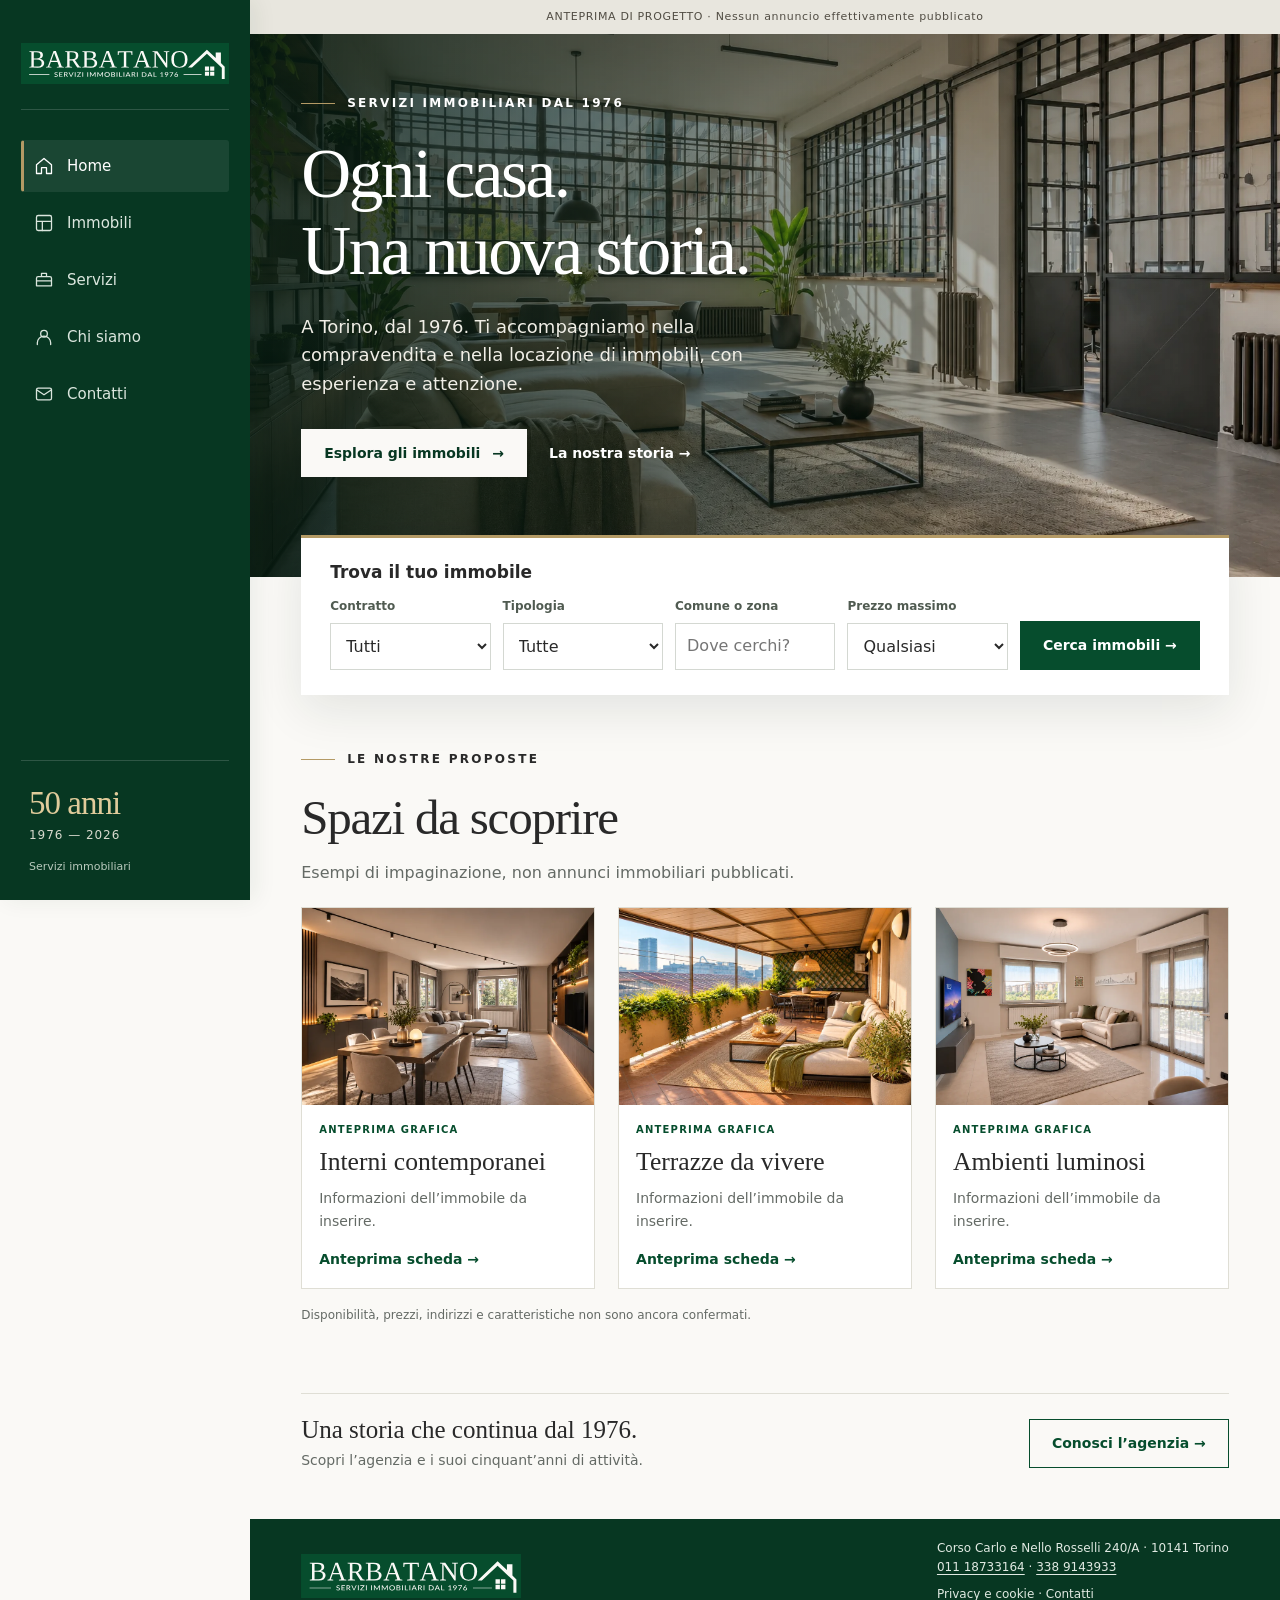
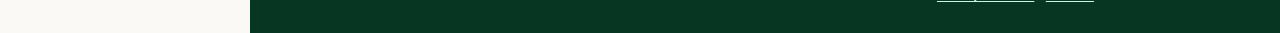
==== index.html @ 2c2a6d1a "Add files via upload" ====
<!DOCTYPE html>

<html lang="it"><head><meta charset="utf-8"/><meta content="width=device-width, initial-scale=1" name="viewport"/><meta content="noindex,nofollow" name="robots"/><title>Agenzia immobiliare a Torino dal 1976 | BARBATANO</title><meta content="Barbatano: compravendita, locazione e valutazione di immobili a Torino, in Corso Rosselli." name="description"/><meta content="Agenzia immobiliare a Torino dal 1976 | BARBATANO" property="og:title"/><meta content="Barbatano: compravendita, locazione e valutazione di immobili a Torino, in Corso Rosselli." property="og:description"/><meta content="website" property="og:type"/><meta content="#064d2d" name="theme-color"/><link href="assets/favicon.svg" rel="icon" type="image/svg+xml"/><link href="assets/style.css" rel="stylesheet"/><script type="application/ld+json">{"@context": "https://schema.org", "@type": "RealEstateAgent", "name": "Barbatano Servizi Immobiliari", "telephone": "+3901118733164", "address": {"@type": "PostalAddress", "streetAddress": "Corso Carlo e Nello Rosselli 240/A", "postalCode": "10141", "addressLocality": "Torino", "addressCountry": "IT"}, "sameAs": ["https://www.immobiliare.it/agenzie-immobiliari/141466/barbatano-torino/"]}</script></head><body data-route="home"><a class="route-skip" href="#contenuto">Vai al contenuto</a><div class="notice">ANTEPRIMA DI PROGETTO · Nessun annuncio effettivamente pubblicato</div><header class="top"><div class="wrap"><a aria-label="Barbatano, home" class="brand" href="index.html"><img alt="BARBATANO – Servizi immobiliari dal 1976" class="logo" src="assets/logo.svg"/><span aria-hidden="true" class="brand-tagline">Servizi immobiliari dal 1976</span></a><nav aria-label="Navigazione principale" class="nav" id="nav"><a aria-current="page" href="index.html"><svg aria-hidden="true" fill="none" stroke="currentColor" stroke-linecap="round" stroke-linejoin="round" viewbox="0 0 24 24"><path d="M3 10.5 12 3l9 7.5V21h-6v-7H9v7H3z"></path></svg>Home</a><a href="immobili.html"><svg aria-hidden="true" fill="none" stroke="currentColor" stroke-linecap="round" stroke-linejoin="round" viewbox="0 0 24 24"><rect height="18" rx="2" width="18" x="3" y="3"></rect><path d="M3 10h18M10 10v11"></path></svg>Immobili</a><a href="servizi.html"><svg aria-hidden="true" fill="none" stroke="currentColor" stroke-linecap="round" stroke-linejoin="round" viewbox="0 0 24 24"><path d="M5 8h14a2 2 0 0 1 2 2v9H3v-9a2 2 0 0 1 2-2zM9 8V4h6v4M3 13h18"></path></svg>Servizi</a><a href="chi-siamo.html"><svg aria-hidden="true" fill="none" stroke="currentColor" stroke-linecap="round" stroke-linejoin="round" viewbox="0 0 24 24"><circle cx="12" cy="8" r="4"></circle><path d="M4 21v-2a8 8 0 0 1 16 0v2"></path></svg>Chi siamo</a><a class="contact" href="contatti.html"><svg aria-hidden="true" fill="none" stroke="currentColor" stroke-linecap="round" stroke-linejoin="round" viewbox="0 0 24 24"><rect height="14" rx="2" width="18" x="3" y="5"></rect><path d="m3 7 9 6 9-6"></path></svg>Contatti</a></nav><div class="sidebar-note"><strong>50 anni</strong>1976 — 2026<span>Servizi immobiliari</span></div></div></header><main id="contenuto" tabindex="-1"><section class="hero" data-view="home" id="home"><div class="wrap"><div class="eyebrow">Servizi immobiliari dal 1976</div><h1>Ogni casa.<br/>Una nuova storia.</h1><p>A Torino, dal 1976. Ti accompagniamo nella compravendita e nella locazione di immobili, con esperienza e attenzione.</p><a class="btn light" href="immobili.html">Esplora gli immobili <span aria-hidden="true">→</span></a><a class="hero-secondary" href="chi-siamo.html">La nostra storia →</a></div></section><section aria-label="Ricerca immobili" class="search wrap" data-view="home immobili"><form class="searchbox" id="search"><h2>Trova il tuo immobile</h2><div class="fields"><div class="field"><label for="contract">Contratto</label><select id="contract"><option value="">Tutti</option><option>Vendita</option><option>Affitto</option></select></div><div class="field"><label for="kind">Tipologia</label><select id="kind"><option>Tutte</option><option>Appartamento</option><option>Villa</option><option>Ufficio</option><option>Altro</option></select></div><div class="field"><label for="area">Comune o zona</label><input id="area" placeholder="Dove cerchi?"/></div><div class="field"><label for="budget">Prezzo massimo</label><select id="budget"><option>Qualsiasi</option><option>€ 150.000</option><option>€ 250.000</option><option>€ 500.000</option><option>€ 1.000.000</option></select></div><button class="btn" type="submit">Cerca immobili →</button></div><p class="result" id="result" role="status"></p></form></section><section class="section wrap" data-view="home immobili" id="immobili"><div class="head"><div><div class="eyebrow">Le nostre proposte</div><h2>Spazi da scoprire</h2><p>Esempi di impaginazione, non annunci immobiliari pubblicati.</p></div></div><div class="grid"><article class="listing"><img alt="Soggiorno con zona pranzo" height="633" loading="lazy" src="assets/foto-258e2d9f59bb79.webp" width="950"/><div class="body"><span class="tag">Anteprima grafica</span><h3>Interni contemporanei</h3><p>Informazioni dell’immobile da inserire.</p><button class="link" type="button">Anteprima scheda →</button></div></article><article class="listing"><img alt="Ampia terrazza arredata" height="535" loading="lazy" src="assets/foto-f977c2329489b5.webp" width="950"/><div class="body"><span class="tag">Anteprima grafica</span><h3>Terrazze da vivere</h3><p>Informazioni dell’immobile da inserire.</p><button class="link" type="button">Anteprima scheda →</button></div></article><article class="listing"><img alt="Soggiorno luminoso" height="633" loading="lazy" src="assets/foto-e07520b4231934.webp" width="950"/><div class="body"><span class="tag">Anteprima grafica</span><h3>Ambienti luminosi</h3><p>Informazioni dell’immobile da inserire.</p><button class="link" type="button">Anteprima scheda →</button></div></article></div><p class="subtle">Disponibilità, prezzi, indirizzi e caratteristiche non sono ancora confermati.</p></section><section class="wrap home-next" data-view="home"><div class="inner"><div><h3>Una storia che continua dal 1976.</h3><p>Scopri l’agenzia e i suoi cinquant’anni di attività.</p></div><a class="btn outline" href="chi-siamo.html">Conosci l’agenzia →</a></div></section></main><footer class="foot"><div class="wrap"><img alt="Barbatano – Servizi immobiliari dal 1976" src="assets/logo.svg"/><div><p>Corso Carlo e Nello Rosselli 240/A · 10141 Torino<br/><a href="tel:+3901118733164">011 18733164</a> · <a href="tel:+393389143933">338 9143933</a></p><p><a href="privacy.html">Privacy e cookie</a> · <a href="contatti.html">Contatti</a></p></div></div></footer><dialog aria-labelledby="photoTitle" id="photoViewer"><div class="viewer-top"><p id="photoCount"></p><button aria-label="Chiudi galleria" class="close" type="button">×</button></div><img alt="" id="viewerImage"/><div class="viewer-bottom"><button aria-label="Foto precedente" class="viewer-arrow" id="prevPhoto" type="button">←</button><div><h3 id="photoTitle"></h3><p id="photoNote"></p></div><button aria-label="Foto successiva" class="viewer-arrow" id="nextPhoto" type="button">→</button></div></dialog><dialog id="detail"><img alt="" id="detailImage"/><div class="body"><button aria-label="Chiudi" class="close" type="button">×</button><span class="tag">Anteprima</span><h2 id="detailTitle"></h2><p>Questa è una dimostrazione della futura scheda immobile. Prezzo, metratura, descrizione, posizione e disponibilità saranno inseriti dall’agenzia.</p></div></dialog><script defer="" src="assets/site.js"></script></body></html>
---- assets/style.css ----
:root{--green:#064d2d;--deep:#073722;--ivory:#faf9f6;--gold:#b49a65;--ink:#292929;--muted:#646a65;--line:#dfded5}*{box-sizing:border-box}html{scroll-behavior:smooth;scroll-padding-top:95px}body{margin:0;background:var(--ivory);color:var(--ink);font:16px/1.6 system-ui,-apple-system,Segoe UI,sans-serif}h1,h2,h3,p{margin-top:0}h1,h2,h3{font-family:Georgia,'Times New Roman',serif;font-weight:400;line-height:1.12}h1{font-size:clamp(43px,6vw,83px);letter-spacing:-.035em;margin-bottom:23px;max-width:720px}h2{font-size:clamp(31px,4vw,49px);letter-spacing:-.025em;margin-bottom:14px}h3{font-size:25px;margin-bottom:10px}a{color:inherit;text-decoration:none}button,input,select{font:inherit}button,a,select{cursor:pointer}button:focus-visible,a:focus-visible,input:focus-visible,select:focus-visible{outline:3px solid var(--gold);outline-offset:3px}.wrap{max-width:1240px;margin:auto;padding:0 42px}.notice{background:#e8e6de;text-align:center;font-size:12px;letter-spacing:.04em;padding:7px 14px;color:#514d44}.top{background:var(--deep);color:#fff}.top .wrap{display:flex;justify-content:space-between;align-items:center;min-height:89px;gap:30px}.logo{width:290px;max-width:100%;display:block}.nav{display:flex;align-items:center;gap:25px;font-size:14px}.nav a:hover{color:#e4d3a8}.nav .contact{border:1px solid #b49a65;padding:10px 16px}.menu{display:none;background:none;border:1px solid #ffffff70;color:white;padding:8px 12px}.hero{min-height:550px;display:flex;align-items:center;color:white;position:relative;background:linear-gradient(90deg,rgba(8,29,19,.86) 0%,rgba(8,29,19,.55) 43%,rgba(8,29,19,.08) 100%),url('hero-9aec0d8684488e.webp') center 54%/cover}.hero .wrap{width:100%;padding-top:70px;padding-bottom:125px}.eyebrow{text-transform:uppercase;font-size:12px;letter-spacing:.19em;font-weight:650;display:flex;align-items:center;gap:12px;margin-bottom:22px}.eyebrow:before{content:'';width:34px;height:1px;background:var(--gold)}.hero p{font-size:18px;max-width:490px;color:#f0eee6;margin-bottom:30px}.btn{display:inline-flex;align-items:center;justify-content:center;gap:12px;background:var(--green);color:#fff;border:1px solid var(--green);min-height:47px;padding:12px 22px;font-weight:600;font-size:14px}.btn.light{background:var(--ivory);color:var(--deep);border-color:var(--ivory)}.btn.outline{background:transparent;color:var(--green);border-color:var(--green)}.btn:hover{filter:brightness(1.12)}.search{position:relative;margin-top:-64px;z-index:1}.searchbox{background:white;padding:25px 29px;box-shadow:0 15px 45px #10261b19;border-top:3px solid var(--gold)}.searchbox h2{font-family:inherit;font-size:17px;letter-spacing:0;font-weight:650;margin:0 0 15px}.fields{display:grid;grid-template-columns:1fr 1fr 1.3fr 1fr auto;gap:12px;align-items:end}.field label{display:block;font-size:12px;font-weight:650;margin-bottom:6px;color:#505b51}.field input,.field select{width:100%;min-height:47px;border:1px solid #d4d8d2;background:white;color:var(--ink);padding:9px 11px;border-radius:0}.section{padding:82px 0}.head{display:flex;justify-content:space-between;align-items:end;gap:20px;margin-bottom:29px}.head p{color:var(--muted);margin:0}.grid{display:grid;grid-template-columns:repeat(3,1fr);gap:23px}.listing{background:white;border:1px solid var(--line);overflow:hidden}.listing img{width:100%;aspect-ratio:1.48;object-fit:cover;display:block}.listing .body{padding:22px}.tag{font-size:10px;text-transform:uppercase;font-weight:700;letter-spacing:.12em;color:var(--green);margin-bottom:10px;display:block}.listing p{color:var(--muted);font-size:14px}.link{font-size:14px;font-weight:650;color:var(--green);background:none;border:0;padding:0;text-align:left}.link:hover{text-decoration:underline}.history{background:#edece5}.history-grid{display:grid;grid-template-columns:1fr 1fr;gap:65px;align-items:center}.history img{width:100%;display:block;aspect-ratio:1.42;object-fit:cover}.history p{color:#515951}.year{font:400 66px/1 Georgia,serif;color:var(--green);margin-bottom:12px}.services .grid article{border-top:1px solid var(--gold);padding:23px 12px 8px 0}.services p{color:var(--muted)}.number{font-size:12px;color:var(--green);letter-spacing:.15em;margin-bottom:16px;display:block}.cta{background:var(--green);color:white;padding:61px 0}.cta .wrap{display:flex;align-items:center;justify-content:space-between;gap:25px}.cta p{margin:0;color:#e3e9e1}.foot{background:var(--deep);color:#e0e9e2;padding:32px 0;font-size:13px}.foot .wrap{display:flex;justify-content:space-between;gap:30px;align-items:center}.foot img{width:220px}.foot p{margin:0}.subtle{color:var(--muted);font-size:12px;margin-top:17px}.result{margin:12px 0 0;color:var(--green);font-size:14px}.result:empty{display:none}dialog{width:min(670px,calc(100% - 30px));padding:0;border:0;background:var(--ivory);color:var(--ink);box-shadow:0 25px 70px #0005}dialog::backdrop{background:#132c22bb}dialog img{width:100%;display:block;max-height:360px;object-fit:cover}dialog .body{padding:25px}.close{float:right;background:white;border:1px solid var(--line);font-size:20px;padding:3px 12px;margin:0 0 10px 12px}.hide{display:none!important}@media(max-width:930px){.nav{gap:12px}.logo{width:240px}.fields{grid-template-columns:1fr 1fr}.fields .btn{grid-column:1/-1}.hero .wrap{padding-bottom:110px}.grid{gap:12px}.history-grid{gap:35px}}@media(max-width:680px){.wrap{padding:0 20px}.top .wrap{min-height:76px;flex-wrap:wrap;gap:0}.logo{width:238px}.menu{display:block}.nav{display:none;width:100%;padding:5px 0 20px;flex-direction:column;align-items:stretch;gap:0}.nav.open{display:flex}.nav a{padding:10px 0}.nav .contact{padding:10px 12px;margin-top:5px}.hero{min-height:485px;background-position:60% center}.hero .wrap{padding-top:45px;padding-bottom:110px}.hero p{font-size:16px}.searchbox{padding:20px 15px}.fields{gap:9px}.field select,.field input{font-size:14px;min-width:0}.section{padding:53px 0}.grid,.history-grid{grid-template-columns:1fr;gap:22px}.head,.cta .wrap,.foot .wrap{align-items:flex-start;flex-direction:column}.head{gap:10px}.history-grid{gap:30px}.cta{padding:45px 0}.foot .wrap{gap:15px}}

/* Navigation v2: fixed editorial sidebar and dedicated views */
:root{--sidebar:250px;--nav-bottom:68px}
html{scroll-behavior:auto;scroll-padding-top:0}body{padding-left:var(--sidebar);min-height:100vh;display:flex;flex-direction:column}main{flex:1;min-width:0} [hidden]{display:none!important}
.top{position:fixed;left:0;top:0;bottom:0;width:var(--sidebar);z-index:20;box-shadow:5px 0 22px #07372212;overflow-y:auto;overscroll-behavior:contain}.top .wrap{height:100%;min-height:530px;padding:31px 21px 24px;display:flex;flex-direction:column;align-items:stretch;justify-content:flex-start;gap:0}.top .brand{padding:12px 0 25px;border-bottom:1px solid #ffffff28}.logo{width:100%;max-width:100%;height:auto}.nav{margin-top:30px;display:flex;flex-direction:column;align-items:stretch;gap:5px;width:100%;padding:0}.nav a,.nav .contact{display:flex;gap:13px;align-items:center;padding:13px 12px;border:1px solid transparent;margin:0;color:#dbe6de;font-size:15px;min-height:50px;border-radius:3px}.nav a:hover{background:#ffffff0e;color:white}.nav a[aria-current=page]{color:white;border-left:3px solid var(--gold);padding-left:10px;background:#ffffff14}.nav a svg{width:20px;height:20px;flex:none;stroke-width:1.55}.sidebar-note{margin-top:auto;padding:24px 8px 0;color:#d7d9cd;font-size:12px;border-top:1px solid #ffffff28;letter-spacing:.08em}.sidebar-note strong{display:block;font:normal 33px Georgia,serif;color:#e0cb9b;letter-spacing:-.03em;margin-bottom:4px}.sidebar-note span{display:block;margin-top:13px;font-size:11px;letter-spacing:0;color:#b9c9bd}.menu{display:none!important}.notice{font-size:11px;letter-spacing:.06em;padding:8px 12px}.hero{min-height:clamp(385px,51vh,520px)}.hero .wrap{padding-top:60px;padding-bottom:100px}.hero h1{font-size:clamp(42px,5.4vw,77px)}.wrap{padding-left:clamp(22px,4vw,54px);padding-right:clamp(22px,4vw,54px)}.section.wrap{padding-left:clamp(22px,4vw,54px);padding-right:clamp(22px,4vw,54px)}.section{padding-top:55px;padding-bottom:55px}.search{margin-top:-42px}.fields{grid-template-columns:repeat(4,minmax(0,1fr)) auto}.field{min-width:0}.field input,.field select{min-width:0}.listing h3{font-size:clamp(21px,2vw,26px)}.listing .body{padding:17px}.head{margin-bottom:22px}.pageintro{padding-top:45px;padding-bottom:27px}.pageintro h1{font-size:clamp(40px,5vw,62px);margin-bottom:12px}.pageintro p{color:var(--muted);margin:0;max-width:650px}.pageintro .eyebrow{margin-bottom:13px}body[data-route=immobili] .search{margin-top:0}body[data-route=immobili] .searchbox{box-shadow:none;border:1px solid var(--line);border-top:3px solid var(--gold)}body[data-route=immobili] #immobili{padding-top:34px}.history{background:transparent}.history-grid{gap:clamp(25px,4vw,65px)}.cta{min-height:320px;display:flex;align-items:center}.cta .wrap{width:100%}.foot{padding:20px 0}.foot .wrap{align-items:center;flex-direction:row}.foot img{width:180px}.foot p{font-size:12px}.home-next{padding-bottom:48px}.home-next .inner{display:flex;align-items:center;justify-content:space-between;gap:22px;border-top:1px solid var(--line);padding-top:22px}.home-next h3{margin:0 0 5px}.home-next p{margin:0;color:var(--muted);font-size:14px}.home-next .btn{flex:none}.route-skip{position:fixed;left:calc(var(--sidebar) + 10px);top:-100px;background:white;color:var(--deep);padding:12px;z-index:50}.route-skip:focus{top:8px}main:focus{outline:none}
@media(max-width:1250px) and (min-width:1001px){.fields{grid-template-columns:repeat(2,minmax(0,1fr))}.fields .btn{grid-column:1/-1}.grid{gap:15px}.listing .body{padding:15px}}
@media(max-width:1000px){body{padding-left:0;padding-top:70px;padding-bottom:calc(var(--nav-bottom) + env(safe-area-inset-bottom,0px))}.top{width:100%;height:70px;bottom:auto;overflow:visible}.top .wrap{height:70px;min-height:0;padding:8px 22px;align-items:center;justify-content:center}.top .brand{padding:0;border:none}.logo{width:245px;max-height:54px;object-fit:contain}.sidebar-note{display:none}.nav,.nav.open{position:fixed;bottom:0;left:0;right:0;z-index:20;margin:0;padding:3px 5px calc(3px + env(safe-area-inset-bottom,0px));height:calc(var(--nav-bottom) + env(safe-area-inset-bottom,0px));display:grid;grid-template-columns:repeat(5,minmax(0,1fr));gap:2px;background:var(--deep);box-shadow:0 -3px 20px #07372225}.nav a,.nav .contact{flex-direction:column;justify-content:center;gap:3px;font-size:12px;line-height:1.3;padding:4px 0;min-height:44px;border:0;border-top:2px solid transparent;text-align:center;white-space:nowrap}.nav a[aria-current=page]{border-left:0;border-top:2px solid var(--gold);padding:4px 0}.nav a svg{width:21px;height:21px}.route-skip{left:8px}.fields{grid-template-columns:repeat(2,minmax(0,1fr))}.fields .btn{grid-column:1/-1}.hero .wrap{padding-top:45px;padding-bottom:95px}.hero{min-height:390px}.notice{font-size:10px}}
@media(max-width:680px){.wrap,.section.wrap{padding-left:20px;padding-right:20px}.hero h1{font-size:clamp(39px,9vw,53px)}.hero{min-height:390px}.hero .wrap{padding-top:40px;padding-bottom:75px}.search{margin-top:-28px}.searchbox{padding:18px 14px}.section{padding-top:36px;padding-bottom:36px}.pageintro{padding-top:29px;padding-bottom:20px}.cta{min-height:0;padding:38px 0}.foot .wrap{align-items:flex-start;flex-direction:column;gap:10px}.home-next .inner{align-items:flex-start;flex-direction:column;gap:13px}.home-next{padding-bottom:30px}.nav a,.nav .contact{font-size:11px}.history .year{font-size:52px}}
@media(prefers-reduced-motion:reduce){*{scroll-behavior:auto!important}}

/* Photo archive and logo refinements */
.top .brand{display:block;text-align:center}.brand-tagline{display:block;font-size:11px;line-height:1.5;color:#e0e9e2;margin-top:9px;letter-spacing:.035em}.top .brand .logo{background:#064d2d}.hero-secondary{display:inline-flex;padding:12px 0;margin-left:22px;color:white;font-weight:600;font-size:14px}.hero-secondary:hover{text-decoration:underline}.gallery-section{border-top:1px solid var(--line)}.gallery-intro{max-width:700px;color:var(--muted)}.photo-grid{display:grid;grid-template-columns:repeat(3,minmax(0,1fr));gap:18px;margin-top:24px}.photo-tile{padding:0;border:1px solid var(--line);background:white;color:var(--ink);text-align:left;min-width:0;overflow:hidden}.photo-tile img{display:block;width:100%;aspect-ratio:1.55;object-fit:cover}.photo-tile span{display:block;padding:12px 14px}.photo-tile strong{font-size:14px;display:block}.photo-tile small{color:var(--muted);font-size:12px}.photo-tile:hover{border-color:var(--green)}.originals{margin-top:25px;border:1px solid var(--line);padding:15px 18px;background:#fff}.originals summary{cursor:pointer;font-weight:600;color:var(--green);padding:7px 0}.originals summary:focus-visible{outline:2px solid var(--gold)}#photoViewer{width:min(1000px,calc(100% - 24px));max-height:calc(100dvh - 24px);background:var(--deep);color:#fff}#viewerImage{max-height:65dvh;object-fit:contain;width:100%;background:#0a2118}.viewer-top,.viewer-bottom{display:flex;align-items:center;justify-content:space-between;padding:12px 18px;gap:14px}.viewer-top p,.viewer-bottom p,.viewer-bottom h3{margin:0}.viewer-top .close{float:none;margin:0}.viewer-bottom{text-align:center}.viewer-bottom p{color:#dce5dd;font-size:13px}.viewer-bottom h3{font-size:21px}.viewer-arrow{border:1px solid #b49a65;background:transparent;color:white;font-size:25px;min-width:45px;min-height:45px}.viewer-arrow:disabled{opacity:.35;cursor:default}.history .photo-grid{grid-template-columns:repeat(2,1fr)}
@media(max-width:1000px){.top .brand-tagline{display:none}.photo-grid{grid-template-columns:repeat(3,minmax(0,1fr))}}@media(max-width:680px){.photo-grid{grid-template-columns:repeat(2,minmax(0,1fr));gap:10px}.photo-tile span{padding:9px}.photo-tile strong{font-size:13px}.photo-tile small{font-size:11px}.hero-secondary{margin-left:0;display:flex}.originals{padding:12px}.viewer-bottom{padding:10px;gap:7px}.viewer-bottom h3{font-size:17px}}
@media(max-width:370px){.photo-grid{grid-template-columns:1fr}.nav a,.nav .contact{font-size:10px}.fields{grid-template-columns:1fr}}

.contact-actions{display:flex;gap:12px;flex-wrap:wrap}.privacy-page{max-width:950px}.privacy-page h2{font-size:26px;margin-top:30px}.privacy-page a,.cta p a,.foot a{text-decoration:underline;text-underline-offset:3px}.foot .wrap{flex-wrap:wrap}.foot p{margin-bottom:8px}.cta h1{font-size:clamp(38px,5vw,65px)}.services .grid{row-gap:18px}img{height:auto}.listing img,.photo-tile img{object-fit:cover}.foot img{width:220px}.brand .logo{max-width:100%}.brand-tagline{display:none!important}
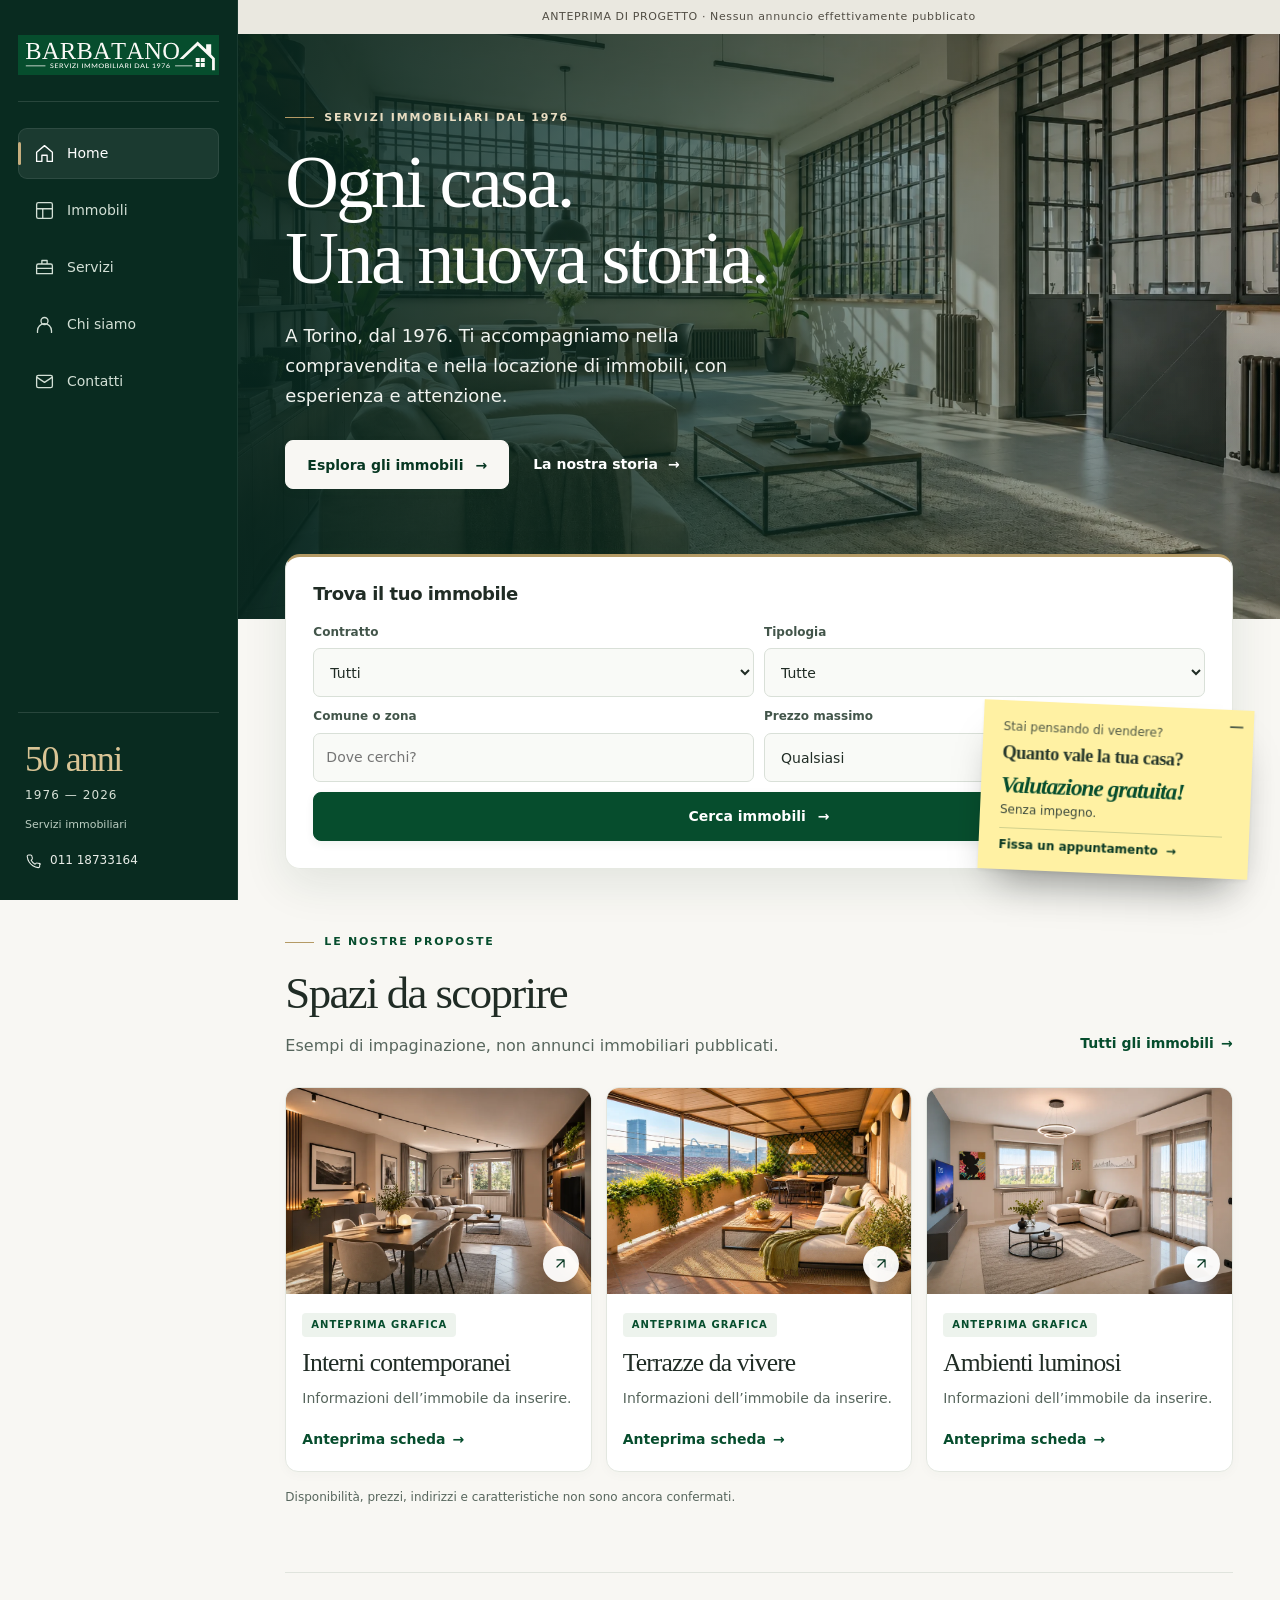
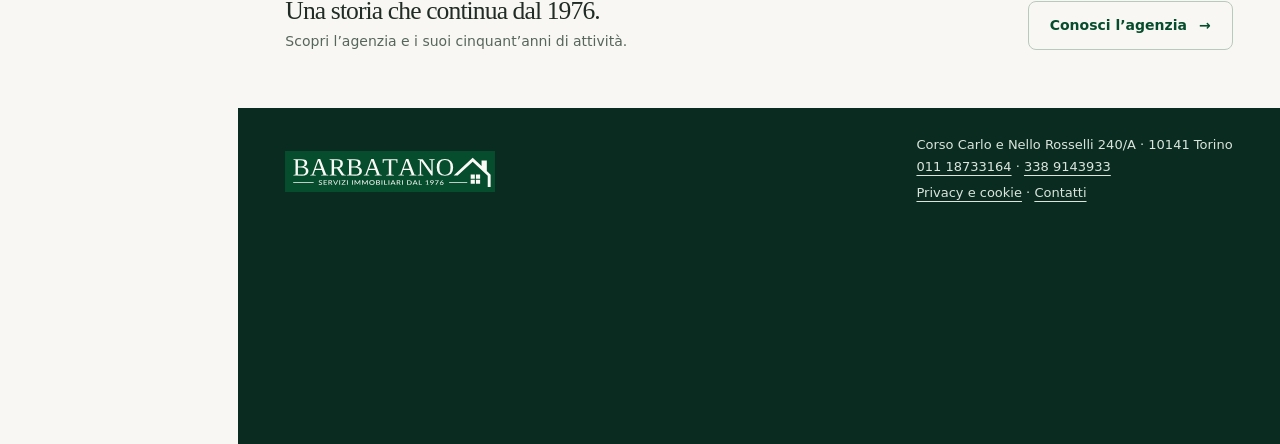
==== commit ae95de7c: "Add files via upload" ====
--- a/index.html
+++ b/index.html
@@ -1,3 +1,3 @@
 <!DOCTYPE html>
 
-<html lang="it"><head><meta charset="utf-8"/><meta content="width=device-width, initial-scale=1" name="viewport"/><meta content="noindex,nofollow" name="robots"/><title>Agenzia immobiliare a Torino dal 1976 | BARBATANO</title><meta content="Barbatano: compravendita, locazione e valutazione di immobili a Torino, in Corso Rosselli." name="description"/><meta content="Agenzia immobiliare a Torino dal 1976 | BARBATANO" property="og:title"/><meta content="Barbatano: compravendita, locazione e valutazione di immobili a Torino, in Corso Rosselli." property="og:description"/><meta content="website" property="og:type"/><meta content="#064d2d" name="theme-color"/><link href="assets/favicon.svg" rel="icon" type="image/svg+xml"/><link href="assets/style.css" rel="stylesheet"/><script type="application/ld+json">{"@context": "https://schema.org", "@type": "RealEstateAgent", "name": "Barbatano Servizi Immobiliari", "telephone": "+3901118733164", "address": {"@type": "PostalAddress", "streetAddress": "Corso Carlo e Nello Rosselli 240/A", "postalCode": "10141", "addressLocality": "Torino", "addressCountry": "IT"}, "sameAs": ["https://www.immobiliare.it/agenzie-immobiliari/141466/barbatano-torino/"]}</script></head><body data-route="home"><a class="route-skip" href="#contenuto">Vai al contenuto</a><div class="notice">ANTEPRIMA DI PROGETTO · Nessun annuncio effettivamente pubblicato</div><header class="top"><div class="wrap"><a aria-label="Barbatano, home" class="brand" href="index.html"><img alt="BARBATANO – Servizi immobiliari dal 1976" class="logo" src="assets/logo.svg"/><span aria-hidden="true" class="brand-tagline">Servizi immobiliari dal 1976</span></a><nav aria-label="Navigazione principale" class="nav" id="nav"><a aria-current="page" href="index.html"><svg aria-hidden="true" fill="none" stroke="currentColor" stroke-linecap="round" stroke-linejoin="round" viewbox="0 0 24 24"><path d="M3 10.5 12 3l9 7.5V21h-6v-7H9v7H3z"></path></svg>Home</a><a href="immobili.html"><svg aria-hidden="true" fill="none" stroke="currentColor" stroke-linecap="round" stroke-linejoin="round" viewbox="0 0 24 24"><rect height="18" rx="2" width="18" x="3" y="3"></rect><path d="M3 10h18M10 10v11"></path></svg>Immobili</a><a href="servizi.html"><svg aria-hidden="true" fill="none" stroke="currentColor" stroke-linecap="round" stroke-linejoin="round" viewbox="0 0 24 24"><path d="M5 8h14a2 2 0 0 1 2 2v9H3v-9a2 2 0 0 1 2-2zM9 8V4h6v4M3 13h18"></path></svg>Servizi</a><a href="chi-siamo.html"><svg aria-hidden="true" fill="none" stroke="currentColor" stroke-linecap="round" stroke-linejoin="round" viewbox="0 0 24 24"><circle cx="12" cy="8" r="4"></circle><path d="M4 21v-2a8 8 0 0 1 16 0v2"></path></svg>Chi siamo</a><a class="contact" href="contatti.html"><svg aria-hidden="true" fill="none" stroke="currentColor" stroke-linecap="round" stroke-linejoin="round" viewbox="0 0 24 24"><rect height="14" rx="2" width="18" x="3" y="5"></rect><path d="m3 7 9 6 9-6"></path></svg>Contatti</a></nav><div class="sidebar-note"><strong>50 anni</strong>1976 — 2026<span>Servizi immobiliari</span></div></div></header><main id="contenuto" tabindex="-1"><section class="hero" data-view="home" id="home"><div class="wrap"><div class="eyebrow">Servizi immobiliari dal 1976</div><h1>Ogni casa.<br/>Una nuova storia.</h1><p>A Torino, dal 1976. Ti accompagniamo nella compravendita e nella locazione di immobili, con esperienza e attenzione.</p><a class="btn light" href="immobili.html">Esplora gli immobili <span aria-hidden="true">→</span></a><a class="hero-secondary" href="chi-siamo.html">La nostra storia →</a></div></section><section aria-label="Ricerca immobili" class="search wrap" data-view="home immobili"><form class="searchbox" id="search"><h2>Trova il tuo immobile</h2><div class="fields"><div class="field"><label for="contract">Contratto</label><select id="contract"><option value="">Tutti</option><option>Vendita</option><option>Affitto</option></select></div><div class="field"><label for="kind">Tipologia</label><select id="kind"><option>Tutte</option><option>Appartamento</option><option>Villa</option><option>Ufficio</option><option>Altro</option></select></div><div class="field"><label for="area">Comune o zona</label><input id="area" placeholder="Dove cerchi?"/></div><div class="field"><label for="budget">Prezzo massimo</label><select id="budget"><option>Qualsiasi</option><option>€ 150.000</option><option>€ 250.000</option><option>€ 500.000</option><option>€ 1.000.000</option></select></div><button class="btn" type="submit">Cerca immobili →</button></div><p class="result" id="result" role="status"></p></form></section><section class="section wrap" data-view="home immobili" id="immobili"><div class="head"><div><div class="eyebrow">Le nostre proposte</div><h2>Spazi da scoprire</h2><p>Esempi di impaginazione, non annunci immobiliari pubblicati.</p></div></div><div class="grid"><article class="listing"><img alt="Soggiorno con zona pranzo" height="633" loading="lazy" src="assets/foto-258e2d9f59bb79.webp" width="950"/><div class="body"><span class="tag">Anteprima grafica</span><h3>Interni contemporanei</h3><p>Informazioni dell’immobile da inserire.</p><button class="link" type="button">Anteprima scheda →</button></div></article><article class="listing"><img alt="Ampia terrazza arredata" height="535" loading="lazy" src="assets/foto-f977c2329489b5.webp" width="950"/><div class="body"><span class="tag">Anteprima grafica</span><h3>Terrazze da vivere</h3><p>Informazioni dell’immobile da inserire.</p><button class="link" type="button">Anteprima scheda →</button></div></article><article class="listing"><img alt="Soggiorno luminoso" height="633" loading="lazy" src="assets/foto-e07520b4231934.webp" width="950"/><div class="body"><span class="tag">Anteprima grafica</span><h3>Ambienti luminosi</h3><p>Informazioni dell’immobile da inserire.</p><button class="link" type="button">Anteprima scheda →</button></div></article></div><p class="subtle">Disponibilità, prezzi, indirizzi e caratteristiche non sono ancora confermati.</p></section><section class="wrap home-next" data-view="home"><div class="inner"><div><h3>Una storia che continua dal 1976.</h3><p>Scopri l’agenzia e i suoi cinquant’anni di attività.</p></div><a class="btn outline" href="chi-siamo.html">Conosci l’agenzia →</a></div></section></main><footer class="foot"><div class="wrap"><img alt="Barbatano – Servizi immobiliari dal 1976" src="assets/logo.svg"/><div><p>Corso Carlo e Nello Rosselli 240/A · 10141 Torino<br/><a href="tel:+3901118733164">011 18733164</a> · <a href="tel:+393389143933">338 9143933</a></p><p><a href="privacy.html">Privacy e cookie</a> · <a href="contatti.html">Contatti</a></p></div></div></footer><dialog aria-labelledby="photoTitle" id="photoViewer"><div class="viewer-top"><p id="photoCount"></p><button aria-label="Chiudi galleria" class="close" type="button">×</button></div><img alt="" id="viewerImage"/><div class="viewer-bottom"><button aria-label="Foto precedente" class="viewer-arrow" id="prevPhoto" type="button">←</button><div><h3 id="photoTitle"></h3><p id="photoNote"></p></div><button aria-label="Foto successiva" class="viewer-arrow" id="nextPhoto" type="button">→</button></div></dialog><dialog id="detail"><img alt="" id="detailImage"/><div class="body"><button aria-label="Chiudi" class="close" type="button">×</button><span class="tag">Anteprima</span><h2 id="detailTitle"></h2><p>Questa è una dimostrazione della futura scheda immobile. Prezzo, metratura, descrizione, posizione e disponibilità saranno inseriti dall’agenzia.</p></div></dialog><script defer="" src="assets/site.js"></script></body></html>+<html lang="it"><head><meta charset="utf-8"/><meta content="width=device-width, initial-scale=1" name="viewport"/><meta content="noindex,nofollow" name="robots"/><title>Agenzia immobiliare a Torino dal 1976 | BARBATANO</title><meta content="Barbatano: compravendita, locazione e valutazione di immobili a Torino, in Corso Rosselli." name="description"/><meta content="Agenzia immobiliare a Torino dal 1976 | BARBATANO" property="og:title"/><meta content="Barbatano: compravendita, locazione e valutazione di immobili a Torino, in Corso Rosselli." property="og:description"/><meta content="website" property="og:type"/><meta content="#064d2d" name="theme-color"/><link href="assets/favicon.svg" rel="icon" type="image/svg+xml"/><link href="assets/style.css?v=7" rel="stylesheet"/><script type="application/ld+json">{"@context": "https://schema.org", "@type": "RealEstateAgent", "name": "Barbatano Servizi Immobiliari", "telephone": "+3901118733164", "address": {"@type": "PostalAddress", "streetAddress": "Corso Carlo e Nello Rosselli 240/A", "postalCode": "10141", "addressLocality": "Torino", "addressCountry": "IT"}, "sameAs": ["https://www.immobiliare.it/agenzie-immobiliari/141466/barbatano-torino/"]}</script></head><body data-route="home"><a class="route-skip" href="#contenuto">Vai al contenuto</a><div class="notice">ANTEPRIMA DI PROGETTO · Nessun annuncio effettivamente pubblicato</div><header class="top"><div class="wrap"><a aria-label="Barbatano, home" class="brand" href="index.html"><img alt="BARBATANO – Servizi immobiliari dal 1976" class="logo" src="assets/logo.svg"/><span aria-hidden="true" class="brand-tagline">Servizi immobiliari dal 1976</span></a><nav aria-label="Navigazione principale" class="nav" id="nav"><a aria-current="page" href="index.html"><svg aria-hidden="true" fill="none" stroke="currentColor" stroke-linecap="round" stroke-linejoin="round" viewBox="0 0 24 24"><path d="M3 10.5 12 3l9 7.5V21h-6v-7H9v7H3z"></path></svg>Home</a><a href="immobili.html"><svg aria-hidden="true" fill="none" stroke="currentColor" stroke-linecap="round" stroke-linejoin="round" viewBox="0 0 24 24"><rect height="18" rx="2" width="18" x="3" y="3"></rect><path d="M3 10h18M10 10v11"></path></svg>Immobili</a><a href="servizi.html"><svg aria-hidden="true" fill="none" stroke="currentColor" stroke-linecap="round" stroke-linejoin="round" viewBox="0 0 24 24"><path d="M5 8h14a2 2 0 0 1 2 2v9H3v-9a2 2 0 0 1 2-2zM9 8V4h6v4M3 13h18"></path></svg>Servizi</a><a href="chi-siamo.html"><svg aria-hidden="true" fill="none" stroke="currentColor" stroke-linecap="round" stroke-linejoin="round" viewBox="0 0 24 24"><circle cx="12" cy="8" r="4"></circle><path d="M4 21v-2a8 8 0 0 1 16 0v2"></path></svg>Chi siamo</a><a class="contact" href="contatti.html"><svg aria-hidden="true" fill="none" stroke="currentColor" stroke-linecap="round" stroke-linejoin="round" viewBox="0 0 24 24"><rect height="14" rx="2" width="18" x="3" y="5"></rect><path d="m3 7 9 6 9-6"></path></svg>Contatti</a></nav><div class="sidebar-note"><strong>50 anni</strong>1976 — 2026<span>Servizi immobiliari</span><a class="sidebar-call" href="tel:+3901118733164"><svg aria-hidden="true" fill="none" height="16" stroke="currentColor" stroke-linecap="round" stroke-linejoin="round" stroke-width="1.6" viewbox="0 0 24 24" width="16"><path d="M22 16.9v3a2 2 0 0 1-2.2 2 18 18 0 0 1-8-2.8 18 18 0 0 1-5.6-5.6 18 18 0 0 1-2.8-8A2 2 0 0 1 5.4 3h3a2 2 0 0 1 2 1.7l.6 3a2 2 0 0 1-.6 2l-1.2 1.2a14 14 0 0 0 5.9 5.9l1.2-1.2a2 2 0 0 1 2-.6l3 .6a2 2 0 0 1 1.7 1.3z"></path></svg>011 18733164</a></div></div></header><main id="contenuto" tabindex="-1"><section class="hero" data-view="home" id="home"><div class="wrap"><div class="eyebrow">Servizi immobiliari dal 1976</div><h1>Ogni casa.<br/>Una nuova storia.</h1><p>A Torino, dal 1976. Ti accompagniamo nella compravendita e nella locazione di immobili, con esperienza e attenzione.</p><div class="hero-actions"><a class="btn light" href="immobili.html">Esplora gli immobili <span aria-hidden="true" class="arrow">→</span></a><a class="hero-secondary" href="chi-siamo.html">La nostra storia <span aria-hidden="true" class="arrow">→</span></a></div></div></section><section aria-label="Ricerca immobili" class="search wrap" data-view="home immobili"><form class="searchbox" id="search"><h2>Trova il tuo immobile</h2><div class="fields"><div class="field"><label for="contract">Contratto</label><select id="contract"><option value="">Tutti</option><option>Vendita</option><option>Affitto</option></select></div><div class="field"><label for="kind">Tipologia</label><select id="kind"><option>Tutte</option><option>Appartamento</option><option>Villa</option><option>Ufficio</option><option>Altro</option></select></div><div class="field"><label for="area">Comune o zona</label><input id="area" placeholder="Dove cerchi?"/></div><div class="field"><label for="budget">Prezzo massimo</label><select id="budget"><option>Qualsiasi</option><option>€ 150.000</option><option>€ 250.000</option><option>€ 500.000</option><option>€ 1.000.000</option></select></div><button class="btn" type="submit">Cerca immobili <span aria-hidden="true" class="arrow">→</span></button></div><p class="result" id="result" role="status"></p></form></section><section class="section wrap" data-view="home immobili" id="immobili"><div class="head"><div><div class="eyebrow">Le nostre proposte</div><h2>Spazi da scoprire</h2><p>Esempi di impaginazione, non annunci immobiliari pubblicati.</p></div><a class="link" href="immobili.html">Tutti gli immobili <span aria-hidden="true" class="arrow">→</span></a></div><div class="grid"><article class="listing"><button aria-label="Apri anteprima: Interni contemporanei" class="listing-media" type="button"><img alt="Soggiorno con zona pranzo" height="633" loading="lazy" src="assets/foto-258e2d9f59bb79.webp" width="950"/><span aria-hidden="true" class="media-action"><svg aria-hidden="true" fill="none" stroke="currentColor" stroke-linecap="round" stroke-linejoin="round" viewbox="0 0 24 24"><path d="M7 17 17 7M7 7h10v10"></path></svg></span></button><div class="body"><span class="tag">Anteprima grafica</span><h3>Interni contemporanei</h3><p>Informazioni dell’immobile da inserire.</p><button class="link" type="button">Anteprima scheda <span aria-hidden="true" class="arrow">→</span></button></div></article><article class="listing"><button aria-label="Apri anteprima: Terrazze da vivere" class="listing-media" type="button"><img alt="Ampia terrazza arredata" height="535" loading="lazy" src="assets/foto-f977c2329489b5.webp" width="950"/><span aria-hidden="true" class="media-action"><svg aria-hidden="true" fill="none" stroke="currentColor" stroke-linecap="round" stroke-linejoin="round" viewbox="0 0 24 24"><path d="M7 17 17 7M7 7h10v10"></path></svg></span></button><div class="body"><span class="tag">Anteprima grafica</span><h3>Terrazze da vivere</h3><p>Informazioni dell’immobile da inserire.</p><button class="link" type="button">Anteprima scheda <span aria-hidden="true" class="arrow">→</span></button></div></article><article class="listing"><button aria-label="Apri anteprima: Ambienti luminosi" class="listing-media" type="button"><img alt="Soggiorno luminoso" height="633" loading="lazy" src="assets/foto-e07520b4231934.webp" width="950"/><span aria-hidden="true" class="media-action"><svg aria-hidden="true" fill="none" stroke="currentColor" stroke-linecap="round" stroke-linejoin="round" viewbox="0 0 24 24"><path d="M7 17 17 7M7 7h10v10"></path></svg></span></button><div class="body"><span class="tag">Anteprima grafica</span><h3>Ambienti luminosi</h3><p>Informazioni dell’immobile da inserire.</p><button class="link" type="button">Anteprima scheda <span aria-hidden="true" class="arrow">→</span></button></div></article></div><p class="subtle">Disponibilità, prezzi, indirizzi e caratteristiche non sono ancora confermati.</p></section><section class="wrap home-next" data-view="home"><div class="inner"><div><h3>Una storia che continua dal 1976.</h3><p>Scopri l’agenzia e i suoi cinquant’anni di attività.</p></div><a class="btn outline" href="chi-siamo.html">Conosci l’agenzia <span aria-hidden="true" class="arrow">→</span></a></div></section></main><footer class="foot"><div class="wrap"><img alt="Barbatano – Servizi immobiliari dal 1976" src="assets/logo.svg"/><div><p>Corso Carlo e Nello Rosselli 240/A · 10141 Torino<br/><a href="tel:+3901118733164">011 18733164</a> · <a href="tel:+393389143933">338 9143933</a></p><p><a href="privacy.html">Privacy e cookie</a> · <a href="contatti.html">Contatti</a></p></div></div></footer><aside aria-label="Valutazione immobiliare gratuita" class="valuation-note"><a class="valuation-note-link" href="contatti.html#valutazione"><span class="valuation-note-kicker">Stai pensando di vendere?</span><span class="valuation-note-title">Quanto vale la tua casa?</span><span class="valuation-note-reveal">Valutazione gratuita!</span><span class="valuation-note-copy">Senza impegno.</span><span class="valuation-note-action">Fissa un appuntamento <span aria-hidden="true" class="arrow">→</span></span></a><button aria-expanded="true" aria-label="Riduci il promemoria" class="valuation-note-toggle" hidden="" type="button">−</button></aside><dialog aria-labelledby="photoTitle" id="photoViewer"><div class="viewer-top"><p id="photoCount"></p><button aria-label="Chiudi galleria" class="close" type="button">×</button></div><img alt="" id="viewerImage"/><div class="viewer-bottom"><button aria-label="Foto precedente" class="viewer-arrow" id="prevPhoto" type="button">←</button><div><h3 id="photoTitle"></h3><p id="photoNote"></p></div><button aria-label="Foto successiva" class="viewer-arrow" id="nextPhoto" type="button">→</button></div></dialog><dialog aria-labelledby="detailTitle" id="detail"><img alt="" id="detailImage"/><div class="body"><button aria-label="Chiudi" class="close" type="button">×</button><span class="tag">Anteprima</span><h2 id="detailTitle"></h2><p>Questa è una dimostrazione della futura scheda immobile. Prezzo, metratura, descrizione, posizione e disponibilità saranno inseriti dall’agenzia.</p><a class="btn" href="contatti.html">Contatta l’agenzia <span aria-hidden="true" class="arrow">→</span></a></div></dialog><script defer="" src="assets/site.js?v=7"></script></body></html>
--- a/assets/style.css
+++ b/assets/style.css
@@ -1,18 +1,44 @@
+/* BARBATANO / V5 — responsive editorial design, no external dependencies */
+:root{--green:#064d2d;--deep:#073722;--dark:#092b20;--ivory:#f8f7f3;--gold:#b49a65;--ink:#202c25;--muted:#57665d;--line:#e0e4dd;--white:#fff;--sidebar:238px;--nav-bottom:70px;--gutter:clamp(22px,3.7vw,56px);--ease:cubic-bezier(.2,.75,.25,1);--shadow:0 12px 38px #173b2510}
+*{box-sizing:border-box}html{scroll-behavior:smooth;scroll-padding-top:20px}body{margin:0;padding-left:var(--sidebar);min-height:100vh;display:flex;flex-direction:column;background:var(--ivory);color:var(--ink);font:16px/1.65 system-ui,-apple-system,BlinkMacSystemFont,'Segoe UI',sans-serif;-webkit-font-smoothing:antialiased}main{flex:1;min-width:0}main:focus{outline:none}h1,h2,h3,p{margin-top:0}h1,h2,h3{font-family:Georgia,'Times New Roman',serif;font-weight:400;line-height:1.1;letter-spacing:-.035em}h1{font-size:clamp(44px,5vw,76px);margin-bottom:20px}h2{font-size:clamp(32px,3.5vw,49px);margin-bottom:14px}h3{font-size:clamp(23px,2vw,29px);margin-bottom:10px}a{color:inherit;text-decoration:none}button,input,select{font:inherit}button,a,select,summary{cursor:pointer}button:disabled{cursor:default}button:focus-visible,a:focus-visible,input:focus-visible,select:focus-visible,summary:focus-visible{outline:3px solid var(--gold);outline-offset:4px}img{display:block;max-width:100%;height:auto}[hidden]{display:none!important}.wrap{width:100%;max-width:1320px;margin-inline:auto;padding-inline:var(--gutter)}.section{padding-block:clamp(40px,5vw,76px)}.notice{padding:8px 14px;background:#eae8e0;text-align:center;font-size:11px;letter-spacing:.055em;color:#514d44}.route-skip{position:fixed;top:-100px;left:calc(var(--sidebar) + 12px);z-index:100;padding:10px 18px;background:white;color:var(--deep)}.route-skip:focus{top:10px}
+/* Persistent navigation */
+.top{position:fixed;inset:0 auto 0 0;width:var(--sidebar);z-index:20;background:var(--dark);color:white;overflow-y:auto;border-right:1px solid #ffffff12}.top .wrap{height:100%;min-height:490px;padding:30px 18px 24px;display:flex;flex-direction:column}.brand{display:block;padding:5px 0 26px;border-bottom:1px solid #ffffff20}.logo{width:100%;height:auto}.brand-tagline{display:none}.nav{display:flex;flex-direction:column;gap:6px;margin-top:26px}.nav a{position:relative;display:flex;align-items:center;gap:12px;padding:13px 15px;min-height:50px;border:1px solid transparent;border-radius:9px;color:#d2dfd5;font-size:14px;font-weight:500;transition:background .22s,color .22s,border-color .22s,transform .22s var(--ease)}.nav a svg{width:21px;height:21px;flex:none;stroke-width:1.5;transition:transform .22s var(--ease)}.nav a[aria-current=page]{background:#ffffff13;color:white;border-color:#ffffff16}.nav a[aria-current=page]::before{content:'';position:absolute;left:-1px;top:13px;bottom:13px;width:3px;border-radius:3px;background:#c6ae7e}.sidebar-note{margin-top:auto;border-top:1px solid #ffffff20;padding:25px 7px 0;color:#d7e0d6;font-size:12px;letter-spacing:.09em}.sidebar-note strong{font:400 36px/1.2 Georgia,serif;color:#d9c495;display:block;margin-bottom:5px;letter-spacing:-.04em}.sidebar-note span{display:block;font-size:11px;margin-top:10px;letter-spacing:0;color:#baccc0}.sidebar-call{display:inline-flex;align-items:center;gap:9px;margin-top:17px;color:#e9ede8;font-size:12px;letter-spacing:0;transition:color .2s}.sidebar-call svg{width:16px;height:16px}
+/* Hero */
+.hero{position:relative;isolation:isolate;min-height:clamp(485px,65vh,690px);display:flex;align-items:center;color:white;overflow:hidden;background:var(--dark)}.hero::before{content:'';position:absolute;inset:0;z-index:-2;background:url('hero-9aec0d8684488e.webp') center 54%/cover no-repeat;transition:transform 1.2s var(--ease);transform:scale(1.015)}.hero::after{content:'';position:absolute;inset:0;z-index:-1;background:linear-gradient(90deg,#07271fe8 0%,#092b20a6 46%,#092b2024 100%),linear-gradient(0deg,#092b2040,transparent 50%);pointer-events:none}.hero .wrap{padding-block:70px 125px}.hero h1{max-width:760px;font-size:clamp(48px,5.8vw,89px);line-height:1.02;margin-bottom:25px}.hero p{max-width:500px;color:#f0f3ef;font-size:clamp(16px,1.5vw,18px);margin-bottom:30px}.eyebrow{display:flex;align-items:center;gap:10px;color:var(--green);font-size:11px;letter-spacing:.16em;text-transform:uppercase;font-weight:700;margin-bottom:18px}.eyebrow::before{content:'';width:29px;height:1px;background:var(--gold);flex:none}.hero .eyebrow,.cta .eyebrow{color:#e9ddc2}.hero-actions{display:flex;align-items:center;gap:24px;flex-wrap:wrap}.hero-secondary{font-weight:600;font-size:14px;color:white;display:inline-flex;align-items:center;gap:10px;padding:12px 0;transition:opacity .2s,transform .2s var(--ease)}.btn{display:inline-flex;align-items:center;justify-content:center;gap:12px;min-height:49px;padding:12px 21px;background:var(--green);border:1px solid var(--green);color:white;font-size:14px;font-weight:650;line-height:1.35;border-radius:8px;box-shadow:0 3px 8px #123c2410;transition:background .22s,color .22s,border-color .22s,box-shadow .22s,transform .22s var(--ease);text-align:center}.btn.light{background:var(--ivory);color:var(--deep);border-color:var(--ivory)}.btn.outline{background:transparent;color:var(--green);border-color:#b8c9bd;box-shadow:none}.arrow{display:inline-block;transition:transform .25s var(--ease);flex:none}.btn:active,.link:active,.nav a:active,.hero-secondary:active,.viewer-arrow:active,.close:active{transform:scale(.97)}
+/* Search panel */
+.search{position:relative;margin-top:-65px;z-index:2}.searchbox{padding:25px 27px 27px;border:1px solid #e6e9e2;border-top:3px solid var(--gold);border-radius:15px;background:#fff;box-shadow:0 15px 45px #173b2519}.searchbox h2{font:650 18px/1.3 system-ui,sans-serif;letter-spacing:-.025em;margin:0 0 17px}.fields{display:grid;grid-template-columns:repeat(4,minmax(0,1fr)) auto;gap:10px;align-items:end}.field{min-width:0}.field label{display:block;font-size:12px;font-weight:650;color:#42554a;margin:0 0 6px}.field input,.field select{width:100%;min-width:0;min-height:49px;padding:10px 12px;border:1px solid #d9e0d8;background:#f9faf7;color:var(--ink);border-radius:7px;font-size:14px;transition:background .2s,border-color .2s,box-shadow .2s}.field input:focus,.field select:focus{outline:none;border-color:var(--green);box-shadow:0 0 0 3px #064d2d17;background:#fff}.fields .btn{white-space:nowrap}.result{color:var(--green);font-size:14px;margin:12px 0 0}.result:empty{display:none}
+/* Main catalog / editorial surfaces */
+.head{display:flex;align-items:end;justify-content:space-between;gap:24px;margin-bottom:28px}.head p,.pageintro p,.gallery-intro,.subtle,.listing p,.services p{color:var(--muted)}.head p{margin:0}.grid{display:grid;grid-template-columns:repeat(3,minmax(0,1fr));gap:20px}.listing{min-width:0;background:white;border:1px solid #e3e7e0;border-radius:13px;overflow:hidden;box-shadow:0 3px 12px #173b2507;transition:transform .3s var(--ease),box-shadow .3s,border-color .3s}.listing-media,.photo-media,.history-media{display:block;position:relative;overflow:hidden;isolation:isolate;background:#e9ece5}.listing-media{width:100%;border:0;padding:0;text-align:left;aspect-ratio:1.48}.listing-media img,.photo-media img,.history-media img{width:100%;height:100%;object-fit:cover;transition:transform .65s var(--ease)}.listing-media::after,.photo-media::after{content:'';position:absolute;inset:0;background:linear-gradient(180deg,transparent 60%,#092b2029);pointer-events:none}.media-action{position:absolute;right:12px;bottom:12px;width:36px;height:36px;display:grid;place-items:center;background:#fffffff0;color:var(--deep);border-radius:50%;z-index:1;box-shadow:0 4px 12px #0002;transition:transform .25s var(--ease),background .25s,color .25s}.media-action svg{width:17px;height:17px;stroke-width:1.7}.listing .body{padding:20px}.tag{display:inline-flex;padding:4px 9px;border-radius:4px;background:#edf3ed;font-size:10px;text-transform:uppercase;font-weight:700;letter-spacing:.1em;color:var(--green);margin-bottom:12px}.listing p{font-size:14px;margin-bottom:14px}.link{display:inline-flex;align-items:center;gap:7px;font-size:14px;font-weight:650;color:var(--green);background:none;border:0;padding:4px 0;text-align:left;transition:transform .2s var(--ease),color .2s}.subtle{font-size:12px;margin:16px 0 0}.home-next{padding-bottom:55px}.home-next .inner{border-top:1px solid var(--line);padding-top:24px;display:flex;align-items:center;justify-content:space-between;gap:24px}.home-next h3{margin:0 0 5px}.home-next p{color:var(--muted);font-size:14px;margin:0}.home-next .btn{flex:none}.pageintro{padding-top:clamp(34px,5vw,70px);padding-bottom:27px}.pageintro h1{margin-bottom:15px}.pageintro p{max-width:640px;margin-bottom:0}body[data-route=immobili] .search{margin-top:0}body[data-route=immobili] #immobili{padding-top:38px}.history-grid{display:grid;grid-template-columns:1.05fr 1fr;align-items:center;gap:clamp(26px,4vw,64px)}.history-media{border-radius:14px;aspect-ratio:1.22;box-shadow:var(--shadow)}.history p{color:var(--muted)}.history .year{font:400 clamp(45px,5.5vw,77px)/1 Georgia,serif;color:var(--green);letter-spacing:-.05em;margin-bottom:20px}.history h1{font-size:clamp(35px,4vw,59px)}.services .grid{margin-top:32px;gap:18px}.services .grid article{padding:25px 22px;background:white;border:1px solid var(--line);border-radius:12px;transition:transform .3s var(--ease),box-shadow .3s,border-color .3s}.services .grid article p{margin:0}.number{display:inline-grid;place-items:center;width:39px;height:39px;border-radius:50%;font-size:12px;font-weight:650;letter-spacing:.06em;background:#edf2ed;color:var(--green);margin-bottom:23px}.service-call{display:flex;align-items:center;justify-content:space-between;gap:20px;margin-top:32px;background:#eaf0e8;border-radius:12px;padding:25px}.service-call p{margin:0}.service-call h3{margin-bottom:5px}.cta{background:var(--green);color:white;padding-block:clamp(48px,6vw,86px)}.cta .wrap{display:flex;align-items:center;justify-content:space-between;gap:30px}.cta p{margin-bottom:10px;color:#e3ece4}.cta h1{max-width:650px}.cta .btn{flex:none}.contact-actions{display:flex;flex-wrap:wrap;gap:12px}.privacy-page{max-width:950px}.privacy-page h2{font-size:27px;margin-top:30px}.privacy-page a,.cta p a,.foot a{text-decoration:underline;text-underline-offset:4px}.foot{background:var(--dark);color:#dbe5dd;padding:26px 0;font-size:13px}.foot .wrap{display:flex;align-items:center;justify-content:space-between;gap:25px;flex-wrap:wrap}.foot img{width:210px}.foot p{margin:0 0 5px}.foot a{transition:color .2s}
+/* Photo gallery */
+.gallery-section{border-top:1px solid var(--line)}.gallery-intro{max-width:710px}.photo-grid{display:grid;grid-template-columns:repeat(3,minmax(0,1fr));gap:18px;margin-top:25px}.photo-tile{padding:0;border:1px solid var(--line);background:white;color:var(--ink);text-align:left;min-width:0;overflow:hidden;border-radius:11px;transition:transform .3s var(--ease),box-shadow .3s,border-color .3s}.photo-media{aspect-ratio:1.55}.photo-tile .photo-caption{display:block;padding:12px 15px}.photo-tile strong{display:block;font-size:14px;line-height:1.4}.photo-tile small{font-size:12px;color:var(--muted)}.originals{margin-top:26px;border:1px solid var(--line);border-radius:11px;background:#fff;padding:15px 18px}.originals summary{font-weight:600;color:var(--green);padding:8px 0}.originals[open] summary{padding-bottom:5px}.photo-tile:active,.listing-media:active{filter:brightness(.94)}
+/* Native, keyboard-accessible dialogs */
+dialog{width:min(700px,calc(100% - 30px));max-height:calc(100dvh - 30px);padding:0;border:0;border-radius:14px;background:var(--ivory);color:var(--ink);box-shadow:0 24px 70px #0005;overflow:auto}dialog[open]{animation:dialog-in .27s var(--ease) both}dialog::backdrop{background:#10251fbd;backdrop-filter:blur(4px)}dialog img{width:100%;max-height:370px;object-fit:cover}dialog .body{padding:25px}.close{float:right;min-width:44px;min-height:44px;background:#fff;color:var(--green);border:1px solid var(--line);font-size:24px;line-height:1;padding:5px;margin:0 0 10px 12px;border-radius:50%;transition:transform .2s,background .2s}.viewer-top .close{margin:0;float:none}#photoViewer{width:min(1040px,calc(100% - 24px));max-height:calc(100dvh - 24px);background:var(--dark);color:white}#viewerImage{width:100%;max-height:66dvh;object-fit:contain;background:#061c15}.viewer-top,.viewer-bottom{display:flex;align-items:center;justify-content:space-between;gap:14px;padding:14px 18px}.viewer-top p,.viewer-bottom p,.viewer-bottom h3{margin:0}.viewer-bottom{text-align:center}.viewer-bottom h3{font-size:22px}.viewer-bottom p{font-size:13px;color:#d9e2da}.viewer-arrow{min-width:46px;min-height:46px;background:transparent;color:white;border:1px solid #b49a65;border-radius:8px;font-size:24px;transition:transform .2s,background .2s}.viewer-arrow:disabled{opacity:.32}.viewer-fade{animation:photo-in .25s ease-out both}body:has(dialog[open]){overflow:hidden}
+@keyframes dialog-in{from{opacity:0;transform:translateY(10px) scale(.98)}to{opacity:1;transform:none}}@keyframes photo-in{from{opacity:.48}to{opacity:1}}@keyframes page-in{from{opacity:.72;transform:translateY(5px)}to{opacity:1;transform:none}}@keyframes hero-in{from{opacity:0;transform:translateY(14px)}to{opacity:1;transform:none}}main{animation:page-in .32s var(--ease) both}.hero .eyebrow,.hero h1,.hero p,.hero-actions{animation:hero-in .65s var(--ease) both}.hero h1{animation-delay:.07s}.hero p{animation-delay:.13s}.hero-actions{animation-delay:.19s}
+@media(hover:hover) and (pointer:fine){.nav a:hover{background:#ffffff11;color:white;transform:translateX(2px)}.nav a:hover svg{transform:translateY(-1px)}.sidebar-call:hover,.foot a:hover{color:#e9cc91}.hero:hover::before{transform:scale(1.045)}.btn:hover{background:#0a6039;border-color:#0a6039;box-shadow:0 7px 18px #102b2323;transform:translateY(-2px)}.btn.light:hover{background:#fff;border-color:#fff}.btn.outline:hover{background:#eaf1ea;color:var(--green);border-color:#7f9b86}.btn:hover .arrow,.link:hover .arrow,.hero-secondary:hover .arrow{transform:translateX(4px)}.hero-secondary:hover{opacity:.82}.listing:hover,.photo-tile:hover,.services .grid article:hover{transform:translateY(-4px);border-color:#c8d8c8;box-shadow:0 15px 34px #173b2515}.listing-media:hover img,.listing:hover .listing-media img,.photo-tile:hover img,.history-media:hover img{transform:scale(1.055)}.listing:hover .media-action,.photo-tile:hover .media-action{background:var(--green);color:white;transform:scale(1.06)}.link:hover{color:#16733e}.viewer-arrow:not(:disabled):hover{background:#ffffff20}.close:hover{background:#e4eee5}.originals summary:hover{color:#168047}.btn:active,.nav a:active,.link:active{transform:scale(.97)}}
+@media(min-width:1001px) and (max-width:1300px){.fields{grid-template-columns:repeat(2,minmax(0,1fr))}.fields .btn{grid-column:1/-1}.grid{gap:14px}.listing .body{padding:16px}}
+@media(max-width:1000px){:root{--gutter:clamp(20px,4vw,42px)}html{scroll-padding-top:85px}body{padding-left:0;padding-top:70px;padding-bottom:calc(var(--nav-bottom) + env(safe-area-inset-bottom,0px))}.top{width:100%;height:70px;bottom:auto;overflow:visible;border:0;box-shadow:0 3px 15px #10261d19}.top .wrap{height:70px;min-height:0;padding:8px 20px;align-items:center;justify-content:center}.brand{border:none;padding:0}.logo{width:245px;max-height:54px;object-fit:contain}.sidebar-note{display:none}.nav{position:fixed;bottom:0;left:0;right:0;z-index:20;margin:0;padding:4px 6px calc(4px + env(safe-area-inset-bottom,0px));height:calc(var(--nav-bottom) + env(safe-area-inset-bottom,0px));display:grid;grid-template-columns:repeat(5,minmax(0,1fr));gap:3px;background:var(--dark);border-top:1px solid #ffffff16;box-shadow:0 -5px 24px #07372226}.nav a{flex-direction:column;justify-content:center;gap:4px;padding:6px 0;min-height:44px;font-size:12px;line-height:1.2;text-align:center;white-space:nowrap}.nav a[aria-current=page]::before{left:calc(50% - 12px);right:auto;top:0;bottom:auto;height:2px;width:24px}.nav a svg{width:21px;height:21px}.route-skip{left:8px}.hero{min-height:470px}.hero .wrap{padding-block:55px 105px}.fields{grid-template-columns:repeat(2,minmax(0,1fr))}.fields .btn{grid-column:1/-1}.notice{font-size:10px}.grid{gap:14px}}
+@media(max-width:680px){.hero{min-height:430px}.hero::before{background-position:62% center}.hero::after{background:linear-gradient(90deg,#092b20e8,#092b2066),linear-gradient(0deg,#092b2044,transparent 60%)}.hero .wrap{padding-block:40px 70px}.hero h1{font-size:clamp(44px,10vw,60px)}.hero-actions{gap:9px 19px}.hero p{margin-bottom:20px}.search{margin-top:-28px}.searchbox{padding:18px 14px;border-radius:12px}.fields{gap:10px}.field input,.field select{padding-inline:9px}.grid,.history-grid{grid-template-columns:1fr;gap:20px}.head,.home-next .inner,.cta .wrap,.service-call{align-items:flex-start;flex-direction:column;gap:13px}.section{padding-block:38px}.foot .wrap{align-items:flex-start;flex-direction:column;gap:12px}.home-next{padding-bottom:32px}.nav a{font-size:11px}.photo-grid{grid-template-columns:repeat(2,minmax(0,1fr));gap:10px}.photo-tile .photo-caption{padding:10px}.photo-tile strong{font-size:13px}.photo-tile small{font-size:11px}.photo-media .media-action{width:30px;height:30px;bottom:8px;right:8px}.viewer-bottom{padding:10px;gap:8px}.viewer-bottom h3{font-size:18px}.originals{padding:12px}.history-media{aspect-ratio:1.45}.services .grid{margin-top:20px}.pageintro{padding-top:29px}.service-call{padding:20px}.cta .wrap{gap:20px}}
+@media(max-width:370px){.nav a{font-size:10px}.photo-grid,.fields{grid-template-columns:1fr}.hero h1{font-size:40px}}
+@media(prefers-reduced-motion:reduce){*,*::before,*::after{animation:none!important;transition:none!important;scroll-behavior:auto!important}.listing:hover,.photo-tile:hover,.btn:hover,.nav a:hover,.hero:hover::before,.listing:hover img,.photo-tile:hover img,.history-media:hover img{transform:none!important}}
+@media(max-width:1000px){html{scroll-padding-bottom:calc(var(--nav-bottom) + 12px + env(safe-area-inset-bottom,0px))}}
 
-:root{--green:#064d2d;--deep:#073722;--ivory:#faf9f6;--gold:#b49a65;--ink:#292929;--muted:#646a65;--line:#dfded5}*{box-sizing:border-box}html{scroll-behavior:smooth;scroll-padding-top:95px}body{margin:0;background:var(--ivory);color:var(--ink);font:16px/1.6 system-ui,-apple-system,Segoe UI,sans-serif}h1,h2,h3,p{margin-top:0}h1,h2,h3{font-family:Georgia,'Times New Roman',serif;font-weight:400;line-height:1.12}h1{font-size:clamp(43px,6vw,83px);letter-spacing:-.035em;margin-bottom:23px;max-width:720px}h2{font-size:clamp(31px,4vw,49px);letter-spacing:-.025em;margin-bottom:14px}h3{font-size:25px;margin-bottom:10px}a{color:inherit;text-decoration:none}button,input,select{font:inherit}button,a,select{cursor:pointer}button:focus-visible,a:focus-visible,input:focus-visible,select:focus-visible{outline:3px solid var(--gold);outline-offset:3px}.wrap{max-width:1240px;margin:auto;padding:0 42px}.notice{background:#e8e6de;text-align:center;font-size:12px;letter-spacing:.04em;padding:7px 14px;color:#514d44}.top{background:var(--deep);color:#fff}.top .wrap{display:flex;justify-content:space-between;align-items:center;min-height:89px;gap:30px}.logo{width:290px;max-width:100%;display:block}.nav{display:flex;align-items:center;gap:25px;font-size:14px}.nav a:hover{color:#e4d3a8}.nav .contact{border:1px solid #b49a65;padding:10px 16px}.menu{display:none;background:none;border:1px solid #ffffff70;color:white;padding:8px 12px}.hero{min-height:550px;display:flex;align-items:center;color:white;position:relative;background:linear-gradient(90deg,rgba(8,29,19,.86) 0%,rgba(8,29,19,.55) 43%,rgba(8,29,19,.08) 100%),url('hero-9aec0d8684488e.webp') center 54%/cover}.hero .wrap{width:100%;padding-top:70px;padding-bottom:125px}.eyebrow{text-transform:uppercase;font-size:12px;letter-spacing:.19em;font-weight:650;display:flex;align-items:center;gap:12px;margin-bottom:22px}.eyebrow:before{content:'';width:34px;height:1px;background:var(--gold)}.hero p{font-size:18px;max-width:490px;color:#f0eee6;margin-bottom:30px}.btn{display:inline-flex;align-items:center;justify-content:center;gap:12px;background:var(--green);color:#fff;border:1px solid var(--green);min-height:47px;padding:12px 22px;font-weight:600;font-size:14px}.btn.light{background:var(--ivory);color:var(--deep);border-color:var(--ivory)}.btn.outline{background:transparent;color:var(--green);border-color:var(--green)}.btn:hover{filter:brightness(1.12)}.search{position:relative;margin-top:-64px;z-index:1}.searchbox{background:white;padding:25px 29px;box-shadow:0 15px 45px #10261b19;border-top:3px solid var(--gold)}.searchbox h2{font-family:inherit;font-size:17px;letter-spacing:0;font-weight:650;margin:0 0 15px}.fields{display:grid;grid-template-columns:1fr 1fr 1.3fr 1fr auto;gap:12px;align-items:end}.field label{display:block;font-size:12px;font-weight:650;margin-bottom:6px;color:#505b51}.field input,.field select{width:100%;min-height:47px;border:1px solid #d4d8d2;background:white;color:var(--ink);padding:9px 11px;border-radius:0}.section{padding:82px 0}.head{display:flex;justify-content:space-between;align-items:end;gap:20px;margin-bottom:29px}.head p{color:var(--muted);margin:0}.grid{display:grid;grid-template-columns:repeat(3,1fr);gap:23px}.listing{background:white;border:1px solid var(--line);overflow:hidden}.listing img{width:100%;aspect-ratio:1.48;object-fit:cover;display:block}.listing .body{padding:22px}.tag{font-size:10px;text-transform:uppercase;font-weight:700;letter-spacing:.12em;color:var(--green);margin-bottom:10px;display:block}.listing p{color:var(--muted);font-size:14px}.link{font-size:14px;font-weight:650;color:var(--green);background:none;border:0;padding:0;text-align:left}.link:hover{text-decoration:underline}.history{background:#edece5}.history-grid{display:grid;grid-template-columns:1fr 1fr;gap:65px;align-items:center}.history img{width:100%;display:block;aspect-ratio:1.42;object-fit:cover}.history p{color:#515951}.year{font:400 66px/1 Georgia,serif;color:var(--green);margin-bottom:12px}.services .grid article{border-top:1px solid var(--gold);padding:23px 12px 8px 0}.services p{color:var(--muted)}.number{font-size:12px;color:var(--green);letter-spacing:.15em;margin-bottom:16px;display:block}.cta{background:var(--green);color:white;padding:61px 0}.cta .wrap{display:flex;align-items:center;justify-content:space-between;gap:25px}.cta p{margin:0;color:#e3e9e1}.foot{background:var(--deep);color:#e0e9e2;padding:32px 0;font-size:13px}.foot .wrap{display:flex;justify-content:space-between;gap:30px;align-items:center}.foot img{width:220px}.foot p{margin:0}.subtle{color:var(--muted);font-size:12px;margin-top:17px}.result{margin:12px 0 0;color:var(--green);font-size:14px}.result:empty{display:none}dialog{width:min(670px,calc(100% - 30px));padding:0;border:0;background:var(--ivory);color:var(--ink);box-shadow:0 25px 70px #0005}dialog::backdrop{background:#132c22bb}dialog img{width:100%;display:block;max-height:360px;object-fit:cover}dialog .body{padding:25px}.close{float:right;background:white;border:1px solid var(--line);font-size:20px;padding:3px 12px;margin:0 0 10px 12px}.hide{display:none!important}@media(max-width:930px){.nav{gap:12px}.logo{width:240px}.fields{grid-template-columns:1fr 1fr}.fields .btn{grid-column:1/-1}.hero .wrap{padding-bottom:110px}.grid{gap:12px}.history-grid{gap:35px}}@media(max-width:680px){.wrap{padding:0 20px}.top .wrap{min-height:76px;flex-wrap:wrap;gap:0}.logo{width:238px}.menu{display:block}.nav{display:none;width:100%;padding:5px 0 20px;flex-direction:column;align-items:stretch;gap:0}.nav.open{display:flex}.nav a{padding:10px 0}.nav .contact{padding:10px 12px;margin-top:5px}.hero{min-height:485px;background-position:60% center}.hero .wrap{padding-top:45px;padding-bottom:110px}.hero p{font-size:16px}.searchbox{padding:20px 15px}.fields{gap:9px}.field select,.field input{font-size:14px;min-width:0}.section{padding:53px 0}.grid,.history-grid{grid-template-columns:1fr;gap:22px}.head,.cta .wrap,.foot .wrap{align-items:flex-start;flex-direction:column}.head{gap:10px}.history-grid{gap:30px}.cta{padding:45px 0}.foot .wrap{gap:15px}}
-
-/* Navigation v2: fixed editorial sidebar and dedicated views */
-:root{--sidebar:250px;--nav-bottom:68px}
-html{scroll-behavior:auto;scroll-padding-top:0}body{padding-left:var(--sidebar);min-height:100vh;display:flex;flex-direction:column}main{flex:1;min-width:0} [hidden]{display:none!important}
-.top{position:fixed;left:0;top:0;bottom:0;width:var(--sidebar);z-index:20;box-shadow:5px 0 22px #07372212;overflow-y:auto;overscroll-behavior:contain}.top .wrap{height:100%;min-height:530px;padding:31px 21px 24px;display:flex;flex-direction:column;align-items:stretch;justify-content:flex-start;gap:0}.top .brand{padding:12px 0 25px;border-bottom:1px solid #ffffff28}.logo{width:100%;max-width:100%;height:auto}.nav{margin-top:30px;display:flex;flex-direction:column;align-items:stretch;gap:5px;width:100%;padding:0}.nav a,.nav .contact{display:flex;gap:13px;align-items:center;padding:13px 12px;border:1px solid transparent;margin:0;color:#dbe6de;font-size:15px;min-height:50px;border-radius:3px}.nav a:hover{background:#ffffff0e;color:white}.nav a[aria-current=page]{color:white;border-left:3px solid var(--gold);padding-left:10px;background:#ffffff14}.nav a svg{width:20px;height:20px;flex:none;stroke-width:1.55}.sidebar-note{margin-top:auto;padding:24px 8px 0;color:#d7d9cd;font-size:12px;border-top:1px solid #ffffff28;letter-spacing:.08em}.sidebar-note strong{display:block;font:normal 33px Georgia,serif;color:#e0cb9b;letter-spacing:-.03em;margin-bottom:4px}.sidebar-note span{display:block;margin-top:13px;font-size:11px;letter-spacing:0;color:#b9c9bd}.menu{display:none!important}.notice{font-size:11px;letter-spacing:.06em;padding:8px 12px}.hero{min-height:clamp(385px,51vh,520px)}.hero .wrap{padding-top:60px;padding-bottom:100px}.hero h1{font-size:clamp(42px,5.4vw,77px)}.wrap{padding-left:clamp(22px,4vw,54px);padding-right:clamp(22px,4vw,54px)}.section.wrap{padding-left:clamp(22px,4vw,54px);padding-right:clamp(22px,4vw,54px)}.section{padding-top:55px;padding-bottom:55px}.search{margin-top:-42px}.fields{grid-template-columns:repeat(4,minmax(0,1fr)) auto}.field{min-width:0}.field input,.field select{min-width:0}.listing h3{font-size:clamp(21px,2vw,26px)}.listing .body{padding:17px}.head{margin-bottom:22px}.pageintro{padding-top:45px;padding-bottom:27px}.pageintro h1{font-size:clamp(40px,5vw,62px);margin-bottom:12px}.pageintro p{color:var(--muted);margin:0;max-width:650px}.pageintro .eyebrow{margin-bottom:13px}body[data-route=immobili] .search{margin-top:0}body[data-route=immobili] .searchbox{box-shadow:none;border:1px solid var(--line);border-top:3px solid var(--gold)}body[data-route=immobili] #immobili{padding-top:34px}.history{background:transparent}.history-grid{gap:clamp(25px,4vw,65px)}.cta{min-height:320px;display:flex;align-items:center}.cta .wrap{width:100%}.foot{padding:20px 0}.foot .wrap{align-items:center;flex-direction:row}.foot img{width:180px}.foot p{font-size:12px}.home-next{padding-bottom:48px}.home-next .inner{display:flex;align-items:center;justify-content:space-between;gap:22px;border-top:1px solid var(--line);padding-top:22px}.home-next h3{margin:0 0 5px}.home-next p{margin:0;color:var(--muted);font-size:14px}.home-next .btn{flex:none}.route-skip{position:fixed;left:calc(var(--sidebar) + 10px);top:-100px;background:white;color:var(--deep);padding:12px;z-index:50}.route-skip:focus{top:8px}main:focus{outline:none}
-@media(max-width:1250px) and (min-width:1001px){.fields{grid-template-columns:repeat(2,minmax(0,1fr))}.fields .btn{grid-column:1/-1}.grid{gap:15px}.listing .body{padding:15px}}
-@media(max-width:1000px){body{padding-left:0;padding-top:70px;padding-bottom:calc(var(--nav-bottom) + env(safe-area-inset-bottom,0px))}.top{width:100%;height:70px;bottom:auto;overflow:visible}.top .wrap{height:70px;min-height:0;padding:8px 22px;align-items:center;justify-content:center}.top .brand{padding:0;border:none}.logo{width:245px;max-height:54px;object-fit:contain}.sidebar-note{display:none}.nav,.nav.open{position:fixed;bottom:0;left:0;right:0;z-index:20;margin:0;padding:3px 5px calc(3px + env(safe-area-inset-bottom,0px));height:calc(var(--nav-bottom) + env(safe-area-inset-bottom,0px));display:grid;grid-template-columns:repeat(5,minmax(0,1fr));gap:2px;background:var(--deep);box-shadow:0 -3px 20px #07372225}.nav a,.nav .contact{flex-direction:column;justify-content:center;gap:3px;font-size:12px;line-height:1.3;padding:4px 0;min-height:44px;border:0;border-top:2px solid transparent;text-align:center;white-space:nowrap}.nav a[aria-current=page]{border-left:0;border-top:2px solid var(--gold);padding:4px 0}.nav a svg{width:21px;height:21px}.route-skip{left:8px}.fields{grid-template-columns:repeat(2,minmax(0,1fr))}.fields .btn{grid-column:1/-1}.hero .wrap{padding-top:45px;padding-bottom:95px}.hero{min-height:390px}.notice{font-size:10px}}
-@media(max-width:680px){.wrap,.section.wrap{padding-left:20px;padding-right:20px}.hero h1{font-size:clamp(39px,9vw,53px)}.hero{min-height:390px}.hero .wrap{padding-top:40px;padding-bottom:75px}.search{margin-top:-28px}.searchbox{padding:18px 14px}.section{padding-top:36px;padding-bottom:36px}.pageintro{padding-top:29px;padding-bottom:20px}.cta{min-height:0;padding:38px 0}.foot .wrap{align-items:flex-start;flex-direction:column;gap:10px}.home-next .inner{align-items:flex-start;flex-direction:column;gap:13px}.home-next{padding-bottom:30px}.nav a,.nav .contact{font-size:11px}.history .year{font-size:52px}}
-@media(prefers-reduced-motion:reduce){*{scroll-behavior:auto!important}}
-
-/* Photo archive and logo refinements */
-.top .brand{display:block;text-align:center}.brand-tagline{display:block;font-size:11px;line-height:1.5;color:#e0e9e2;margin-top:9px;letter-spacing:.035em}.top .brand .logo{background:#064d2d}.hero-secondary{display:inline-flex;padding:12px 0;margin-left:22px;color:white;font-weight:600;font-size:14px}.hero-secondary:hover{text-decoration:underline}.gallery-section{border-top:1px solid var(--line)}.gallery-intro{max-width:700px;color:var(--muted)}.photo-grid{display:grid;grid-template-columns:repeat(3,minmax(0,1fr));gap:18px;margin-top:24px}.photo-tile{padding:0;border:1px solid var(--line);background:white;color:var(--ink);text-align:left;min-width:0;overflow:hidden}.photo-tile img{display:block;width:100%;aspect-ratio:1.55;object-fit:cover}.photo-tile span{display:block;padding:12px 14px}.photo-tile strong{font-size:14px;display:block}.photo-tile small{color:var(--muted);font-size:12px}.photo-tile:hover{border-color:var(--green)}.originals{margin-top:25px;border:1px solid var(--line);padding:15px 18px;background:#fff}.originals summary{cursor:pointer;font-weight:600;color:var(--green);padding:7px 0}.originals summary:focus-visible{outline:2px solid var(--gold)}#photoViewer{width:min(1000px,calc(100% - 24px));max-height:calc(100dvh - 24px);background:var(--deep);color:#fff}#viewerImage{max-height:65dvh;object-fit:contain;width:100%;background:#0a2118}.viewer-top,.viewer-bottom{display:flex;align-items:center;justify-content:space-between;padding:12px 18px;gap:14px}.viewer-top p,.viewer-bottom p,.viewer-bottom h3{margin:0}.viewer-top .close{float:none;margin:0}.viewer-bottom{text-align:center}.viewer-bottom p{color:#dce5dd;font-size:13px}.viewer-bottom h3{font-size:21px}.viewer-arrow{border:1px solid #b49a65;background:transparent;color:white;font-size:25px;min-width:45px;min-height:45px}.viewer-arrow:disabled{opacity:.35;cursor:default}.history .photo-grid{grid-template-columns:repeat(2,1fr)}
-@media(max-width:1000px){.top .brand-tagline{display:none}.photo-grid{grid-template-columns:repeat(3,minmax(0,1fr))}}@media(max-width:680px){.photo-grid{grid-template-columns:repeat(2,minmax(0,1fr));gap:10px}.photo-tile span{padding:9px}.photo-tile strong{font-size:13px}.photo-tile small{font-size:11px}.hero-secondary{margin-left:0;display:flex}.originals{padding:12px}.viewer-bottom{padding:10px;gap:7px}.viewer-bottom h3{font-size:17px}}
-@media(max-width:370px){.photo-grid{grid-template-columns:1fr}.nav a,.nav .contact{font-size:10px}.fields{grid-template-columns:1fr}}
-
-.contact-actions{display:flex;gap:12px;flex-wrap:wrap}.privacy-page{max-width:950px}.privacy-page h2{font-size:26px;margin-top:30px}.privacy-page a,.cta p a,.foot a{text-decoration:underline;text-underline-offset:3px}.foot .wrap{flex-wrap:wrap}.foot p{margin-bottom:8px}.cta h1{font-size:clamp(38px,5vw,65px)}.services .grid{row-gap:18px}img{height:auto}.listing img,.photo-tile img{object-fit:cover}.foot img{width:220px}.brand .logo{max-width:100%}.brand-tagline{display:none!important}
+/* V7 — paper note adapted from the teaching site's .ticker and .notes. */
+.valuation-note{position:fixed;right:clamp(19px,2.3vw,36px);bottom:26px;z-index:15;width:270px;max-width:calc(100% - 40px);color:var(--deep);transform:rotate(2.5deg);transition:transform .2s ease,box-shadow .2s ease;box-shadow:0 2px 4px rgba(0,0,0,.06),0 26px 40px -18px rgba(0,0,0,.4)}
+.valuation-note-link{display:flex;flex-direction:column;align-items:flex-start;position:relative;background:#fff1a3;padding:18px 27px 16px 20px;line-height:1.35;min-height:48px}
+.valuation-note-kicker{font-size:12px;color:#4e5745;margin-bottom:6px}
+.valuation-note-title{font:600 1.15rem/1.35 Georgia,serif;color:#27382b;letter-spacing:-.025em}
+.valuation-note-reveal{display:block;font:italic 600 1.45rem/1.3 "Segoe Print","Bradley Hand",Georgia,serif;color:var(--green);letter-spacing:-.04em;margin:4px 0 2px;animation:note-write 1.3s ease-out both}
+@keyframes note-write{0%,30%{opacity:0;clip-path:inset(0 100% 0 0)} 45%{opacity:1} 100%{opacity:1;clip-path:inset(0 0 0 0)}}
+.valuation-note-copy{font-size:12px;color:#3b493d;margin-bottom:10px}
+.valuation-note-action{display:flex;align-items:center;gap:8px;font-size:12px;font-weight:700;color:var(--deep);border-top:1px solid #164b3033;padding-top:8px;width:100%}
+.valuation-note-toggle{position:absolute;right:2px;top:2px;width:30px;height:30px;border:0;background:transparent;color:#4b5946;font-size:21px;line-height:1;display:grid;place-items:center}
+.valuation-note.is-compact{width:220px;transform:rotate(1deg)}
+.valuation-note.is-compact .valuation-note-link{padding:13px 33px 13px 14px;justify-content:center}
+.valuation-note.is-compact :is(.valuation-note-kicker,.valuation-note-title,.valuation-note-copy,.valuation-note-action){display:none}
+.valuation-note.is-compact .valuation-note-reveal{font-size:16px;animation:none;margin:0}
+.foot{padding-bottom:235px}html{scroll-padding-bottom:230px}
+@media(hover:hover) and (pointer:fine){.valuation-note:hover{transform:rotate(0) translateY(-3px);box-shadow:0 3px 6px #00000012,0 30px 46px -21px #00000055}.valuation-note-link:hover .arrow{transform:translateX(4px)}.valuation-note-toggle:hover{background:#064d2d0d}.valuation-note-link:active{filter:brightness(.97)}}
+.valuation-contact{padding-top:0;scroll-margin-top:20px}.valuation-contact-inner{border:1px solid #d6c6a2;background:#f4eedf;border-radius:14px;padding:clamp(20px,4vw,42px);display:flex;align-items:center;justify-content:space-between;gap:24px}.valuation-contact-inner p{margin:0;color:var(--muted);max-width:580px}.valuation-contact-actions{display:flex;flex-direction:column;align-items:flex-start;gap:10px;flex:none}.valuation-contact-actions .link{font-size:13px}
+@media(max-width:1000px){.valuation-note,.valuation-note.is-compact{right:16px;bottom:calc(var(--nav-bottom) + env(safe-area-inset-bottom,0px) + 13px);width:210px;max-width:calc(100% - 32px);transform:rotate(1.5deg)}.valuation-note .valuation-note-link,.valuation-note.is-compact .valuation-note-link{padding:9px 13px;min-height:44px}.valuation-note .valuation-note-reveal,.valuation-note.is-compact .valuation-note-reveal{font-size:17px;margin:0 0 2px}.valuation-note :is(.valuation-note-kicker,.valuation-note-title,.valuation-note-copy,.valuation-note-toggle){display:none!important}.valuation-note .valuation-note-action,.valuation-note.is-compact .valuation-note-action{display:flex;padding:0;border:0;font-size:11px;gap:6px}.foot{padding-bottom:106px}html{scroll-padding-bottom:calc(var(--nav-bottom) + 106px + env(safe-area-inset-bottom,0px))}.valuation-contact{scroll-margin-top:0}.valuation-contact-inner{flex-direction:column;align-items:flex-start}}
+@media(max-height:480px) and (min-width:1001px){.valuation-note{bottom:16px}.valuation-note .valuation-note-link{padding-block:11px}.valuation-note :is(.valuation-note-kicker,.valuation-note-copy){display:none}}
+@media(prefers-reduced-motion:reduce){.valuation-note-reveal{animation:none;opacity:1;clip-path:none}.valuation-note:hover{transform:none}}
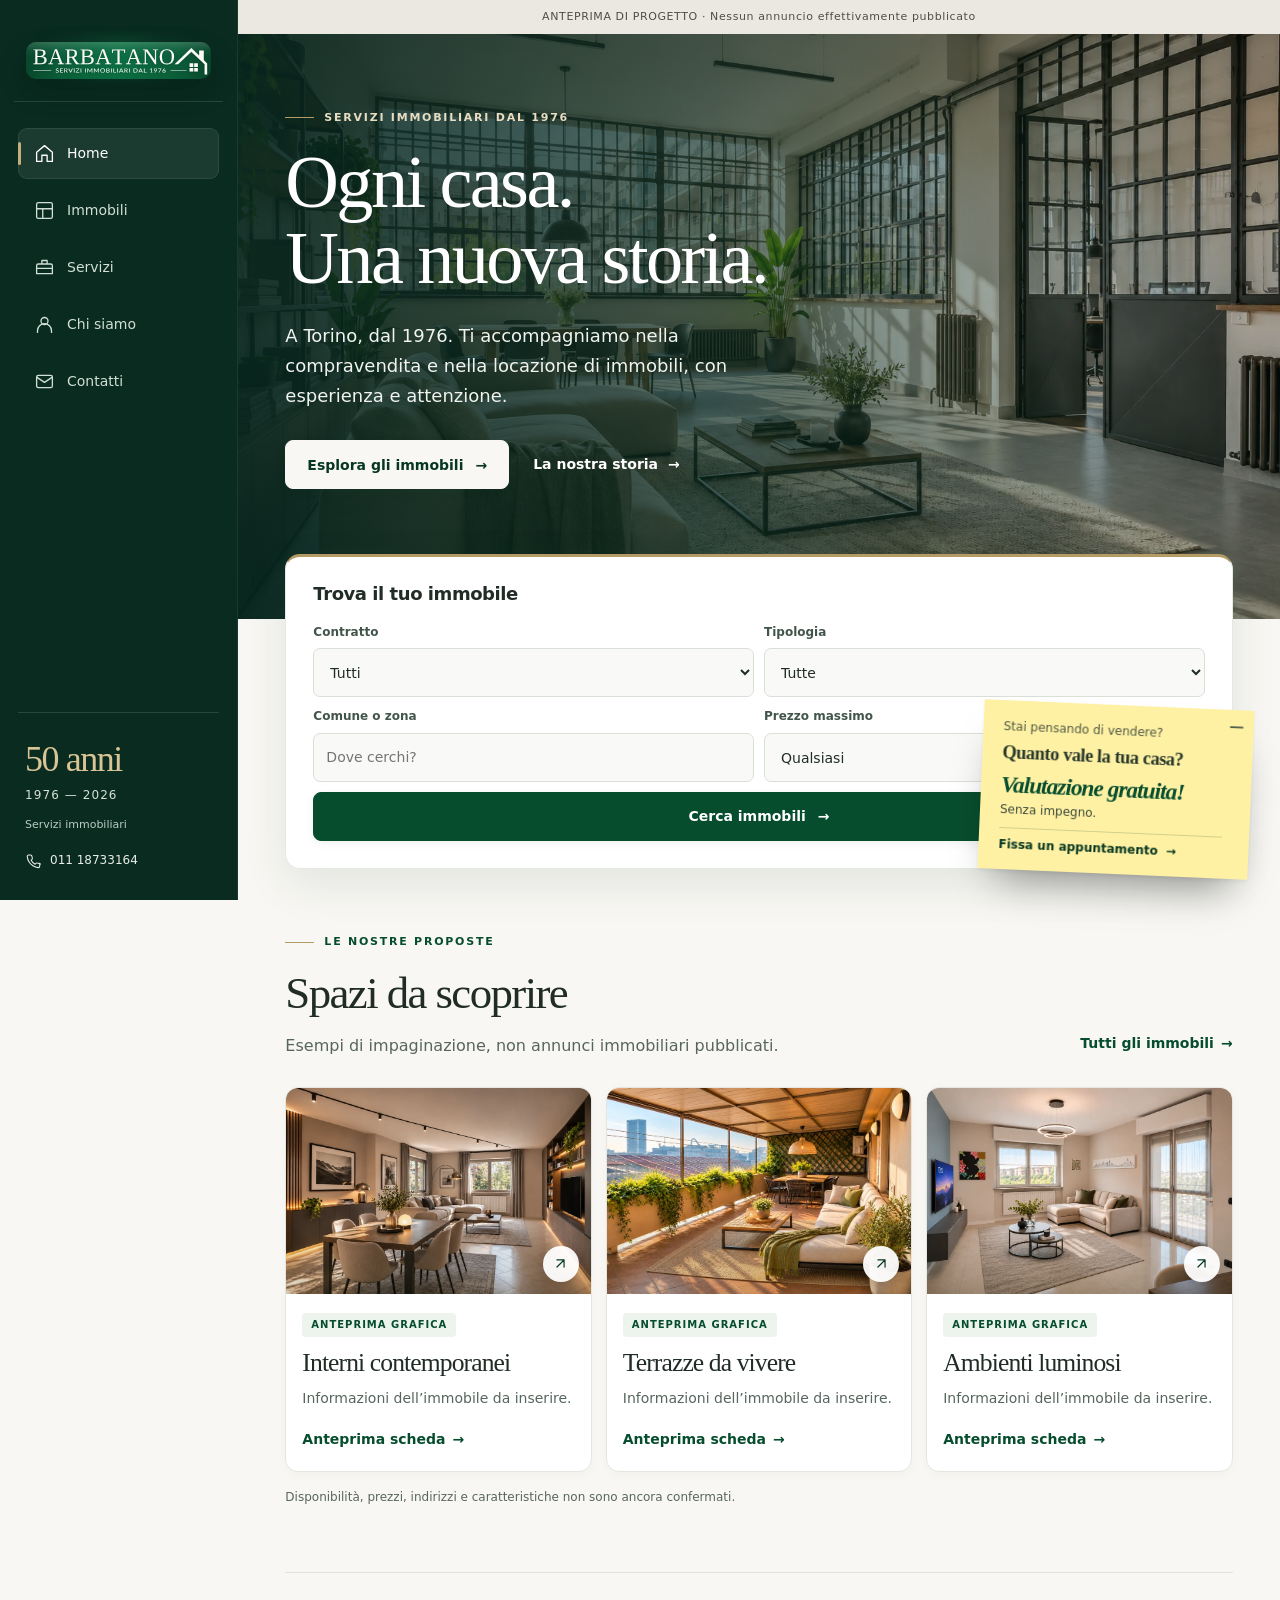
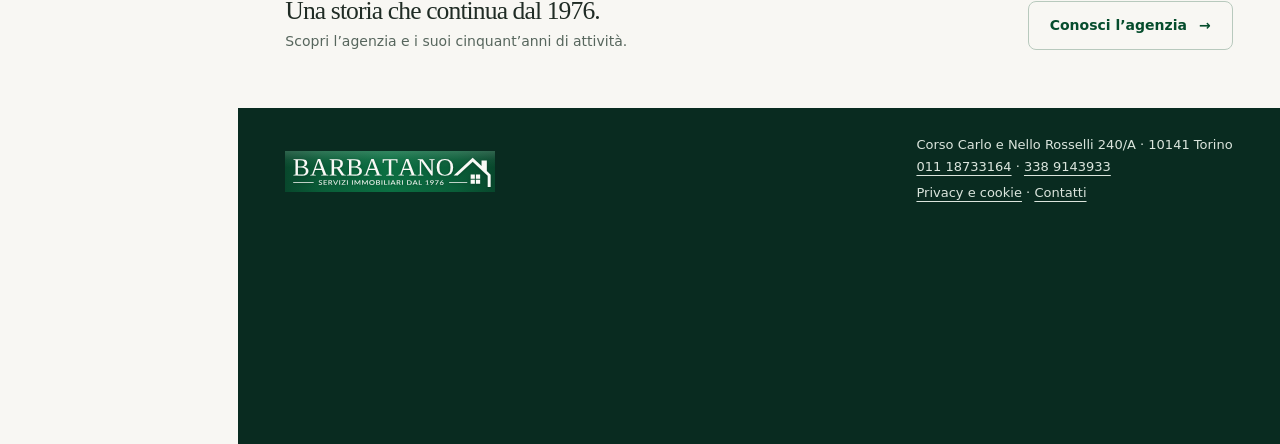
==== commit 16e73262: "Add files via upload" ====
--- a/index.html
+++ b/index.html
@@ -1,3 +1,3 @@
 <!DOCTYPE html>
 
-<html lang="it"><head><meta charset="utf-8"/><meta content="width=device-width, initial-scale=1" name="viewport"/><meta content="noindex,nofollow" name="robots"/><title>Agenzia immobiliare a Torino dal 1976 | BARBATANO</title><meta content="Barbatano: compravendita, locazione e valutazione di immobili a Torino, in Corso Rosselli." name="description"/><meta content="Agenzia immobiliare a Torino dal 1976 | BARBATANO" property="og:title"/><meta content="Barbatano: compravendita, locazione e valutazione di immobili a Torino, in Corso Rosselli." property="og:description"/><meta content="website" property="og:type"/><meta content="#064d2d" name="theme-color"/><link href="assets/favicon.svg" rel="icon" type="image/svg+xml"/><link href="assets/style.css?v=7" rel="stylesheet"/><script type="application/ld+json">{"@context": "https://schema.org", "@type": "RealEstateAgent", "name": "Barbatano Servizi Immobiliari", "telephone": "+3901118733164", "address": {"@type": "PostalAddress", "streetAddress": "Corso Carlo e Nello Rosselli 240/A", "postalCode": "10141", "addressLocality": "Torino", "addressCountry": "IT"}, "sameAs": ["https://www.immobiliare.it/agenzie-immobiliari/141466/barbatano-torino/"]}</script></head><body data-route="home"><a class="route-skip" href="#contenuto">Vai al contenuto</a><div class="notice">ANTEPRIMA DI PROGETTO · Nessun annuncio effettivamente pubblicato</div><header class="top"><div class="wrap"><a aria-label="Barbatano, home" class="brand" href="index.html"><img alt="BARBATANO – Servizi immobiliari dal 1976" class="logo" src="assets/logo.svg"/><span aria-hidden="true" class="brand-tagline">Servizi immobiliari dal 1976</span></a><nav aria-label="Navigazione principale" class="nav" id="nav"><a aria-current="page" href="index.html"><svg aria-hidden="true" fill="none" stroke="currentColor" stroke-linecap="round" stroke-linejoin="round" viewBox="0 0 24 24"><path d="M3 10.5 12 3l9 7.5V21h-6v-7H9v7H3z"></path></svg>Home</a><a href="immobili.html"><svg aria-hidden="true" fill="none" stroke="currentColor" stroke-linecap="round" stroke-linejoin="round" viewBox="0 0 24 24"><rect height="18" rx="2" width="18" x="3" y="3"></rect><path d="M3 10h18M10 10v11"></path></svg>Immobili</a><a href="servizi.html"><svg aria-hidden="true" fill="none" stroke="currentColor" stroke-linecap="round" stroke-linejoin="round" viewBox="0 0 24 24"><path d="M5 8h14a2 2 0 0 1 2 2v9H3v-9a2 2 0 0 1 2-2zM9 8V4h6v4M3 13h18"></path></svg>Servizi</a><a href="chi-siamo.html"><svg aria-hidden="true" fill="none" stroke="currentColor" stroke-linecap="round" stroke-linejoin="round" viewBox="0 0 24 24"><circle cx="12" cy="8" r="4"></circle><path d="M4 21v-2a8 8 0 0 1 16 0v2"></path></svg>Chi siamo</a><a class="contact" href="contatti.html"><svg aria-hidden="true" fill="none" stroke="currentColor" stroke-linecap="round" stroke-linejoin="round" viewBox="0 0 24 24"><rect height="14" rx="2" width="18" x="3" y="5"></rect><path d="m3 7 9 6 9-6"></path></svg>Contatti</a></nav><div class="sidebar-note"><strong>50 anni</strong>1976 — 2026<span>Servizi immobiliari</span><a class="sidebar-call" href="tel:+3901118733164"><svg aria-hidden="true" fill="none" height="16" stroke="currentColor" stroke-linecap="round" stroke-linejoin="round" stroke-width="1.6" viewbox="0 0 24 24" width="16"><path d="M22 16.9v3a2 2 0 0 1-2.2 2 18 18 0 0 1-8-2.8 18 18 0 0 1-5.6-5.6 18 18 0 0 1-2.8-8A2 2 0 0 1 5.4 3h3a2 2 0 0 1 2 1.7l.6 3a2 2 0 0 1-.6 2l-1.2 1.2a14 14 0 0 0 5.9 5.9l1.2-1.2a2 2 0 0 1 2-.6l3 .6a2 2 0 0 1 1.7 1.3z"></path></svg>011 18733164</a></div></div></header><main id="contenuto" tabindex="-1"><section class="hero" data-view="home" id="home"><div class="wrap"><div class="eyebrow">Servizi immobiliari dal 1976</div><h1>Ogni casa.<br/>Una nuova storia.</h1><p>A Torino, dal 1976. Ti accompagniamo nella compravendita e nella locazione di immobili, con esperienza e attenzione.</p><div class="hero-actions"><a class="btn light" href="immobili.html">Esplora gli immobili <span aria-hidden="true" class="arrow">→</span></a><a class="hero-secondary" href="chi-siamo.html">La nostra storia <span aria-hidden="true" class="arrow">→</span></a></div></div></section><section aria-label="Ricerca immobili" class="search wrap" data-view="home immobili"><form class="searchbox" id="search"><h2>Trova il tuo immobile</h2><div class="fields"><div class="field"><label for="contract">Contratto</label><select id="contract"><option value="">Tutti</option><option>Vendita</option><option>Affitto</option></select></div><div class="field"><label for="kind">Tipologia</label><select id="kind"><option>Tutte</option><option>Appartamento</option><option>Villa</option><option>Ufficio</option><option>Altro</option></select></div><div class="field"><label for="area">Comune o zona</label><input id="area" placeholder="Dove cerchi?"/></div><div class="field"><label for="budget">Prezzo massimo</label><select id="budget"><option>Qualsiasi</option><option>€ 150.000</option><option>€ 250.000</option><option>€ 500.000</option><option>€ 1.000.000</option></select></div><button class="btn" type="submit">Cerca immobili <span aria-hidden="true" class="arrow">→</span></button></div><p class="result" id="result" role="status"></p></form></section><section class="section wrap" data-view="home immobili" id="immobili"><div class="head"><div><div class="eyebrow">Le nostre proposte</div><h2>Spazi da scoprire</h2><p>Esempi di impaginazione, non annunci immobiliari pubblicati.</p></div><a class="link" href="immobili.html">Tutti gli immobili <span aria-hidden="true" class="arrow">→</span></a></div><div class="grid"><article class="listing"><button aria-label="Apri anteprima: Interni contemporanei" class="listing-media" type="button"><img alt="Soggiorno con zona pranzo" height="633" loading="lazy" src="assets/foto-258e2d9f59bb79.webp" width="950"/><span aria-hidden="true" class="media-action"><svg aria-hidden="true" fill="none" stroke="currentColor" stroke-linecap="round" stroke-linejoin="round" viewbox="0 0 24 24"><path d="M7 17 17 7M7 7h10v10"></path></svg></span></button><div class="body"><span class="tag">Anteprima grafica</span><h3>Interni contemporanei</h3><p>Informazioni dell’immobile da inserire.</p><button class="link" type="button">Anteprima scheda <span aria-hidden="true" class="arrow">→</span></button></div></article><article class="listing"><button aria-label="Apri anteprima: Terrazze da vivere" class="listing-media" type="button"><img alt="Ampia terrazza arredata" height="535" loading="lazy" src="assets/foto-f977c2329489b5.webp" width="950"/><span aria-hidden="true" class="media-action"><svg aria-hidden="true" fill="none" stroke="currentColor" stroke-linecap="round" stroke-linejoin="round" viewbox="0 0 24 24"><path d="M7 17 17 7M7 7h10v10"></path></svg></span></button><div class="body"><span class="tag">Anteprima grafica</span><h3>Terrazze da vivere</h3><p>Informazioni dell’immobile da inserire.</p><button class="link" type="button">Anteprima scheda <span aria-hidden="true" class="arrow">→</span></button></div></article><article class="listing"><button aria-label="Apri anteprima: Ambienti luminosi" class="listing-media" type="button"><img alt="Soggiorno luminoso" height="633" loading="lazy" src="assets/foto-e07520b4231934.webp" width="950"/><span aria-hidden="true" class="media-action"><svg aria-hidden="true" fill="none" stroke="currentColor" stroke-linecap="round" stroke-linejoin="round" viewbox="0 0 24 24"><path d="M7 17 17 7M7 7h10v10"></path></svg></span></button><div class="body"><span class="tag">Anteprima grafica</span><h3>Ambienti luminosi</h3><p>Informazioni dell’immobile da inserire.</p><button class="link" type="button">Anteprima scheda <span aria-hidden="true" class="arrow">→</span></button></div></article></div><p class="subtle">Disponibilità, prezzi, indirizzi e caratteristiche non sono ancora confermati.</p></section><section class="wrap home-next" data-view="home"><div class="inner"><div><h3>Una storia che continua dal 1976.</h3><p>Scopri l’agenzia e i suoi cinquant’anni di attività.</p></div><a class="btn outline" href="chi-siamo.html">Conosci l’agenzia <span aria-hidden="true" class="arrow">→</span></a></div></section></main><footer class="foot"><div class="wrap"><img alt="Barbatano – Servizi immobiliari dal 1976" src="assets/logo.svg"/><div><p>Corso Carlo e Nello Rosselli 240/A · 10141 Torino<br/><a href="tel:+3901118733164">011 18733164</a> · <a href="tel:+393389143933">338 9143933</a></p><p><a href="privacy.html">Privacy e cookie</a> · <a href="contatti.html">Contatti</a></p></div></div></footer><aside aria-label="Valutazione immobiliare gratuita" class="valuation-note"><a class="valuation-note-link" href="contatti.html#valutazione"><span class="valuation-note-kicker">Stai pensando di vendere?</span><span class="valuation-note-title">Quanto vale la tua casa?</span><span class="valuation-note-reveal">Valutazione gratuita!</span><span class="valuation-note-copy">Senza impegno.</span><span class="valuation-note-action">Fissa un appuntamento <span aria-hidden="true" class="arrow">→</span></span></a><button aria-expanded="true" aria-label="Riduci il promemoria" class="valuation-note-toggle" hidden="" type="button">−</button></aside><dialog aria-labelledby="photoTitle" id="photoViewer"><div class="viewer-top"><p id="photoCount"></p><button aria-label="Chiudi galleria" class="close" type="button">×</button></div><img alt="" id="viewerImage"/><div class="viewer-bottom"><button aria-label="Foto precedente" class="viewer-arrow" id="prevPhoto" type="button">←</button><div><h3 id="photoTitle"></h3><p id="photoNote"></p></div><button aria-label="Foto successiva" class="viewer-arrow" id="nextPhoto" type="button">→</button></div></dialog><dialog aria-labelledby="detailTitle" id="detail"><img alt="" id="detailImage"/><div class="body"><button aria-label="Chiudi" class="close" type="button">×</button><span class="tag">Anteprima</span><h2 id="detailTitle"></h2><p>Questa è una dimostrazione della futura scheda immobile. Prezzo, metratura, descrizione, posizione e disponibilità saranno inseriti dall’agenzia.</p><a class="btn" href="contatti.html">Contatta l’agenzia <span aria-hidden="true" class="arrow">→</span></a></div></dialog><script defer="" src="assets/site.js?v=7"></script></body></html>+<html lang="it"><head><meta charset="utf-8"/><meta content="width=device-width, initial-scale=1" name="viewport"/><meta content="noindex,nofollow" name="robots"/><title>Agenzia immobiliare a Torino dal 1976 | BARBATANO</title><meta content="Barbatano: compravendita, locazione e valutazione di immobili a Torino, in Corso Rosselli." name="description"/><meta content="Agenzia immobiliare a Torino dal 1976 | BARBATANO" property="og:title"/><meta content="Barbatano: compravendita, locazione e valutazione di immobili a Torino, in Corso Rosselli." property="og:description"/><meta content="website" property="og:type"/><meta content="#064d2d" name="theme-color"/><link href="assets/favicon.svg" rel="icon" type="image/svg+xml"/><link href="assets/style.css?v=8" rel="stylesheet"/><script type="application/ld+json">{"@context": "https://schema.org", "@type": "RealEstateAgent", "name": "Barbatano Servizi Immobiliari", "telephone": "+3901118733164", "address": {"@type": "PostalAddress", "streetAddress": "Corso Carlo e Nello Rosselli 240/A", "postalCode": "10141", "addressLocality": "Torino", "addressCountry": "IT"}, "sameAs": ["https://www.immobiliare.it/agenzie-immobiliari/141466/barbatano-torino/"]}</script></head><body data-route="home"><a class="route-skip" href="#contenuto">Vai al contenuto</a><div class="notice">ANTEPRIMA DI PROGETTO · Nessun annuncio effettivamente pubblicato</div><header class="top"><div class="wrap"><a aria-label="Barbatano, home" class="brand" href="index.html"><img alt="BARBATANO – Servizi immobiliari dal 1976" class="logo" src="assets/logo.svg"/><span aria-hidden="true" class="brand-tagline">Servizi immobiliari dal 1976</span></a><nav aria-label="Navigazione principale" class="nav" id="nav"><a aria-current="page" href="index.html"><svg aria-hidden="true" fill="none" stroke="currentColor" stroke-linecap="round" stroke-linejoin="round" viewBox="0 0 24 24"><path d="M3 10.5 12 3l9 7.5V21h-6v-7H9v7H3z"></path></svg>Home</a><a href="immobili.html"><svg aria-hidden="true" fill="none" stroke="currentColor" stroke-linecap="round" stroke-linejoin="round" viewBox="0 0 24 24"><rect height="18" rx="2" width="18" x="3" y="3"></rect><path d="M3 10h18M10 10v11"></path></svg>Immobili</a><a href="servizi.html"><svg aria-hidden="true" fill="none" stroke="currentColor" stroke-linecap="round" stroke-linejoin="round" viewBox="0 0 24 24"><path d="M5 8h14a2 2 0 0 1 2 2v9H3v-9a2 2 0 0 1 2-2zM9 8V4h6v4M3 13h18"></path></svg>Servizi</a><a href="chi-siamo.html"><svg aria-hidden="true" fill="none" stroke="currentColor" stroke-linecap="round" stroke-linejoin="round" viewBox="0 0 24 24"><circle cx="12" cy="8" r="4"></circle><path d="M4 21v-2a8 8 0 0 1 16 0v2"></path></svg>Chi siamo</a><a class="contact" href="contatti.html"><svg aria-hidden="true" fill="none" stroke="currentColor" stroke-linecap="round" stroke-linejoin="round" viewBox="0 0 24 24"><rect height="14" rx="2" width="18" x="3" y="5"></rect><path d="m3 7 9 6 9-6"></path></svg>Contatti</a></nav><div class="sidebar-note"><strong>50 anni</strong>1976 — 2026<span>Servizi immobiliari</span><a class="sidebar-call" href="tel:+3901118733164"><svg aria-hidden="true" fill="none" height="16" stroke="currentColor" stroke-linecap="round" stroke-linejoin="round" stroke-width="1.6" viewbox="0 0 24 24" width="16"><path d="M22 16.9v3a2 2 0 0 1-2.2 2 18 18 0 0 1-8-2.8 18 18 0 0 1-5.6-5.6 18 18 0 0 1-2.8-8A2 2 0 0 1 5.4 3h3a2 2 0 0 1 2 1.7l.6 3a2 2 0 0 1-.6 2l-1.2 1.2a14 14 0 0 0 5.9 5.9l1.2-1.2a2 2 0 0 1 2-.6l3 .6a2 2 0 0 1 1.7 1.3z"></path></svg>011 18733164</a></div></div></header><main id="contenuto" tabindex="-1"><section class="hero" data-view="home" id="home"><div class="wrap"><div class="eyebrow">Servizi immobiliari dal 1976</div><h1>Ogni casa.<br/>Una nuova storia.</h1><p>A Torino, dal 1976. Ti accompagniamo nella compravendita e nella locazione di immobili, con esperienza e attenzione.</p><div class="hero-actions"><a class="btn light" href="immobili.html">Esplora gli immobili <span aria-hidden="true" class="arrow">→</span></a><a class="hero-secondary" href="chi-siamo.html">La nostra storia <span aria-hidden="true" class="arrow">→</span></a></div></div></section><section aria-label="Ricerca immobili" class="search wrap" data-view="home immobili"><form class="searchbox" id="search"><h2>Trova il tuo immobile</h2><div class="fields"><div class="field"><label for="contract">Contratto</label><select id="contract"><option value="">Tutti</option><option>Vendita</option><option>Affitto</option></select></div><div class="field"><label for="kind">Tipologia</label><select id="kind"><option>Tutte</option><option>Appartamento</option><option>Villa</option><option>Ufficio</option><option>Altro</option></select></div><div class="field"><label for="area">Comune o zona</label><input id="area" placeholder="Dove cerchi?"/></div><div class="field"><label for="budget">Prezzo massimo</label><select id="budget"><option>Qualsiasi</option><option>€ 150.000</option><option>€ 250.000</option><option>€ 500.000</option><option>€ 1.000.000</option></select></div><button class="btn" type="submit">Cerca immobili <span aria-hidden="true" class="arrow">→</span></button></div><p class="result" id="result" role="status"></p></form></section><section class="section wrap" data-view="home immobili" id="immobili"><div class="head"><div><div class="eyebrow">Le nostre proposte</div><h2>Spazi da scoprire</h2><p>Esempi di impaginazione, non annunci immobiliari pubblicati.</p></div><a class="link" href="immobili.html">Tutti gli immobili <span aria-hidden="true" class="arrow">→</span></a></div><div class="grid"><article class="listing"><button aria-label="Apri anteprima: Interni contemporanei" class="listing-media" type="button"><img alt="Soggiorno con zona pranzo" height="633" loading="lazy" src="assets/foto-258e2d9f59bb79.webp" width="950"/><span aria-hidden="true" class="media-action"><svg aria-hidden="true" fill="none" stroke="currentColor" stroke-linecap="round" stroke-linejoin="round" viewbox="0 0 24 24"><path d="M7 17 17 7M7 7h10v10"></path></svg></span></button><div class="body"><span class="tag">Anteprima grafica</span><h3>Interni contemporanei</h3><p>Informazioni dell’immobile da inserire.</p><button class="link" type="button">Anteprima scheda <span aria-hidden="true" class="arrow">→</span></button></div></article><article class="listing"><button aria-label="Apri anteprima: Terrazze da vivere" class="listing-media" type="button"><img alt="Ampia terrazza arredata" height="535" loading="lazy" src="assets/foto-f977c2329489b5.webp" width="950"/><span aria-hidden="true" class="media-action"><svg aria-hidden="true" fill="none" stroke="currentColor" stroke-linecap="round" stroke-linejoin="round" viewbox="0 0 24 24"><path d="M7 17 17 7M7 7h10v10"></path></svg></span></button><div class="body"><span class="tag">Anteprima grafica</span><h3>Terrazze da vivere</h3><p>Informazioni dell’immobile da inserire.</p><button class="link" type="button">Anteprima scheda <span aria-hidden="true" class="arrow">→</span></button></div></article><article class="listing"><button aria-label="Apri anteprima: Ambienti luminosi" class="listing-media" type="button"><img alt="Soggiorno luminoso" height="633" loading="lazy" src="assets/foto-e07520b4231934.webp" width="950"/><span aria-hidden="true" class="media-action"><svg aria-hidden="true" fill="none" stroke="currentColor" stroke-linecap="round" stroke-linejoin="round" viewbox="0 0 24 24"><path d="M7 17 17 7M7 7h10v10"></path></svg></span></button><div class="body"><span class="tag">Anteprima grafica</span><h3>Ambienti luminosi</h3><p>Informazioni dell’immobile da inserire.</p><button class="link" type="button">Anteprima scheda <span aria-hidden="true" class="arrow">→</span></button></div></article></div><p class="subtle">Disponibilità, prezzi, indirizzi e caratteristiche non sono ancora confermati.</p></section><section class="wrap home-next" data-view="home"><div class="inner"><div><h3>Una storia che continua dal 1976.</h3><p>Scopri l’agenzia e i suoi cinquant’anni di attività.</p></div><a class="btn outline" href="chi-siamo.html">Conosci l’agenzia <span aria-hidden="true" class="arrow">→</span></a></div></section></main><footer class="foot"><div class="wrap"><img alt="Barbatano – Servizi immobiliari dal 1976" src="assets/logo.svg"/><div><p>Corso Carlo e Nello Rosselli 240/A · 10141 Torino<br/><a href="tel:+3901118733164">011 18733164</a> · <a href="tel:+393389143933">338 9143933</a></p><p><a href="privacy.html">Privacy e cookie</a> · <a href="contatti.html">Contatti</a></p></div></div></footer><aside aria-label="Valutazione immobiliare gratuita" class="valuation-note"><a class="valuation-note-link" href="contatti.html#valutazione"><span class="valuation-note-kicker">Stai pensando di vendere?</span><span class="valuation-note-title">Quanto vale la tua casa?</span><span class="valuation-note-reveal">Valutazione gratuita!</span><span class="valuation-note-copy">Senza impegno.</span><span class="valuation-note-action">Fissa un appuntamento <span aria-hidden="true" class="arrow">→</span></span></a><button aria-expanded="true" aria-label="Riduci il promemoria" class="valuation-note-toggle" hidden="" type="button">−</button></aside><dialog aria-labelledby="photoTitle" id="photoViewer"><div class="viewer-top"><p id="photoCount"></p><button aria-label="Chiudi galleria" class="close" type="button">×</button></div><img alt="" id="viewerImage"/><div class="viewer-bottom"><button aria-label="Foto precedente" class="viewer-arrow" id="prevPhoto" type="button">←</button><div><h3 id="photoTitle"></h3><p id="photoNote"></p></div><button aria-label="Foto successiva" class="viewer-arrow" id="nextPhoto" type="button">→</button></div></dialog><dialog aria-labelledby="detailTitle" id="detail"><img alt="" id="detailImage"/><div class="body"><button aria-label="Chiudi" class="close" type="button">×</button><span class="tag">Anteprima</span><h2 id="detailTitle"></h2><p>Questa è una dimostrazione della futura scheda immobile. Prezzo, metratura, descrizione, posizione e disponibilità saranno inseriti dall’agenzia.</p><a class="btn" href="contatti.html">Contatta l’agenzia <span aria-hidden="true" class="arrow">→</span></a></div></dialog><script defer="" src="assets/site.js?v=8"></script></body></html>
--- a/assets/style.css
+++ b/assets/style.css
@@ -2,7 +2,7 @@
 :root{--green:#064d2d;--deep:#073722;--dark:#092b20;--ivory:#f8f7f3;--gold:#b49a65;--ink:#202c25;--muted:#57665d;--line:#e0e4dd;--white:#fff;--sidebar:238px;--nav-bottom:70px;--gutter:clamp(22px,3.7vw,56px);--ease:cubic-bezier(.2,.75,.25,1);--shadow:0 12px 38px #173b2510}
 *{box-sizing:border-box}html{scroll-behavior:smooth;scroll-padding-top:20px}body{margin:0;padding-left:var(--sidebar);min-height:100vh;display:flex;flex-direction:column;background:var(--ivory);color:var(--ink);font:16px/1.65 system-ui,-apple-system,BlinkMacSystemFont,'Segoe UI',sans-serif;-webkit-font-smoothing:antialiased}main{flex:1;min-width:0}main:focus{outline:none}h1,h2,h3,p{margin-top:0}h1,h2,h3{font-family:Georgia,'Times New Roman',serif;font-weight:400;line-height:1.1;letter-spacing:-.035em}h1{font-size:clamp(44px,5vw,76px);margin-bottom:20px}h2{font-size:clamp(32px,3.5vw,49px);margin-bottom:14px}h3{font-size:clamp(23px,2vw,29px);margin-bottom:10px}a{color:inherit;text-decoration:none}button,input,select{font:inherit}button,a,select,summary{cursor:pointer}button:disabled{cursor:default}button:focus-visible,a:focus-visible,input:focus-visible,select:focus-visible,summary:focus-visible{outline:3px solid var(--gold);outline-offset:4px}img{display:block;max-width:100%;height:auto}[hidden]{display:none!important}.wrap{width:100%;max-width:1320px;margin-inline:auto;padding-inline:var(--gutter)}.section{padding-block:clamp(40px,5vw,76px)}.notice{padding:8px 14px;background:#eae8e0;text-align:center;font-size:11px;letter-spacing:.055em;color:#514d44}.route-skip{position:fixed;top:-100px;left:calc(var(--sidebar) + 12px);z-index:100;padding:10px 18px;background:white;color:var(--deep)}.route-skip:focus{top:10px}
 /* Persistent navigation */
-.top{position:fixed;inset:0 auto 0 0;width:var(--sidebar);z-index:20;background:var(--dark);color:white;overflow-y:auto;border-right:1px solid #ffffff12}.top .wrap{height:100%;min-height:490px;padding:30px 18px 24px;display:flex;flex-direction:column}.brand{display:block;padding:5px 0 26px;border-bottom:1px solid #ffffff20}.logo{width:100%;height:auto}.brand-tagline{display:none}.nav{display:flex;flex-direction:column;gap:6px;margin-top:26px}.nav a{position:relative;display:flex;align-items:center;gap:12px;padding:13px 15px;min-height:50px;border:1px solid transparent;border-radius:9px;color:#d2dfd5;font-size:14px;font-weight:500;transition:background .22s,color .22s,border-color .22s,transform .22s var(--ease)}.nav a svg{width:21px;height:21px;flex:none;stroke-width:1.5;transition:transform .22s var(--ease)}.nav a[aria-current=page]{background:#ffffff13;color:white;border-color:#ffffff16}.nav a[aria-current=page]::before{content:'';position:absolute;left:-1px;top:13px;bottom:13px;width:3px;border-radius:3px;background:#c6ae7e}.sidebar-note{margin-top:auto;border-top:1px solid #ffffff20;padding:25px 7px 0;color:#d7e0d6;font-size:12px;letter-spacing:.09em}.sidebar-note strong{font:400 36px/1.2 Georgia,serif;color:#d9c495;display:block;margin-bottom:5px;letter-spacing:-.04em}.sidebar-note span{display:block;font-size:11px;margin-top:10px;letter-spacing:0;color:#baccc0}.sidebar-call{display:inline-flex;align-items:center;gap:9px;margin-top:17px;color:#e9ede8;font-size:12px;letter-spacing:0;transition:color .2s}.sidebar-call svg{width:16px;height:16px}
+.top{position:fixed;inset:0 auto 0 0;width:var(--sidebar);z-index:20;background:var(--dark);color:white;overflow-y:auto;border-right:1px solid #ffffff12}.top .wrap{height:100%;min-height:490px;padding:30px 18px 24px;display:flex;flex-direction:column}.brand{position:relative;display:block;padding:12px 12px 22px;margin-inline:-4px;border-bottom:1px solid #ffffff20}.brand::before{content:'';position:absolute;inset:5px 0 20px;border-radius:14px;background:radial-gradient(circle at 50% 50%,rgba(15,123,73,.34) 0%,rgba(12,92,55,.18) 42%,rgba(9,43,32,0) 78%);pointer-events:none;filter:blur(4px)}.logo{position:relative;width:100%;height:auto;border-radius:10px;box-shadow:0 12px 28px rgba(0,0,0,.18)}.brand-tagline{display:none}.nav{display:flex;flex-direction:column;gap:6px;margin-top:26px}.nav a{position:relative;display:flex;align-items:center;gap:12px;padding:13px 15px;min-height:50px;border:1px solid transparent;border-radius:9px;color:#d2dfd5;font-size:14px;font-weight:500;transition:background .22s,color .22s,border-color .22s,transform .22s var(--ease)}.nav a svg{width:21px;height:21px;flex:none;stroke-width:1.5;transition:transform .22s var(--ease)}.nav a[aria-current=page]{background:#ffffff13;color:white;border-color:#ffffff16}.nav a[aria-current=page]::before{content:'';position:absolute;left:-1px;top:13px;bottom:13px;width:3px;border-radius:3px;background:#c6ae7e}.sidebar-note{margin-top:auto;border-top:1px solid #ffffff20;padding:25px 7px 0;color:#d7e0d6;font-size:12px;letter-spacing:.09em}.sidebar-note strong{font:400 36px/1.2 Georgia,serif;color:#d9c495;display:block;margin-bottom:5px;letter-spacing:-.04em}.sidebar-note span{display:block;font-size:11px;margin-top:10px;letter-spacing:0;color:#baccc0}.sidebar-call{display:inline-flex;align-items:center;gap:9px;margin-top:17px;color:#e9ede8;font-size:12px;letter-spacing:0;transition:color .2s}.sidebar-call svg{width:16px;height:16px}
 /* Hero */
 .hero{position:relative;isolation:isolate;min-height:clamp(485px,65vh,690px);display:flex;align-items:center;color:white;overflow:hidden;background:var(--dark)}.hero::before{content:'';position:absolute;inset:0;z-index:-2;background:url('hero-9aec0d8684488e.webp') center 54%/cover no-repeat;transition:transform 1.2s var(--ease);transform:scale(1.015)}.hero::after{content:'';position:absolute;inset:0;z-index:-1;background:linear-gradient(90deg,#07271fe8 0%,#092b20a6 46%,#092b2024 100%),linear-gradient(0deg,#092b2040,transparent 50%);pointer-events:none}.hero .wrap{padding-block:70px 125px}.hero h1{max-width:760px;font-size:clamp(48px,5.8vw,89px);line-height:1.02;margin-bottom:25px}.hero p{max-width:500px;color:#f0f3ef;font-size:clamp(16px,1.5vw,18px);margin-bottom:30px}.eyebrow{display:flex;align-items:center;gap:10px;color:var(--green);font-size:11px;letter-spacing:.16em;text-transform:uppercase;font-weight:700;margin-bottom:18px}.eyebrow::before{content:'';width:29px;height:1px;background:var(--gold);flex:none}.hero .eyebrow,.cta .eyebrow{color:#e9ddc2}.hero-actions{display:flex;align-items:center;gap:24px;flex-wrap:wrap}.hero-secondary{font-weight:600;font-size:14px;color:white;display:inline-flex;align-items:center;gap:10px;padding:12px 0;transition:opacity .2s,transform .2s var(--ease)}.btn{display:inline-flex;align-items:center;justify-content:center;gap:12px;min-height:49px;padding:12px 21px;background:var(--green);border:1px solid var(--green);color:white;font-size:14px;font-weight:650;line-height:1.35;border-radius:8px;box-shadow:0 3px 8px #123c2410;transition:background .22s,color .22s,border-color .22s,box-shadow .22s,transform .22s var(--ease);text-align:center}.btn.light{background:var(--ivory);color:var(--deep);border-color:var(--ivory)}.btn.outline{background:transparent;color:var(--green);border-color:#b8c9bd;box-shadow:none}.arrow{display:inline-block;transition:transform .25s var(--ease);flex:none}.btn:active,.link:active,.nav a:active,.hero-secondary:active,.viewer-arrow:active,.close:active{transform:scale(.97)}
 /* Search panel */
@@ -16,7 +16,7 @@
 @keyframes dialog-in{from{opacity:0;transform:translateY(10px) scale(.98)}to{opacity:1;transform:none}}@keyframes photo-in{from{opacity:.48}to{opacity:1}}@keyframes page-in{from{opacity:.72;transform:translateY(5px)}to{opacity:1;transform:none}}@keyframes hero-in{from{opacity:0;transform:translateY(14px)}to{opacity:1;transform:none}}main{animation:page-in .32s var(--ease) both}.hero .eyebrow,.hero h1,.hero p,.hero-actions{animation:hero-in .65s var(--ease) both}.hero h1{animation-delay:.07s}.hero p{animation-delay:.13s}.hero-actions{animation-delay:.19s}
 @media(hover:hover) and (pointer:fine){.nav a:hover{background:#ffffff11;color:white;transform:translateX(2px)}.nav a:hover svg{transform:translateY(-1px)}.sidebar-call:hover,.foot a:hover{color:#e9cc91}.hero:hover::before{transform:scale(1.045)}.btn:hover{background:#0a6039;border-color:#0a6039;box-shadow:0 7px 18px #102b2323;transform:translateY(-2px)}.btn.light:hover{background:#fff;border-color:#fff}.btn.outline:hover{background:#eaf1ea;color:var(--green);border-color:#7f9b86}.btn:hover .arrow,.link:hover .arrow,.hero-secondary:hover .arrow{transform:translateX(4px)}.hero-secondary:hover{opacity:.82}.listing:hover,.photo-tile:hover,.services .grid article:hover{transform:translateY(-4px);border-color:#c8d8c8;box-shadow:0 15px 34px #173b2515}.listing-media:hover img,.listing:hover .listing-media img,.photo-tile:hover img,.history-media:hover img{transform:scale(1.055)}.listing:hover .media-action,.photo-tile:hover .media-action{background:var(--green);color:white;transform:scale(1.06)}.link:hover{color:#16733e}.viewer-arrow:not(:disabled):hover{background:#ffffff20}.close:hover{background:#e4eee5}.originals summary:hover{color:#168047}.btn:active,.nav a:active,.link:active{transform:scale(.97)}}
 @media(min-width:1001px) and (max-width:1300px){.fields{grid-template-columns:repeat(2,minmax(0,1fr))}.fields .btn{grid-column:1/-1}.grid{gap:14px}.listing .body{padding:16px}}
-@media(max-width:1000px){:root{--gutter:clamp(20px,4vw,42px)}html{scroll-padding-top:85px}body{padding-left:0;padding-top:70px;padding-bottom:calc(var(--nav-bottom) + env(safe-area-inset-bottom,0px))}.top{width:100%;height:70px;bottom:auto;overflow:visible;border:0;box-shadow:0 3px 15px #10261d19}.top .wrap{height:70px;min-height:0;padding:8px 20px;align-items:center;justify-content:center}.brand{border:none;padding:0}.logo{width:245px;max-height:54px;object-fit:contain}.sidebar-note{display:none}.nav{position:fixed;bottom:0;left:0;right:0;z-index:20;margin:0;padding:4px 6px calc(4px + env(safe-area-inset-bottom,0px));height:calc(var(--nav-bottom) + env(safe-area-inset-bottom,0px));display:grid;grid-template-columns:repeat(5,minmax(0,1fr));gap:3px;background:var(--dark);border-top:1px solid #ffffff16;box-shadow:0 -5px 24px #07372226}.nav a{flex-direction:column;justify-content:center;gap:4px;padding:6px 0;min-height:44px;font-size:12px;line-height:1.2;text-align:center;white-space:nowrap}.nav a[aria-current=page]::before{left:calc(50% - 12px);right:auto;top:0;bottom:auto;height:2px;width:24px}.nav a svg{width:21px;height:21px}.route-skip{left:8px}.hero{min-height:470px}.hero .wrap{padding-block:55px 105px}.fields{grid-template-columns:repeat(2,minmax(0,1fr))}.fields .btn{grid-column:1/-1}.notice{font-size:10px}.grid{gap:14px}}
+@media(max-width:1000px){:root{--gutter:clamp(20px,4vw,42px)}html{scroll-padding-top:85px}body{padding-left:0;padding-top:70px;padding-bottom:calc(var(--nav-bottom) + env(safe-area-inset-bottom,0px))}.top{width:100%;height:70px;bottom:auto;overflow:visible;border:0;box-shadow:0 3px 15px #10261d19}.top .wrap{height:70px;min-height:0;padding:8px 20px;align-items:center;justify-content:center}.brand{border:none;padding:0 8px}.brand::before{inset:-4px -6px -2px;border-radius:12px;filter:blur(3px);background:radial-gradient(circle at 50% 45%,rgba(18,129,78,.3) 0%,rgba(9,43,32,0) 72%)}.logo{width:245px;max-height:54px;object-fit:contain;border-radius:8px;box-shadow:0 8px 18px rgba(0,0,0,.15)}.sidebar-note{display:none}.nav{position:fixed;bottom:0;left:0;right:0;z-index:20;margin:0;padding:4px 6px calc(4px + env(safe-area-inset-bottom,0px));height:calc(var(--nav-bottom) + env(safe-area-inset-bottom,0px));display:grid;grid-template-columns:repeat(5,minmax(0,1fr));gap:3px;background:var(--dark);border-top:1px solid #ffffff16;box-shadow:0 -5px 24px #07372226}.nav a{flex-direction:column;justify-content:center;gap:4px;padding:6px 0;min-height:44px;font-size:12px;line-height:1.2;text-align:center;white-space:nowrap}.nav a[aria-current=page]::before{left:calc(50% - 12px);right:auto;top:0;bottom:auto;height:2px;width:24px}.nav a svg{width:21px;height:21px}.route-skip{left:8px}.hero{min-height:470px}.hero .wrap{padding-block:55px 105px}.fields{grid-template-columns:repeat(2,minmax(0,1fr))}.fields .btn{grid-column:1/-1}.notice{font-size:10px}.grid{gap:14px}}
 @media(max-width:680px){.hero{min-height:430px}.hero::before{background-position:62% center}.hero::after{background:linear-gradient(90deg,#092b20e8,#092b2066),linear-gradient(0deg,#092b2044,transparent 60%)}.hero .wrap{padding-block:40px 70px}.hero h1{font-size:clamp(44px,10vw,60px)}.hero-actions{gap:9px 19px}.hero p{margin-bottom:20px}.search{margin-top:-28px}.searchbox{padding:18px 14px;border-radius:12px}.fields{gap:10px}.field input,.field select{padding-inline:9px}.grid,.history-grid{grid-template-columns:1fr;gap:20px}.head,.home-next .inner,.cta .wrap,.service-call{align-items:flex-start;flex-direction:column;gap:13px}.section{padding-block:38px}.foot .wrap{align-items:flex-start;flex-direction:column;gap:12px}.home-next{padding-bottom:32px}.nav a{font-size:11px}.photo-grid{grid-template-columns:repeat(2,minmax(0,1fr));gap:10px}.photo-tile .photo-caption{padding:10px}.photo-tile strong{font-size:13px}.photo-tile small{font-size:11px}.photo-media .media-action{width:30px;height:30px;bottom:8px;right:8px}.viewer-bottom{padding:10px;gap:8px}.viewer-bottom h3{font-size:18px}.originals{padding:12px}.history-media{aspect-ratio:1.45}.services .grid{margin-top:20px}.pageintro{padding-top:29px}.service-call{padding:20px}.cta .wrap{gap:20px}}
 @media(max-width:370px){.nav a{font-size:10px}.photo-grid,.fields{grid-template-columns:1fr}.hero h1{font-size:40px}}
 @media(prefers-reduced-motion:reduce){*,*::before,*::after{animation:none!important;transition:none!important;scroll-behavior:auto!important}.listing:hover,.photo-tile:hover,.btn:hover,.nav a:hover,.hero:hover::before,.listing:hover img,.photo-tile:hover img,.history-media:hover img{transform:none!important}}
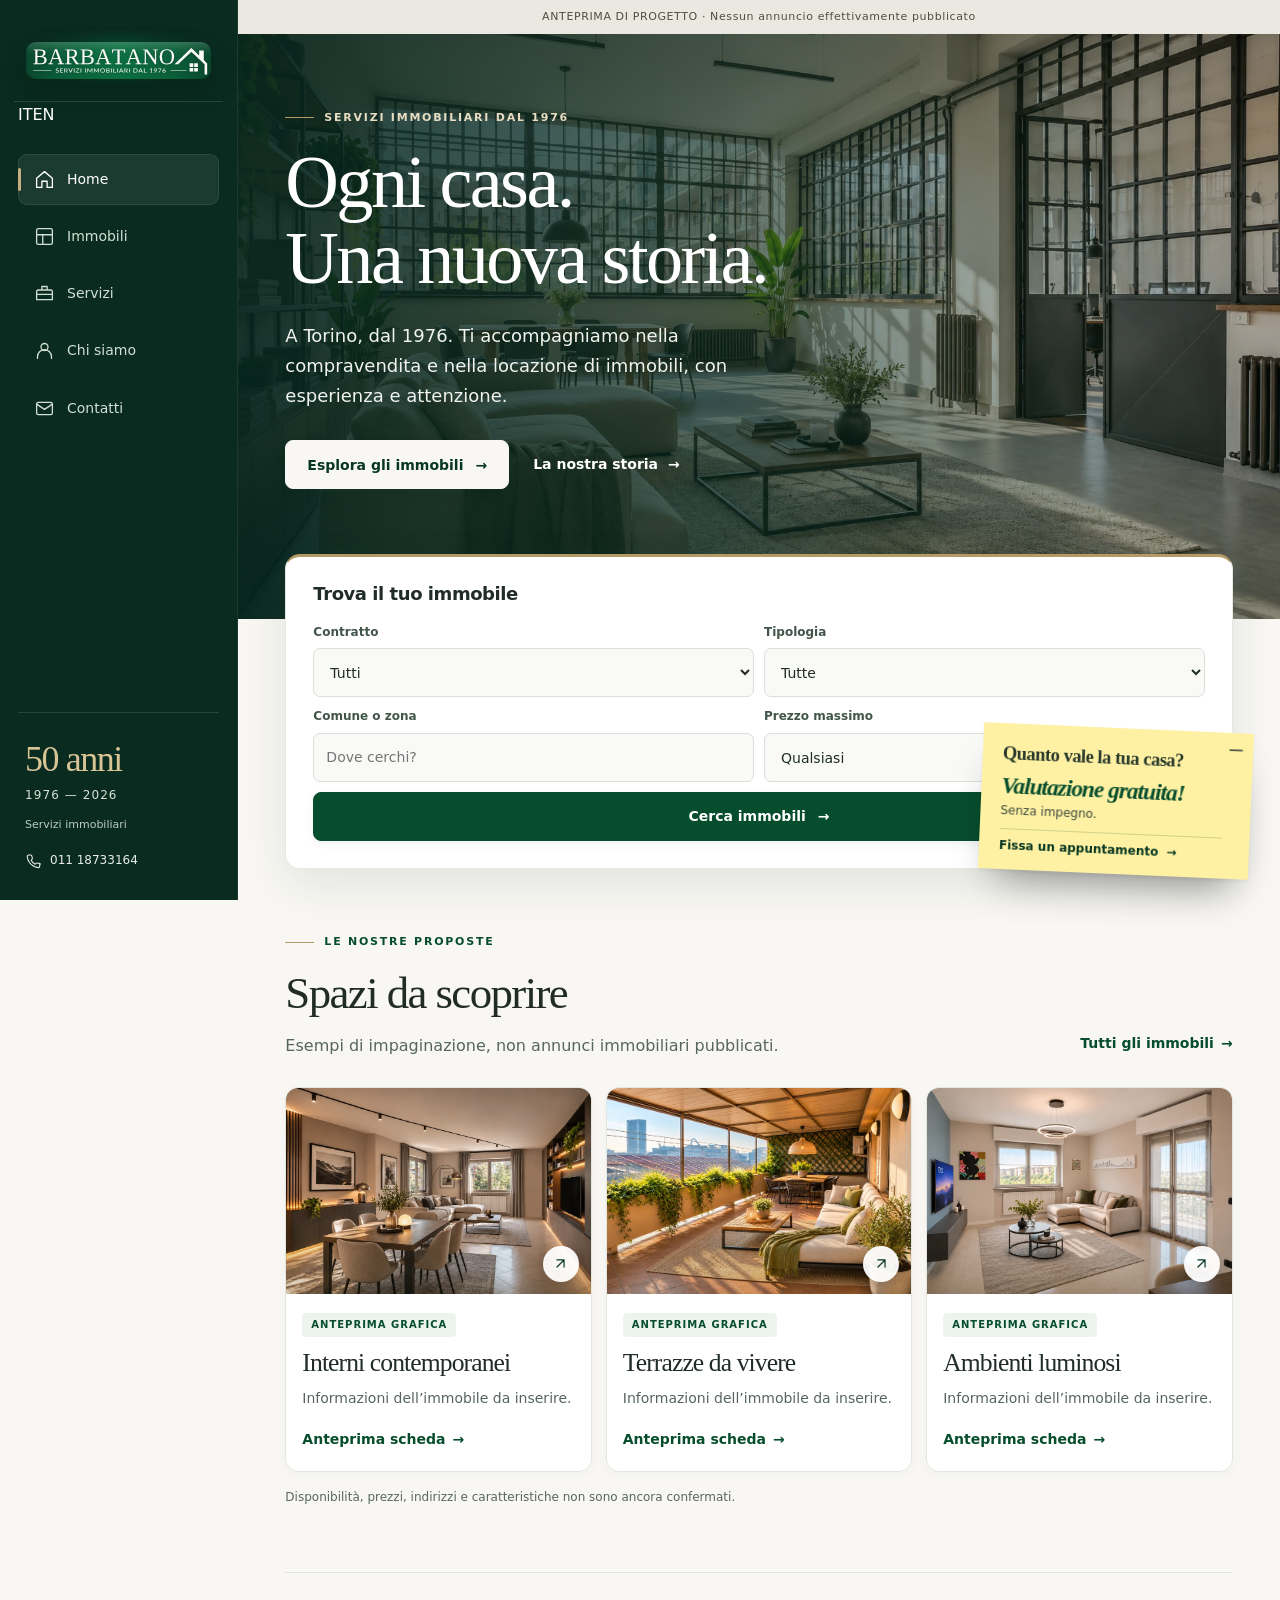
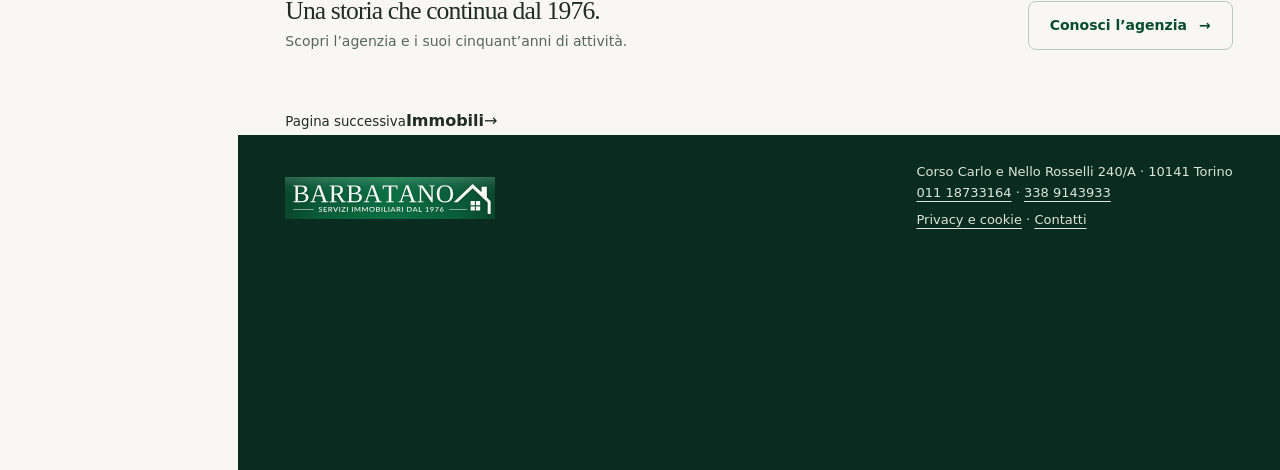
==== commit 6c5386e4: "Add files via upload" ====
--- a/index.html
+++ b/index.html
@@ -1,3 +1,3 @@
 <!DOCTYPE html>
 
-<html lang="it"><head><meta charset="utf-8"/><meta content="width=device-width, initial-scale=1" name="viewport"/><meta content="noindex,nofollow" name="robots"/><title>Agenzia immobiliare a Torino dal 1976 | BARBATANO</title><meta content="Barbatano: compravendita, locazione e valutazione di immobili a Torino, in Corso Rosselli." name="description"/><meta content="Agenzia immobiliare a Torino dal 1976 | BARBATANO" property="og:title"/><meta content="Barbatano: compravendita, locazione e valutazione di immobili a Torino, in Corso Rosselli." property="og:description"/><meta content="website" property="og:type"/><meta content="#064d2d" name="theme-color"/><link href="assets/favicon.svg" rel="icon" type="image/svg+xml"/><link href="assets/style.css?v=8" rel="stylesheet"/><script type="application/ld+json">{"@context": "https://schema.org", "@type": "RealEstateAgent", "name": "Barbatano Servizi Immobiliari", "telephone": "+3901118733164", "address": {"@type": "PostalAddress", "streetAddress": "Corso Carlo e Nello Rosselli 240/A", "postalCode": "10141", "addressLocality": "Torino", "addressCountry": "IT"}, "sameAs": ["https://www.immobiliare.it/agenzie-immobiliari/141466/barbatano-torino/"]}</script></head><body data-route="home"><a class="route-skip" href="#contenuto">Vai al contenuto</a><div class="notice">ANTEPRIMA DI PROGETTO · Nessun annuncio effettivamente pubblicato</div><header class="top"><div class="wrap"><a aria-label="Barbatano, home" class="brand" href="index.html"><img alt="BARBATANO – Servizi immobiliari dal 1976" class="logo" src="assets/logo.svg"/><span aria-hidden="true" class="brand-tagline">Servizi immobiliari dal 1976</span></a><nav aria-label="Navigazione principale" class="nav" id="nav"><a aria-current="page" href="index.html"><svg aria-hidden="true" fill="none" stroke="currentColor" stroke-linecap="round" stroke-linejoin="round" viewBox="0 0 24 24"><path d="M3 10.5 12 3l9 7.5V21h-6v-7H9v7H3z"></path></svg>Home</a><a href="immobili.html"><svg aria-hidden="true" fill="none" stroke="currentColor" stroke-linecap="round" stroke-linejoin="round" viewBox="0 0 24 24"><rect height="18" rx="2" width="18" x="3" y="3"></rect><path d="M3 10h18M10 10v11"></path></svg>Immobili</a><a href="servizi.html"><svg aria-hidden="true" fill="none" stroke="currentColor" stroke-linecap="round" stroke-linejoin="round" viewBox="0 0 24 24"><path d="M5 8h14a2 2 0 0 1 2 2v9H3v-9a2 2 0 0 1 2-2zM9 8V4h6v4M3 13h18"></path></svg>Servizi</a><a href="chi-siamo.html"><svg aria-hidden="true" fill="none" stroke="currentColor" stroke-linecap="round" stroke-linejoin="round" viewBox="0 0 24 24"><circle cx="12" cy="8" r="4"></circle><path d="M4 21v-2a8 8 0 0 1 16 0v2"></path></svg>Chi siamo</a><a class="contact" href="contatti.html"><svg aria-hidden="true" fill="none" stroke="currentColor" stroke-linecap="round" stroke-linejoin="round" viewBox="0 0 24 24"><rect height="14" rx="2" width="18" x="3" y="5"></rect><path d="m3 7 9 6 9-6"></path></svg>Contatti</a></nav><div class="sidebar-note"><strong>50 anni</strong>1976 — 2026<span>Servizi immobiliari</span><a class="sidebar-call" href="tel:+3901118733164"><svg aria-hidden="true" fill="none" height="16" stroke="currentColor" stroke-linecap="round" stroke-linejoin="round" stroke-width="1.6" viewbox="0 0 24 24" width="16"><path d="M22 16.9v3a2 2 0 0 1-2.2 2 18 18 0 0 1-8-2.8 18 18 0 0 1-5.6-5.6 18 18 0 0 1-2.8-8A2 2 0 0 1 5.4 3h3a2 2 0 0 1 2 1.7l.6 3a2 2 0 0 1-.6 2l-1.2 1.2a14 14 0 0 0 5.9 5.9l1.2-1.2a2 2 0 0 1 2-.6l3 .6a2 2 0 0 1 1.7 1.3z"></path></svg>011 18733164</a></div></div></header><main id="contenuto" tabindex="-1"><section class="hero" data-view="home" id="home"><div class="wrap"><div class="eyebrow">Servizi immobiliari dal 1976</div><h1>Ogni casa.<br/>Una nuova storia.</h1><p>A Torino, dal 1976. Ti accompagniamo nella compravendita e nella locazione di immobili, con esperienza e attenzione.</p><div class="hero-actions"><a class="btn light" href="immobili.html">Esplora gli immobili <span aria-hidden="true" class="arrow">→</span></a><a class="hero-secondary" href="chi-siamo.html">La nostra storia <span aria-hidden="true" class="arrow">→</span></a></div></div></section><section aria-label="Ricerca immobili" class="search wrap" data-view="home immobili"><form class="searchbox" id="search"><h2>Trova il tuo immobile</h2><div class="fields"><div class="field"><label for="contract">Contratto</label><select id="contract"><option value="">Tutti</option><option>Vendita</option><option>Affitto</option></select></div><div class="field"><label for="kind">Tipologia</label><select id="kind"><option>Tutte</option><option>Appartamento</option><option>Villa</option><option>Ufficio</option><option>Altro</option></select></div><div class="field"><label for="area">Comune o zona</label><input id="area" placeholder="Dove cerchi?"/></div><div class="field"><label for="budget">Prezzo massimo</label><select id="budget"><option>Qualsiasi</option><option>€ 150.000</option><option>€ 250.000</option><option>€ 500.000</option><option>€ 1.000.000</option></select></div><button class="btn" type="submit">Cerca immobili <span aria-hidden="true" class="arrow">→</span></button></div><p class="result" id="result" role="status"></p></form></section><section class="section wrap" data-view="home immobili" id="immobili"><div class="head"><div><div class="eyebrow">Le nostre proposte</div><h2>Spazi da scoprire</h2><p>Esempi di impaginazione, non annunci immobiliari pubblicati.</p></div><a class="link" href="immobili.html">Tutti gli immobili <span aria-hidden="true" class="arrow">→</span></a></div><div class="grid"><article class="listing"><button aria-label="Apri anteprima: Interni contemporanei" class="listing-media" type="button"><img alt="Soggiorno con zona pranzo" height="633" loading="lazy" src="assets/foto-258e2d9f59bb79.webp" width="950"/><span aria-hidden="true" class="media-action"><svg aria-hidden="true" fill="none" stroke="currentColor" stroke-linecap="round" stroke-linejoin="round" viewbox="0 0 24 24"><path d="M7 17 17 7M7 7h10v10"></path></svg></span></button><div class="body"><span class="tag">Anteprima grafica</span><h3>Interni contemporanei</h3><p>Informazioni dell’immobile da inserire.</p><button class="link" type="button">Anteprima scheda <span aria-hidden="true" class="arrow">→</span></button></div></article><article class="listing"><button aria-label="Apri anteprima: Terrazze da vivere" class="listing-media" type="button"><img alt="Ampia terrazza arredata" height="535" loading="lazy" src="assets/foto-f977c2329489b5.webp" width="950"/><span aria-hidden="true" class="media-action"><svg aria-hidden="true" fill="none" stroke="currentColor" stroke-linecap="round" stroke-linejoin="round" viewbox="0 0 24 24"><path d="M7 17 17 7M7 7h10v10"></path></svg></span></button><div class="body"><span class="tag">Anteprima grafica</span><h3>Terrazze da vivere</h3><p>Informazioni dell’immobile da inserire.</p><button class="link" type="button">Anteprima scheda <span aria-hidden="true" class="arrow">→</span></button></div></article><article class="listing"><button aria-label="Apri anteprima: Ambienti luminosi" class="listing-media" type="button"><img alt="Soggiorno luminoso" height="633" loading="lazy" src="assets/foto-e07520b4231934.webp" width="950"/><span aria-hidden="true" class="media-action"><svg aria-hidden="true" fill="none" stroke="currentColor" stroke-linecap="round" stroke-linejoin="round" viewbox="0 0 24 24"><path d="M7 17 17 7M7 7h10v10"></path></svg></span></button><div class="body"><span class="tag">Anteprima grafica</span><h3>Ambienti luminosi</h3><p>Informazioni dell’immobile da inserire.</p><button class="link" type="button">Anteprima scheda <span aria-hidden="true" class="arrow">→</span></button></div></article></div><p class="subtle">Disponibilità, prezzi, indirizzi e caratteristiche non sono ancora confermati.</p></section><section class="wrap home-next" data-view="home"><div class="inner"><div><h3>Una storia che continua dal 1976.</h3><p>Scopri l’agenzia e i suoi cinquant’anni di attività.</p></div><a class="btn outline" href="chi-siamo.html">Conosci l’agenzia <span aria-hidden="true" class="arrow">→</span></a></div></section></main><footer class="foot"><div class="wrap"><img alt="Barbatano – Servizi immobiliari dal 1976" src="assets/logo.svg"/><div><p>Corso Carlo e Nello Rosselli 240/A · 10141 Torino<br/><a href="tel:+3901118733164">011 18733164</a> · <a href="tel:+393389143933">338 9143933</a></p><p><a href="privacy.html">Privacy e cookie</a> · <a href="contatti.html">Contatti</a></p></div></div></footer><aside aria-label="Valutazione immobiliare gratuita" class="valuation-note"><a class="valuation-note-link" href="contatti.html#valutazione"><span class="valuation-note-kicker">Stai pensando di vendere?</span><span class="valuation-note-title">Quanto vale la tua casa?</span><span class="valuation-note-reveal">Valutazione gratuita!</span><span class="valuation-note-copy">Senza impegno.</span><span class="valuation-note-action">Fissa un appuntamento <span aria-hidden="true" class="arrow">→</span></span></a><button aria-expanded="true" aria-label="Riduci il promemoria" class="valuation-note-toggle" hidden="" type="button">−</button></aside><dialog aria-labelledby="photoTitle" id="photoViewer"><div class="viewer-top"><p id="photoCount"></p><button aria-label="Chiudi galleria" class="close" type="button">×</button></div><img alt="" id="viewerImage"/><div class="viewer-bottom"><button aria-label="Foto precedente" class="viewer-arrow" id="prevPhoto" type="button">←</button><div><h3 id="photoTitle"></h3><p id="photoNote"></p></div><button aria-label="Foto successiva" class="viewer-arrow" id="nextPhoto" type="button">→</button></div></dialog><dialog aria-labelledby="detailTitle" id="detail"><img alt="" id="detailImage"/><div class="body"><button aria-label="Chiudi" class="close" type="button">×</button><span class="tag">Anteprima</span><h2 id="detailTitle"></h2><p>Questa è una dimostrazione della futura scheda immobile. Prezzo, metratura, descrizione, posizione e disponibilità saranno inseriti dall’agenzia.</p><a class="btn" href="contatti.html">Contatta l’agenzia <span aria-hidden="true" class="arrow">→</span></a></div></dialog><script defer="" src="assets/site.js?v=8"></script></body></html>+<html lang="it"><head><meta charset="utf-8"/><meta content="width=device-width, initial-scale=1" name="viewport"/><meta content="noindex,nofollow" name="robots"/><title>Agenzia immobiliare a Torino dal 1976 | BARBATANO</title><meta content="Barbatano: compravendita, locazione e valutazione di immobili a Torino, in Corso Rosselli." name="description"/><meta content="Agenzia immobiliare a Torino dal 1976 | BARBATANO" property="og:title"/><meta content="Barbatano: compravendita, locazione e valutazione di immobili a Torino, in Corso Rosselli." property="og:description"/><meta content="website" property="og:type"/><meta content="#064d2d" name="theme-color"/><link href="assets/favicon.svg" rel="icon" type="image/svg+xml"/><link href="assets/style.css?v=12" rel="stylesheet"/><script type="application/ld+json">{"@context": "https://schema.org", "@type": "RealEstateAgent", "name": "Barbatano Servizi Immobiliari", "telephone": "+3901118733164", "address": {"@type": "PostalAddress", "streetAddress": "Corso Carlo e Nello Rosselli 240/A", "postalCode": "10141", "addressLocality": "Torino", "addressCountry": "IT"}, "sameAs": ["https://www.immobiliare.it/agenzie-immobiliari/141466/barbatano-torino/"]}</script></head><body data-route="home"><a class="route-skip" href="#contenuto">Vai al contenuto</a><div class="notice">ANTEPRIMA DI PROGETTO · Nessun annuncio effettivamente pubblicato</div><header class="top"><div class="wrap"><a aria-label="Barbatano, home" class="brand" href="index.html"><img alt="BARBATANO – Servizi immobiliari dal 1976" class="logo" src="assets/logo.svg?v=9"/><span aria-hidden="true" class="brand-tagline">Servizi immobiliari dal 1976</span></a><div aria-label="Lingua" class="language-switch"><a aria-current="true" aria-label="Italiano" href="index.html" hreflang="it" lang="it">IT</a><a aria-label="English" href="en/index.html" hreflang="en" lang="en">EN</a></div><nav aria-label="Navigazione principale" class="nav" id="nav"><a aria-current="page" href="index.html"><svg aria-hidden="true" fill="none" stroke="currentColor" stroke-linecap="round" stroke-linejoin="round" viewbox="0 0 24 24"><path d="M3 10.5 12 3l9 7.5V21h-6v-7H9v7H3z"></path></svg>Home</a><a href="immobili.html"><svg aria-hidden="true" fill="none" stroke="currentColor" stroke-linecap="round" stroke-linejoin="round" viewbox="0 0 24 24"><rect height="18" rx="2" width="18" x="3" y="3"></rect><path d="M3 10h18M10 10v11"></path></svg>Immobili</a><a href="servizi.html"><svg aria-hidden="true" fill="none" stroke="currentColor" stroke-linecap="round" stroke-linejoin="round" viewbox="0 0 24 24"><path d="M5 8h14a2 2 0 0 1 2 2v9H3v-9a2 2 0 0 1 2-2zM9 8V4h6v4M3 13h18"></path></svg>Servizi</a><a href="chi-siamo.html"><svg aria-hidden="true" fill="none" stroke="currentColor" stroke-linecap="round" stroke-linejoin="round" viewbox="0 0 24 24"><circle cx="12" cy="8" r="4"></circle><path d="M4 21v-2a8 8 0 0 1 16 0v2"></path></svg>Chi siamo</a><a class="contact" href="contatti.html"><svg aria-hidden="true" fill="none" stroke="currentColor" stroke-linecap="round" stroke-linejoin="round" viewbox="0 0 24 24"><rect height="14" rx="2" width="18" x="3" y="5"></rect><path d="m3 7 9 6 9-6"></path></svg>Contatti</a></nav><div class="sidebar-note"><strong>50 anni</strong>1976 — 2026<span>Servizi immobiliari</span><a class="sidebar-call" href="tel:+3901118733164"><svg aria-hidden="true" fill="none" height="16" stroke="currentColor" stroke-linecap="round" stroke-linejoin="round" stroke-width="1.6" viewbox="0 0 24 24" width="16"><path d="M22 16.9v3a2 2 0 0 1-2.2 2 18 18 0 0 1-8-2.8 18 18 0 0 1-5.6-5.6 18 18 0 0 1-2.8-8A2 2 0 0 1 5.4 3h3a2 2 0 0 1 2 1.7l.6 3a2 2 0 0 1-.6 2l-1.2 1.2a14 14 0 0 0 5.9 5.9l1.2-1.2a2 2 0 0 1 2-.6l3 .6a2 2 0 0 1 1.7 1.3z"></path></svg>011 18733164</a></div></div></header><main id="contenuto" tabindex="-1"><section class="hero" data-view="home" id="home"><div class="wrap"><div class="eyebrow">Servizi immobiliari dal 1976</div><h1>Ogni casa.<br/>Una nuova storia.</h1><p>A Torino, dal 1976. Ti accompagniamo nella compravendita e nella locazione di immobili, con esperienza e attenzione.</p><div class="hero-actions"><a class="btn light" href="immobili.html">Esplora gli immobili <span aria-hidden="true" class="arrow">→</span></a><a class="hero-secondary" href="chi-siamo.html">La nostra storia <span aria-hidden="true" class="arrow">→</span></a></div></div></section><section aria-label="Ricerca immobili" class="search wrap" data-view="home immobili"><form class="searchbox" id="search"><h2>Trova il tuo immobile</h2><div class="fields"><div class="field"><label for="contract">Contratto</label><select id="contract"><option value="">Tutti</option><option>Vendita</option><option>Affitto</option></select></div><div class="field"><label for="kind">Tipologia</label><select id="kind"><option>Tutte</option><option>Appartamento</option><option>Villa</option><option>Ufficio</option><option>Altro</option></select></div><div class="field"><label for="area">Comune o zona</label><input id="area" placeholder="Dove cerchi?"/></div><div class="field"><label for="budget">Prezzo massimo</label><select id="budget"><option>Qualsiasi</option><option>€ 150.000</option><option>€ 250.000</option><option>€ 500.000</option><option>€ 1.000.000</option></select></div><button class="btn" type="submit">Cerca immobili <span aria-hidden="true" class="arrow">→</span></button></div><p class="result" id="result" role="status"></p></form></section><section class="section wrap" data-view="home immobili" id="immobili"><div class="head"><div><div class="eyebrow">Le nostre proposte</div><h2>Spazi da scoprire</h2><p>Esempi di impaginazione, non annunci immobiliari pubblicati.</p></div><a class="link" href="immobili.html">Tutti gli immobili <span aria-hidden="true" class="arrow">→</span></a></div><div class="grid"><article class="listing"><button aria-label="Apri anteprima: Interni contemporanei" class="listing-media" type="button"><img alt="Soggiorno con zona pranzo" height="633" loading="lazy" src="assets/foto-258e2d9f59bb79.webp" width="950"/><span aria-hidden="true" class="media-action"><svg aria-hidden="true" fill="none" stroke="currentColor" stroke-linecap="round" stroke-linejoin="round" viewbox="0 0 24 24"><path d="M7 17 17 7M7 7h10v10"></path></svg></span></button><div class="body"><span class="tag">Anteprima grafica</span><h3>Interni contemporanei</h3><p>Informazioni dell’immobile da inserire.</p><button class="link" type="button">Anteprima scheda <span aria-hidden="true" class="arrow">→</span></button></div></article><article class="listing"><button aria-label="Apri anteprima: Terrazze da vivere" class="listing-media" type="button"><img alt="Ampia terrazza arredata" height="535" loading="lazy" src="assets/foto-f977c2329489b5.webp" width="950"/><span aria-hidden="true" class="media-action"><svg aria-hidden="true" fill="none" stroke="currentColor" stroke-linecap="round" stroke-linejoin="round" viewbox="0 0 24 24"><path d="M7 17 17 7M7 7h10v10"></path></svg></span></button><div class="body"><span class="tag">Anteprima grafica</span><h3>Terrazze da vivere</h3><p>Informazioni dell’immobile da inserire.</p><button class="link" type="button">Anteprima scheda <span aria-hidden="true" class="arrow">→</span></button></div></article><article class="listing"><button aria-label="Apri anteprima: Ambienti luminosi" class="listing-media" type="button"><img alt="Soggiorno luminoso" height="633" loading="lazy" src="assets/foto-e07520b4231934.webp" width="950"/><span aria-hidden="true" class="media-action"><svg aria-hidden="true" fill="none" stroke="currentColor" stroke-linecap="round" stroke-linejoin="round" viewbox="0 0 24 24"><path d="M7 17 17 7M7 7h10v10"></path></svg></span></button><div class="body"><span class="tag">Anteprima grafica</span><h3>Ambienti luminosi</h3><p>Informazioni dell’immobile da inserire.</p><button class="link" type="button">Anteprima scheda <span aria-hidden="true" class="arrow">→</span></button></div></article></div><p class="subtle">Disponibilità, prezzi, indirizzi e caratteristiche non sono ancora confermati.</p></section><section class="wrap home-next" data-view="home"><div class="inner"><div><h3>Una storia che continua dal 1976.</h3><p>Scopri l’agenzia e i suoi cinquant’anni di attività.</p></div><a class="btn outline" href="chi-siamo.html">Conosci l’agenzia <span aria-hidden="true" class="arrow">→</span></a></div></section><nav aria-label="Pagine adiacenti" class="page-steps wrap"><span aria-hidden="true"></span><a class="page-step page-step-next" href="immobili.html"><span><small>Pagina successiva</small><strong>Immobili</strong></span><span aria-hidden="true" class="step-arrow">→</span></a></nav></main><footer class="foot"><div class="wrap"><img alt="Barbatano – Servizi immobiliari dal 1976" src="assets/logo.svg?v=9"/><div><p>Corso Carlo e Nello Rosselli 240/A · 10141 Torino<br/><a href="tel:+3901118733164">011 18733164</a> · <a href="tel:+393389143933">338 9143933</a></p><p><a href="privacy.html">Privacy e cookie</a> · <a href="contatti.html">Contatti</a></p></div></div></footer><aside aria-label="Valutazione immobiliare gratuita" class="valuation-note"><a class="valuation-note-link" href="contatti.html#valutazione"><span class="valuation-note-title">Quanto vale la tua casa?</span><span class="valuation-note-reveal">Valutazione gratuita!</span><span class="valuation-note-copy">Senza impegno.</span><span class="valuation-note-action">Fissa un appuntamento <span aria-hidden="true" class="arrow">→</span></span></a><button aria-expanded="true" aria-label="Riduci il promemoria" class="valuation-note-toggle" hidden="" type="button">−</button></aside><dialog aria-labelledby="photoTitle" id="photoViewer"><div class="viewer-top"><p id="photoCount"></p><button aria-label="Chiudi galleria" class="close" type="button">×</button></div><img alt="" id="viewerImage"/><div class="viewer-bottom"><button aria-label="Foto precedente" class="viewer-arrow" id="prevPhoto" type="button">←</button><div><h3 id="photoTitle"></h3><p id="photoNote"></p></div><button aria-label="Foto successiva" class="viewer-arrow" id="nextPhoto" type="button">→</button></div></dialog><dialog aria-labelledby="detailTitle" id="detail"><img alt="" id="detailImage"/><div class="body"><button aria-label="Chiudi" class="close" type="button">×</button><span class="tag">Anteprima</span><h2 id="detailTitle"></h2><p>Questa è una dimostrazione della futura scheda immobile. Prezzo, metratura, descrizione, posizione e disponibilità saranno inseriti dall’agenzia.</p><a class="btn" href="contatti.html">Contatta l’agenzia <span aria-hidden="true" class="arrow">→</span></a></div></dialog><script defer="" src="assets/site.js?v=12"></script></body></html>
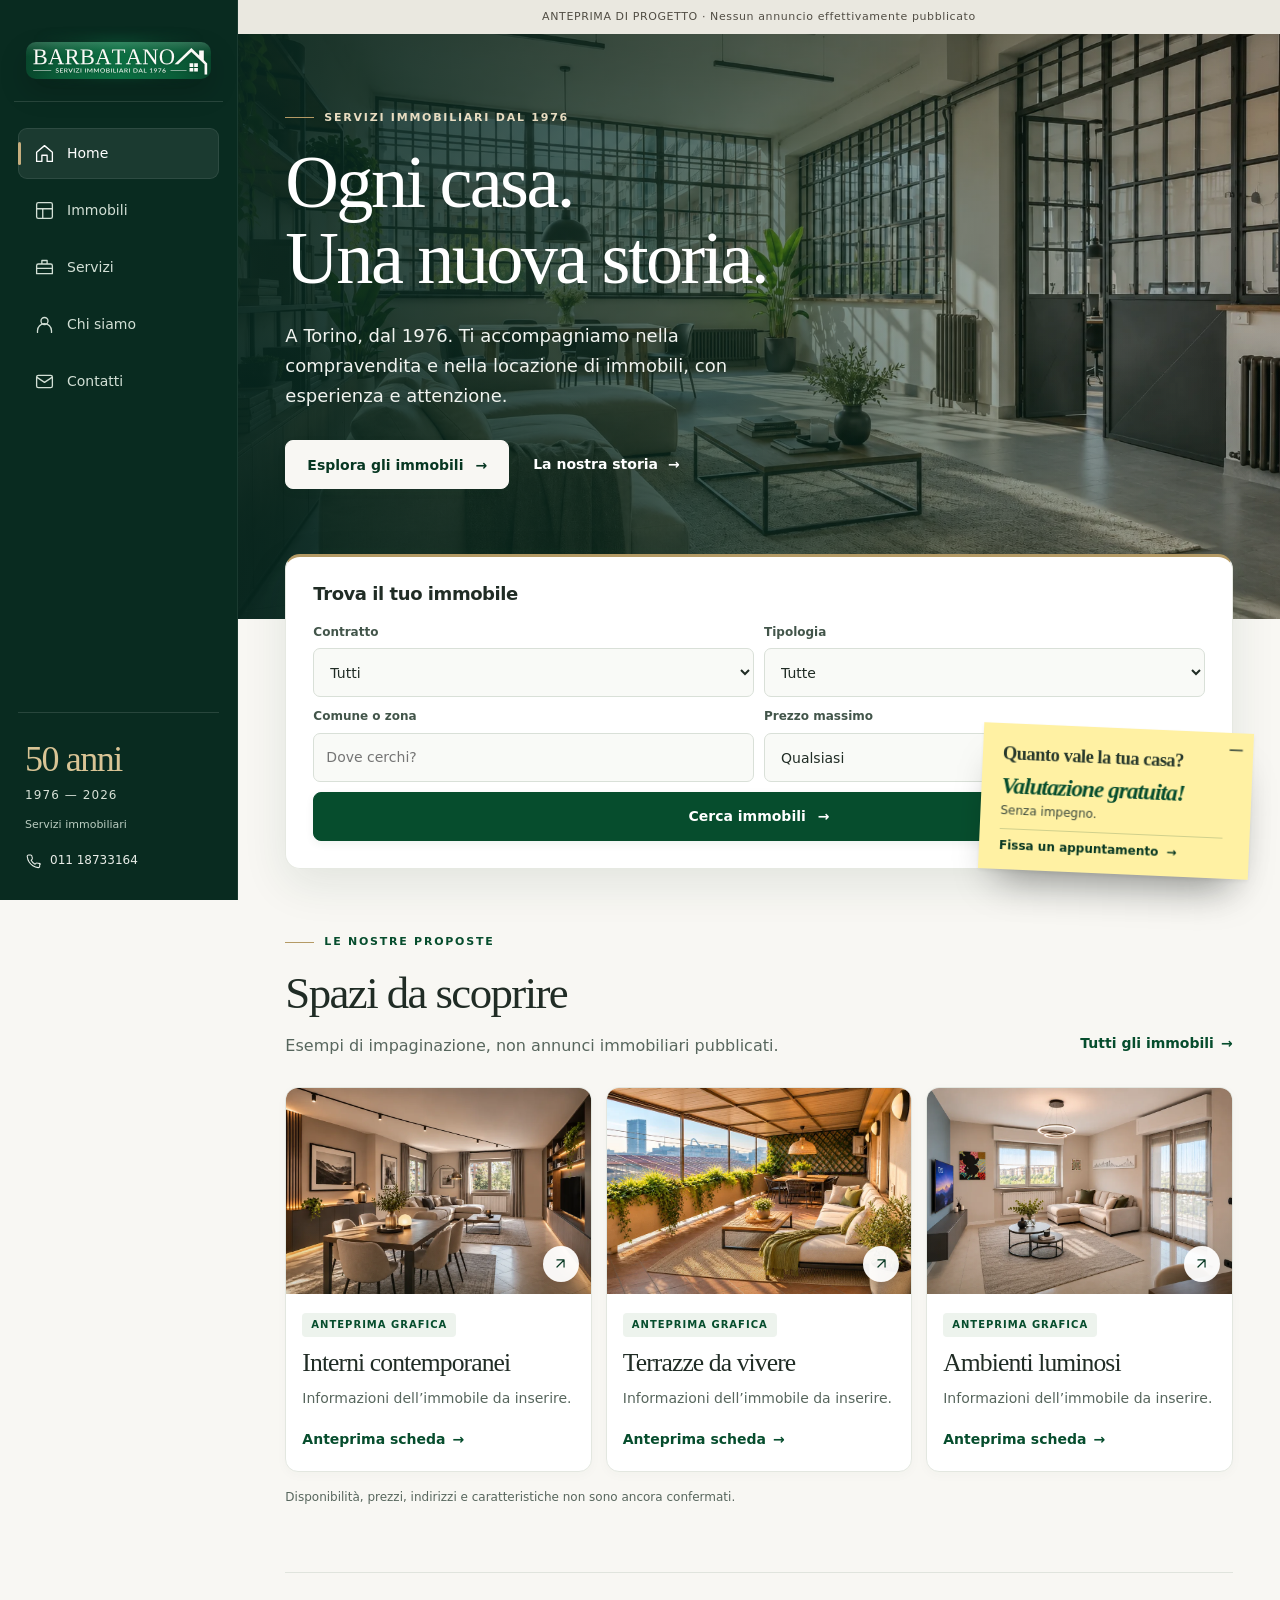
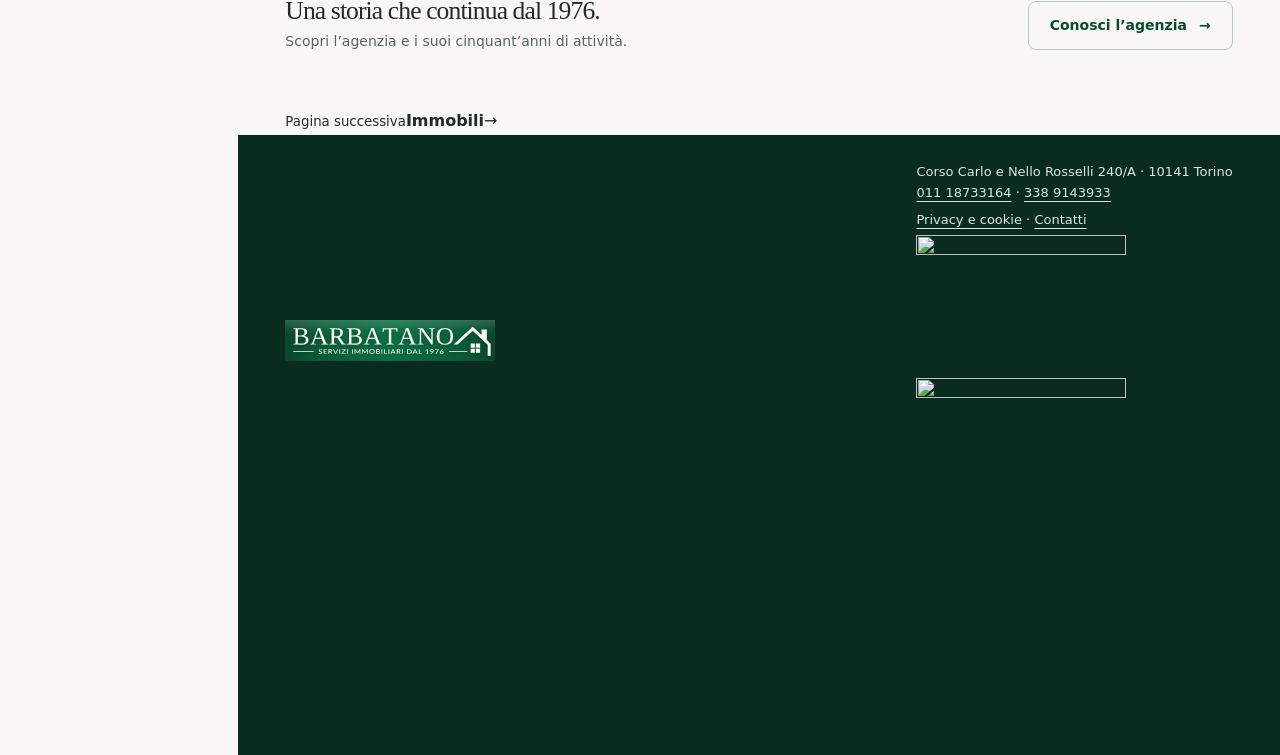
==== commit 13a171a7: "Add files via upload" ====
--- a/index.html
+++ b/index.html
@@ -1,3 +1,3 @@
 <!DOCTYPE html>
 
-<html lang="it"><head><meta charset="utf-8"/><meta content="width=device-width, initial-scale=1" name="viewport"/><meta content="noindex,nofollow" name="robots"/><title>Agenzia immobiliare a Torino dal 1976 | BARBATANO</title><meta content="Barbatano: compravendita, locazione e valutazione di immobili a Torino, in Corso Rosselli." name="description"/><meta content="Agenzia immobiliare a Torino dal 1976 | BARBATANO" property="og:title"/><meta content="Barbatano: compravendita, locazione e valutazione di immobili a Torino, in Corso Rosselli." property="og:description"/><meta content="website" property="og:type"/><meta content="#064d2d" name="theme-color"/><link href="assets/favicon.svg" rel="icon" type="image/svg+xml"/><link href="assets/style.css?v=12" rel="stylesheet"/><script type="application/ld+json">{"@context": "https://schema.org", "@type": "RealEstateAgent", "name": "Barbatano Servizi Immobiliari", "telephone": "+3901118733164", "address": {"@type": "PostalAddress", "streetAddress": "Corso Carlo e Nello Rosselli 240/A", "postalCode": "10141", "addressLocality": "Torino", "addressCountry": "IT"}, "sameAs": ["https://www.immobiliare.it/agenzie-immobiliari/141466/barbatano-torino/"]}</script></head><body data-route="home"><a class="route-skip" href="#contenuto">Vai al contenuto</a><div class="notice">ANTEPRIMA DI PROGETTO · Nessun annuncio effettivamente pubblicato</div><header class="top"><div class="wrap"><a aria-label="Barbatano, home" class="brand" href="index.html"><img alt="BARBATANO – Servizi immobiliari dal 1976" class="logo" src="assets/logo.svg?v=9"/><span aria-hidden="true" class="brand-tagline">Servizi immobiliari dal 1976</span></a><div aria-label="Lingua" class="language-switch"><a aria-current="true" aria-label="Italiano" href="index.html" hreflang="it" lang="it">IT</a><a aria-label="English" href="en/index.html" hreflang="en" lang="en">EN</a></div><nav aria-label="Navigazione principale" class="nav" id="nav"><a aria-current="page" href="index.html"><svg aria-hidden="true" fill="none" stroke="currentColor" stroke-linecap="round" stroke-linejoin="round" viewbox="0 0 24 24"><path d="M3 10.5 12 3l9 7.5V21h-6v-7H9v7H3z"></path></svg>Home</a><a href="immobili.html"><svg aria-hidden="true" fill="none" stroke="currentColor" stroke-linecap="round" stroke-linejoin="round" viewbox="0 0 24 24"><rect height="18" rx="2" width="18" x="3" y="3"></rect><path d="M3 10h18M10 10v11"></path></svg>Immobili</a><a href="servizi.html"><svg aria-hidden="true" fill="none" stroke="currentColor" stroke-linecap="round" stroke-linejoin="round" viewbox="0 0 24 24"><path d="M5 8h14a2 2 0 0 1 2 2v9H3v-9a2 2 0 0 1 2-2zM9 8V4h6v4M3 13h18"></path></svg>Servizi</a><a href="chi-siamo.html"><svg aria-hidden="true" fill="none" stroke="currentColor" stroke-linecap="round" stroke-linejoin="round" viewbox="0 0 24 24"><circle cx="12" cy="8" r="4"></circle><path d="M4 21v-2a8 8 0 0 1 16 0v2"></path></svg>Chi siamo</a><a class="contact" href="contatti.html"><svg aria-hidden="true" fill="none" stroke="currentColor" stroke-linecap="round" stroke-linejoin="round" viewbox="0 0 24 24"><rect height="14" rx="2" width="18" x="3" y="5"></rect><path d="m3 7 9 6 9-6"></path></svg>Contatti</a></nav><div class="sidebar-note"><strong>50 anni</strong>1976 — 2026<span>Servizi immobiliari</span><a class="sidebar-call" href="tel:+3901118733164"><svg aria-hidden="true" fill="none" height="16" stroke="currentColor" stroke-linecap="round" stroke-linejoin="round" stroke-width="1.6" viewbox="0 0 24 24" width="16"><path d="M22 16.9v3a2 2 0 0 1-2.2 2 18 18 0 0 1-8-2.8 18 18 0 0 1-5.6-5.6 18 18 0 0 1-2.8-8A2 2 0 0 1 5.4 3h3a2 2 0 0 1 2 1.7l.6 3a2 2 0 0 1-.6 2l-1.2 1.2a14 14 0 0 0 5.9 5.9l1.2-1.2a2 2 0 0 1 2-.6l3 .6a2 2 0 0 1 1.7 1.3z"></path></svg>011 18733164</a></div></div></header><main id="contenuto" tabindex="-1"><section class="hero" data-view="home" id="home"><div class="wrap"><div class="eyebrow">Servizi immobiliari dal 1976</div><h1>Ogni casa.<br/>Una nuova storia.</h1><p>A Torino, dal 1976. Ti accompagniamo nella compravendita e nella locazione di immobili, con esperienza e attenzione.</p><div class="hero-actions"><a class="btn light" href="immobili.html">Esplora gli immobili <span aria-hidden="true" class="arrow">→</span></a><a class="hero-secondary" href="chi-siamo.html">La nostra storia <span aria-hidden="true" class="arrow">→</span></a></div></div></section><section aria-label="Ricerca immobili" class="search wrap" data-view="home immobili"><form class="searchbox" id="search"><h2>Trova il tuo immobile</h2><div class="fields"><div class="field"><label for="contract">Contratto</label><select id="contract"><option value="">Tutti</option><option>Vendita</option><option>Affitto</option></select></div><div class="field"><label for="kind">Tipologia</label><select id="kind"><option>Tutte</option><option>Appartamento</option><option>Villa</option><option>Ufficio</option><option>Altro</option></select></div><div class="field"><label for="area">Comune o zona</label><input id="area" placeholder="Dove cerchi?"/></div><div class="field"><label for="budget">Prezzo massimo</label><select id="budget"><option>Qualsiasi</option><option>€ 150.000</option><option>€ 250.000</option><option>€ 500.000</option><option>€ 1.000.000</option></select></div><button class="btn" type="submit">Cerca immobili <span aria-hidden="true" class="arrow">→</span></button></div><p class="result" id="result" role="status"></p></form></section><section class="section wrap" data-view="home immobili" id="immobili"><div class="head"><div><div class="eyebrow">Le nostre proposte</div><h2>Spazi da scoprire</h2><p>Esempi di impaginazione, non annunci immobiliari pubblicati.</p></div><a class="link" href="immobili.html">Tutti gli immobili <span aria-hidden="true" class="arrow">→</span></a></div><div class="grid"><article class="listing"><button aria-label="Apri anteprima: Interni contemporanei" class="listing-media" type="button"><img alt="Soggiorno con zona pranzo" height="633" loading="lazy" src="assets/foto-258e2d9f59bb79.webp" width="950"/><span aria-hidden="true" class="media-action"><svg aria-hidden="true" fill="none" stroke="currentColor" stroke-linecap="round" stroke-linejoin="round" viewbox="0 0 24 24"><path d="M7 17 17 7M7 7h10v10"></path></svg></span></button><div class="body"><span class="tag">Anteprima grafica</span><h3>Interni contemporanei</h3><p>Informazioni dell’immobile da inserire.</p><button class="link" type="button">Anteprima scheda <span aria-hidden="true" class="arrow">→</span></button></div></article><article class="listing"><button aria-label="Apri anteprima: Terrazze da vivere" class="listing-media" type="button"><img alt="Ampia terrazza arredata" height="535" loading="lazy" src="assets/foto-f977c2329489b5.webp" width="950"/><span aria-hidden="true" class="media-action"><svg aria-hidden="true" fill="none" stroke="currentColor" stroke-linecap="round" stroke-linejoin="round" viewbox="0 0 24 24"><path d="M7 17 17 7M7 7h10v10"></path></svg></span></button><div class="body"><span class="tag">Anteprima grafica</span><h3>Terrazze da vivere</h3><p>Informazioni dell’immobile da inserire.</p><button class="link" type="button">Anteprima scheda <span aria-hidden="true" class="arrow">→</span></button></div></article><article class="listing"><button aria-label="Apri anteprima: Ambienti luminosi" class="listing-media" type="button"><img alt="Soggiorno luminoso" height="633" loading="lazy" src="assets/foto-e07520b4231934.webp" width="950"/><span aria-hidden="true" class="media-action"><svg aria-hidden="true" fill="none" stroke="currentColor" stroke-linecap="round" stroke-linejoin="round" viewbox="0 0 24 24"><path d="M7 17 17 7M7 7h10v10"></path></svg></span></button><div class="body"><span class="tag">Anteprima grafica</span><h3>Ambienti luminosi</h3><p>Informazioni dell’immobile da inserire.</p><button class="link" type="button">Anteprima scheda <span aria-hidden="true" class="arrow">→</span></button></div></article></div><p class="subtle">Disponibilità, prezzi, indirizzi e caratteristiche non sono ancora confermati.</p></section><section class="wrap home-next" data-view="home"><div class="inner"><div><h3>Una storia che continua dal 1976.</h3><p>Scopri l’agenzia e i suoi cinquant’anni di attività.</p></div><a class="btn outline" href="chi-siamo.html">Conosci l’agenzia <span aria-hidden="true" class="arrow">→</span></a></div></section><nav aria-label="Pagine adiacenti" class="page-steps wrap"><span aria-hidden="true"></span><a class="page-step page-step-next" href="immobili.html"><span><small>Pagina successiva</small><strong>Immobili</strong></span><span aria-hidden="true" class="step-arrow">→</span></a></nav></main><footer class="foot"><div class="wrap"><img alt="Barbatano – Servizi immobiliari dal 1976" src="assets/logo.svg?v=9"/><div><p>Corso Carlo e Nello Rosselli 240/A · 10141 Torino<br/><a href="tel:+3901118733164">011 18733164</a> · <a href="tel:+393389143933">338 9143933</a></p><p><a href="privacy.html">Privacy e cookie</a> · <a href="contatti.html">Contatti</a></p></div></div></footer><aside aria-label="Valutazione immobiliare gratuita" class="valuation-note"><a class="valuation-note-link" href="contatti.html#valutazione"><span class="valuation-note-title">Quanto vale la tua casa?</span><span class="valuation-note-reveal">Valutazione gratuita!</span><span class="valuation-note-copy">Senza impegno.</span><span class="valuation-note-action">Fissa un appuntamento <span aria-hidden="true" class="arrow">→</span></span></a><button aria-expanded="true" aria-label="Riduci il promemoria" class="valuation-note-toggle" hidden="" type="button">−</button></aside><dialog aria-labelledby="photoTitle" id="photoViewer"><div class="viewer-top"><p id="photoCount"></p><button aria-label="Chiudi galleria" class="close" type="button">×</button></div><img alt="" id="viewerImage"/><div class="viewer-bottom"><button aria-label="Foto precedente" class="viewer-arrow" id="prevPhoto" type="button">←</button><div><h3 id="photoTitle"></h3><p id="photoNote"></p></div><button aria-label="Foto successiva" class="viewer-arrow" id="nextPhoto" type="button">→</button></div></dialog><dialog aria-labelledby="detailTitle" id="detail"><img alt="" id="detailImage"/><div class="body"><button aria-label="Chiudi" class="close" type="button">×</button><span class="tag">Anteprima</span><h2 id="detailTitle"></h2><p>Questa è una dimostrazione della futura scheda immobile. Prezzo, metratura, descrizione, posizione e disponibilità saranno inseriti dall’agenzia.</p><a class="btn" href="contatti.html">Contatta l’agenzia <span aria-hidden="true" class="arrow">→</span></a></div></dialog><script defer="" src="assets/site.js?v=12"></script></body></html>+<html lang="it"><head><meta charset="utf-8"/><meta content="width=device-width, initial-scale=1" name="viewport"/><meta content="noindex,nofollow" name="robots"/><title>Agenzia immobiliare a Torino dal 1976 | BARBATANO</title><meta content="Barbatano: compravendita, locazione e valutazione di immobili a Torino, in Corso Rosselli." name="description"/><meta content="Agenzia immobiliare a Torino dal 1976 | BARBATANO" property="og:title"/><meta content="Barbatano: compravendita, locazione e valutazione di immobili a Torino, in Corso Rosselli." property="og:description"/><meta content="website" property="og:type"/><meta content="#064d2d" name="theme-color"/><link href="assets/favicon.svg" rel="icon" type="image/svg+xml"/><link href="assets/style.css?v=16" rel="stylesheet"/><script type="application/ld+json">{"@context": "https://schema.org", "@type": "RealEstateAgent", "name": "Barbatano Servizi Immobiliari", "telephone": "+3901118733164", "address": {"@type": "PostalAddress", "streetAddress": "Corso Carlo e Nello Rosselli 240/A", "postalCode": "10141", "addressLocality": "Torino", "addressCountry": "IT"}, "sameAs": ["https://www.immobiliare.it/agenzie-immobiliari/141466/barbatano-torino/"]}</script></head><body data-route="home"><a class="route-skip" href="#contenuto">Vai al contenuto</a><div class="notice">ANTEPRIMA DI PROGETTO · Nessun annuncio effettivamente pubblicato</div><header class="top"><div class="wrap"><a aria-label="Barbatano, home" class="brand" href="index.html"><img alt="BARBATANO – Servizi immobiliari dal 1976" class="logo" src="assets/logo.svg?v=9"/><span aria-hidden="true" class="brand-tagline">Servizi immobiliari dal 1976</span></a><nav aria-label="Navigazione principale" class="nav" id="nav"><a aria-current="page" href="index.html"><svg aria-hidden="true" fill="none" stroke="currentColor" stroke-linecap="round" stroke-linejoin="round" viewbox="0 0 24 24"><path d="M3 10.5 12 3l9 7.5V21h-6v-7H9v7H3z"></path></svg>Home</a><a href="immobili.html"><svg aria-hidden="true" fill="none" stroke="currentColor" stroke-linecap="round" stroke-linejoin="round" viewbox="0 0 24 24"><rect height="18" rx="2" width="18" x="3" y="3"></rect><path d="M3 10h18M10 10v11"></path></svg>Immobili</a><a href="servizi.html"><svg aria-hidden="true" fill="none" stroke="currentColor" stroke-linecap="round" stroke-linejoin="round" viewbox="0 0 24 24"><path d="M5 8h14a2 2 0 0 1 2 2v9H3v-9a2 2 0 0 1 2-2zM9 8V4h6v4M3 13h18"></path></svg>Servizi</a><a href="chi-siamo.html"><svg aria-hidden="true" fill="none" stroke="currentColor" stroke-linecap="round" stroke-linejoin="round" viewbox="0 0 24 24"><circle cx="12" cy="8" r="4"></circle><path d="M4 21v-2a8 8 0 0 1 16 0v2"></path></svg>Chi siamo</a><a class="contact" href="contatti.html"><svg aria-hidden="true" fill="none" stroke="currentColor" stroke-linecap="round" stroke-linejoin="round" viewbox="0 0 24 24"><rect height="14" rx="2" width="18" x="3" y="5"></rect><path d="m3 7 9 6 9-6"></path></svg>Contatti</a></nav><div class="sidebar-note"><strong>50 anni</strong>1976 — 2026<span>Servizi immobiliari</span><a class="sidebar-call" href="tel:+3901118733164"><svg aria-hidden="true" fill="none" height="16" stroke="currentColor" stroke-linecap="round" stroke-linejoin="round" stroke-width="1.6" viewbox="0 0 24 24" width="16"><path d="M22 16.9v3a2 2 0 0 1-2.2 2 18 18 0 0 1-8-2.8 18 18 0 0 1-5.6-5.6 18 18 0 0 1-2.8-8A2 2 0 0 1 5.4 3h3a2 2 0 0 1 2 1.7l.6 3a2 2 0 0 1-.6 2l-1.2 1.2a14 14 0 0 0 5.9 5.9l1.2-1.2a2 2 0 0 1 2-.6l3 .6a2 2 0 0 1 1.7 1.3z"></path></svg>011 18733164</a></div></div></header><main id="contenuto" tabindex="-1"><section class="hero" data-view="home" id="home"><div class="wrap"><div class="eyebrow">Servizi immobiliari dal 1976</div><h1>Ogni casa.<br/>Una nuova storia.</h1><p>A Torino, dal 1976. Ti accompagniamo nella compravendita e nella locazione di immobili, con esperienza e attenzione.</p><div class="hero-actions"><a class="btn light" href="immobili.html">Esplora gli immobili <span aria-hidden="true" class="arrow">→</span></a><a class="hero-secondary" href="chi-siamo.html">La nostra storia <span aria-hidden="true" class="arrow">→</span></a></div></div></section><section aria-label="Ricerca immobili" class="search wrap" data-view="home immobili"><form class="searchbox" id="search"><h2>Trova il tuo immobile</h2><div class="fields"><div class="field"><label for="contract">Contratto</label><select id="contract"><option value="">Tutti</option><option>Vendita</option><option>Affitto</option></select></div><div class="field"><label for="kind">Tipologia</label><select id="kind"><option>Tutte</option><option>Appartamento</option><option>Villa</option><option>Ufficio</option><option>Altro</option></select></div><div class="field"><label for="area">Comune o zona</label><input id="area" placeholder="Dove cerchi?"/></div><div class="field"><label for="budget">Prezzo massimo</label><select id="budget"><option>Qualsiasi</option><option>€ 150.000</option><option>€ 250.000</option><option>€ 500.000</option><option>€ 1.000.000</option></select></div><button class="btn" type="submit">Cerca immobili <span aria-hidden="true" class="arrow">→</span></button></div><p class="result" id="result" role="status"></p></form></section><section class="section wrap" data-view="home immobili" id="immobili"><div class="head"><div><div class="eyebrow">Le nostre proposte</div><h2>Spazi da scoprire</h2><p>Esempi di impaginazione, non annunci immobiliari pubblicati.</p></div><a class="link" href="immobili.html">Tutti gli immobili <span aria-hidden="true" class="arrow">→</span></a></div><div class="grid"><article class="listing"><button aria-label="Apri anteprima: Interni contemporanei" class="listing-media" type="button"><img alt="Soggiorno con zona pranzo" height="633" loading="lazy" src="assets/foto-258e2d9f59bb79.webp" width="950"/><span aria-hidden="true" class="media-action"><svg aria-hidden="true" fill="none" stroke="currentColor" stroke-linecap="round" stroke-linejoin="round" viewbox="0 0 24 24"><path d="M7 17 17 7M7 7h10v10"></path></svg></span></button><div class="body"><span class="tag">Anteprima grafica</span><h3>Interni contemporanei</h3><p>Informazioni dell’immobile da inserire.</p><button class="link" type="button">Anteprima scheda <span aria-hidden="true" class="arrow">→</span></button></div></article><article class="listing"><button aria-label="Apri anteprima: Terrazze da vivere" class="listing-media" type="button"><img alt="Ampia terrazza arredata" height="535" loading="lazy" src="assets/foto-f977c2329489b5.webp" width="950"/><span aria-hidden="true" class="media-action"><svg aria-hidden="true" fill="none" stroke="currentColor" stroke-linecap="round" stroke-linejoin="round" viewbox="0 0 24 24"><path d="M7 17 17 7M7 7h10v10"></path></svg></span></button><div class="body"><span class="tag">Anteprima grafica</span><h3>Terrazze da vivere</h3><p>Informazioni dell’immobile da inserire.</p><button class="link" type="button">Anteprima scheda <span aria-hidden="true" class="arrow">→</span></button></div></article><article class="listing"><button aria-label="Apri anteprima: Ambienti luminosi" class="listing-media" type="button"><img alt="Soggiorno luminoso" height="633" loading="lazy" src="assets/foto-e07520b4231934.webp" width="950"/><span aria-hidden="true" class="media-action"><svg aria-hidden="true" fill="none" stroke="currentColor" stroke-linecap="round" stroke-linejoin="round" viewbox="0 0 24 24"><path d="M7 17 17 7M7 7h10v10"></path></svg></span></button><div class="body"><span class="tag">Anteprima grafica</span><h3>Ambienti luminosi</h3><p>Informazioni dell’immobile da inserire.</p><button class="link" type="button">Anteprima scheda <span aria-hidden="true" class="arrow">→</span></button></div></article></div><p class="subtle">Disponibilità, prezzi, indirizzi e caratteristiche non sono ancora confermati.</p></section><section class="wrap home-next" data-view="home"><div class="inner"><div><h3>Una storia che continua dal 1976.</h3><p>Scopri l’agenzia e i suoi cinquant’anni di attività.</p></div><a class="btn outline" href="chi-siamo.html">Conosci l’agenzia <span aria-hidden="true" class="arrow">→</span></a></div></section><nav aria-label="Pagine adiacenti" class="page-steps wrap"><span aria-hidden="true"></span><a class="page-step page-step-next" href="immobili.html"><span><small>Pagina successiva</small><strong>Immobili</strong></span><span aria-hidden="true" class="step-arrow">→</span></a></nav></main><footer class="foot"><div class="wrap"><img alt="Barbatano – Servizi immobiliari dal 1976" src="assets/logo.svg?v=9"/><div><p>Corso Carlo e Nello Rosselli 240/A · 10141 Torino<br/><a href="tel:+3901118733164">011 18733164</a> · <a href="tel:+393389143933">338 9143933</a></p><p><a href="privacy.html">Privacy e cookie</a> · <a href="contatti.html">Contatti</a></p><div aria-label="Lingua / Language" class="language-switch footer-language"><a href="index.html" hreflang="it" lang="it" aria-label="Italiano" aria-current="true"><img class="flag-icon" src="assets/flag-it.svg" alt="" width="28" height="19"/></a><a href="en/index.html" hreflang="en" lang="en" aria-label="English"><img class="flag-icon" src="assets/flag-en.svg" alt="" width="28" height="19"/></a></div></div></div></footer><aside aria-label="Valutazione immobiliare gratuita" class="valuation-note"><a class="valuation-note-link" href="contatti.html#valutazione"><span class="valuation-note-title">Quanto vale la tua casa?</span><span class="valuation-note-reveal">Valutazione gratuita!</span><span class="valuation-note-copy">Senza impegno.</span><span class="valuation-note-action">Fissa un appuntamento <span aria-hidden="true" class="arrow">→</span></span></a><button aria-expanded="true" aria-label="Riduci il promemoria" class="valuation-note-toggle" hidden="" type="button">−</button></aside><dialog aria-labelledby="photoTitle" id="photoViewer"><div class="viewer-top"><p id="photoCount"></p><button aria-label="Chiudi galleria" class="close" type="button">×</button></div><img alt="" id="viewerImage"/><div class="viewer-bottom"><button aria-label="Foto precedente" class="viewer-arrow" id="prevPhoto" type="button">←</button><div><h3 id="photoTitle"></h3><p id="photoNote"></p></div><button aria-label="Foto successiva" class="viewer-arrow" id="nextPhoto" type="button">→</button></div></dialog><dialog aria-labelledby="detailTitle" id="detail"><img alt="" id="detailImage"/><div class="body"><button aria-label="Chiudi" class="close" type="button">×</button><span class="tag">Anteprima</span><h2 id="detailTitle"></h2><p>Questa è una dimostrazione della futura scheda immobile. Prezzo, metratura, descrizione, posizione e disponibilità saranno inseriti dall’agenzia.</p><a class="btn" href="contatti.html">Contatta l’agenzia <span aria-hidden="true" class="arrow">→</span></a></div></dialog><script defer="" src="assets/site.js?v=12"></script><script defer src="assets/catalog.js?v=13"></script></body></html>
